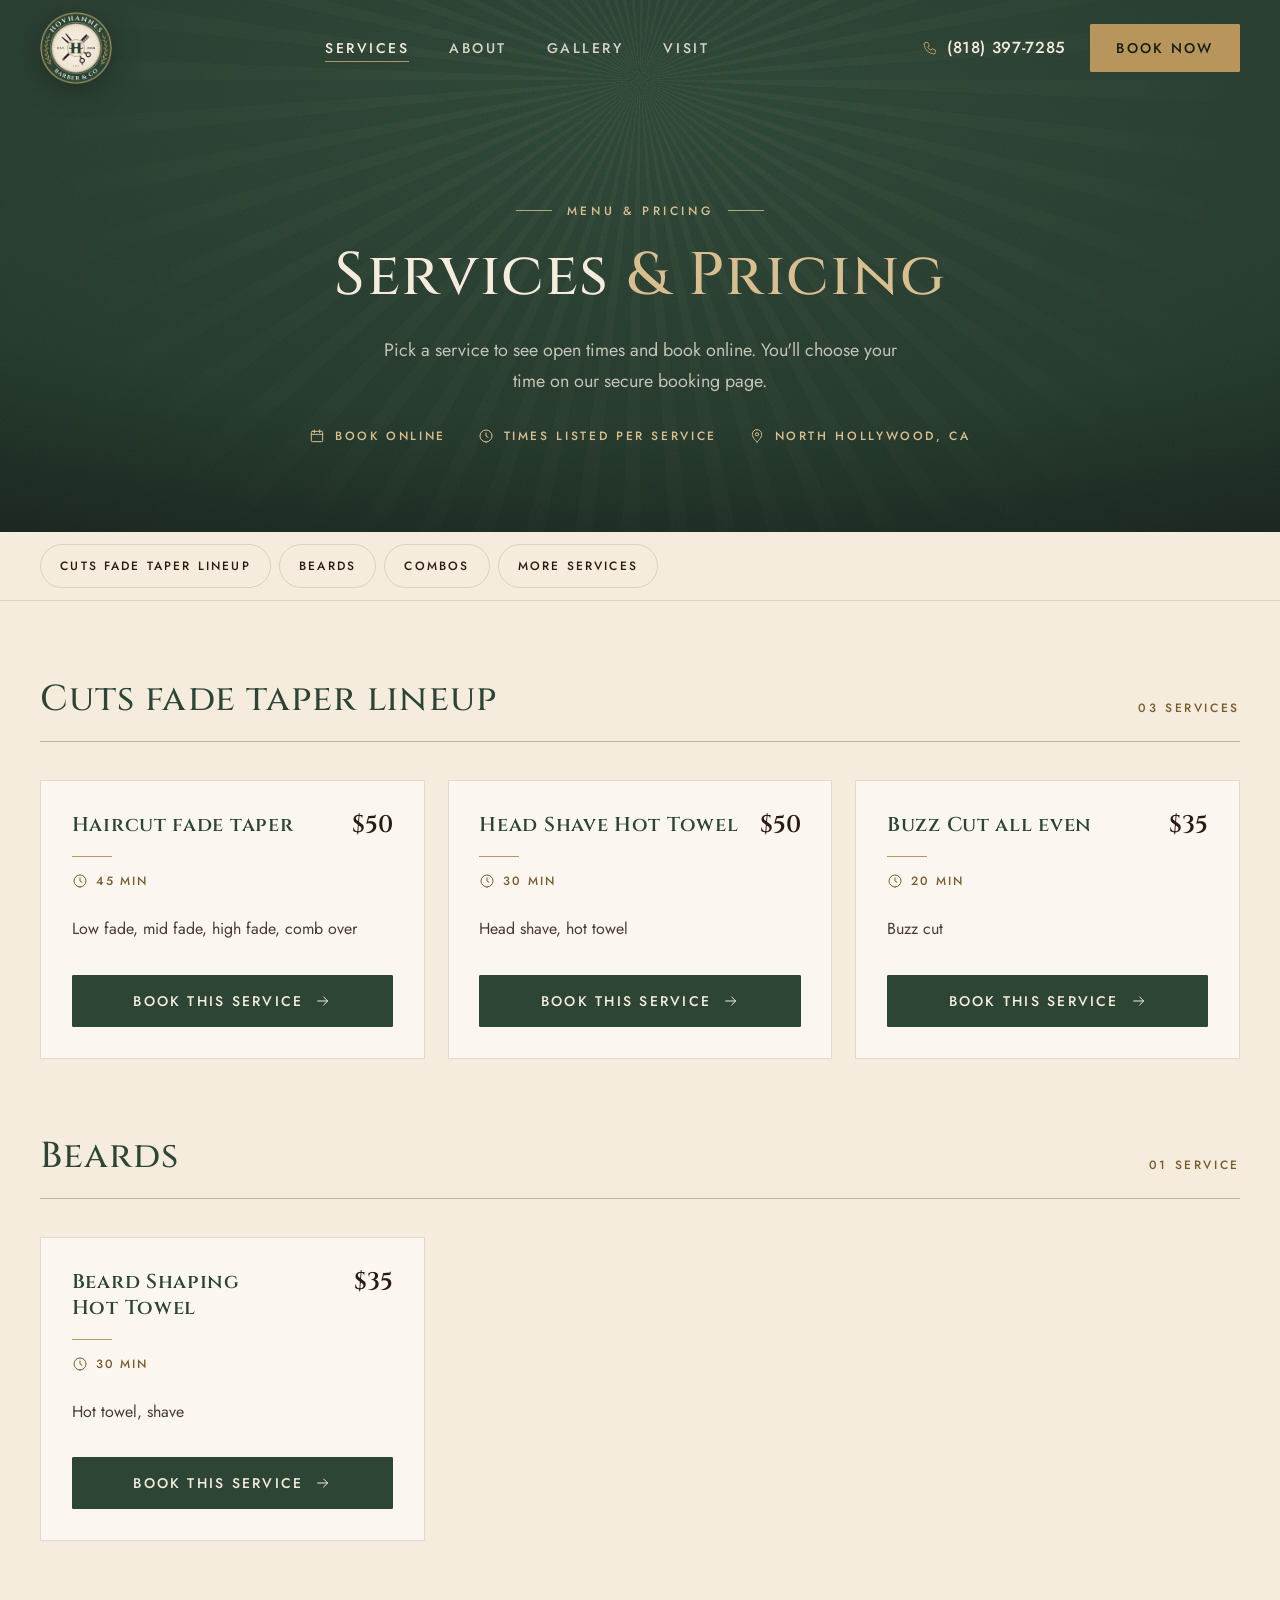
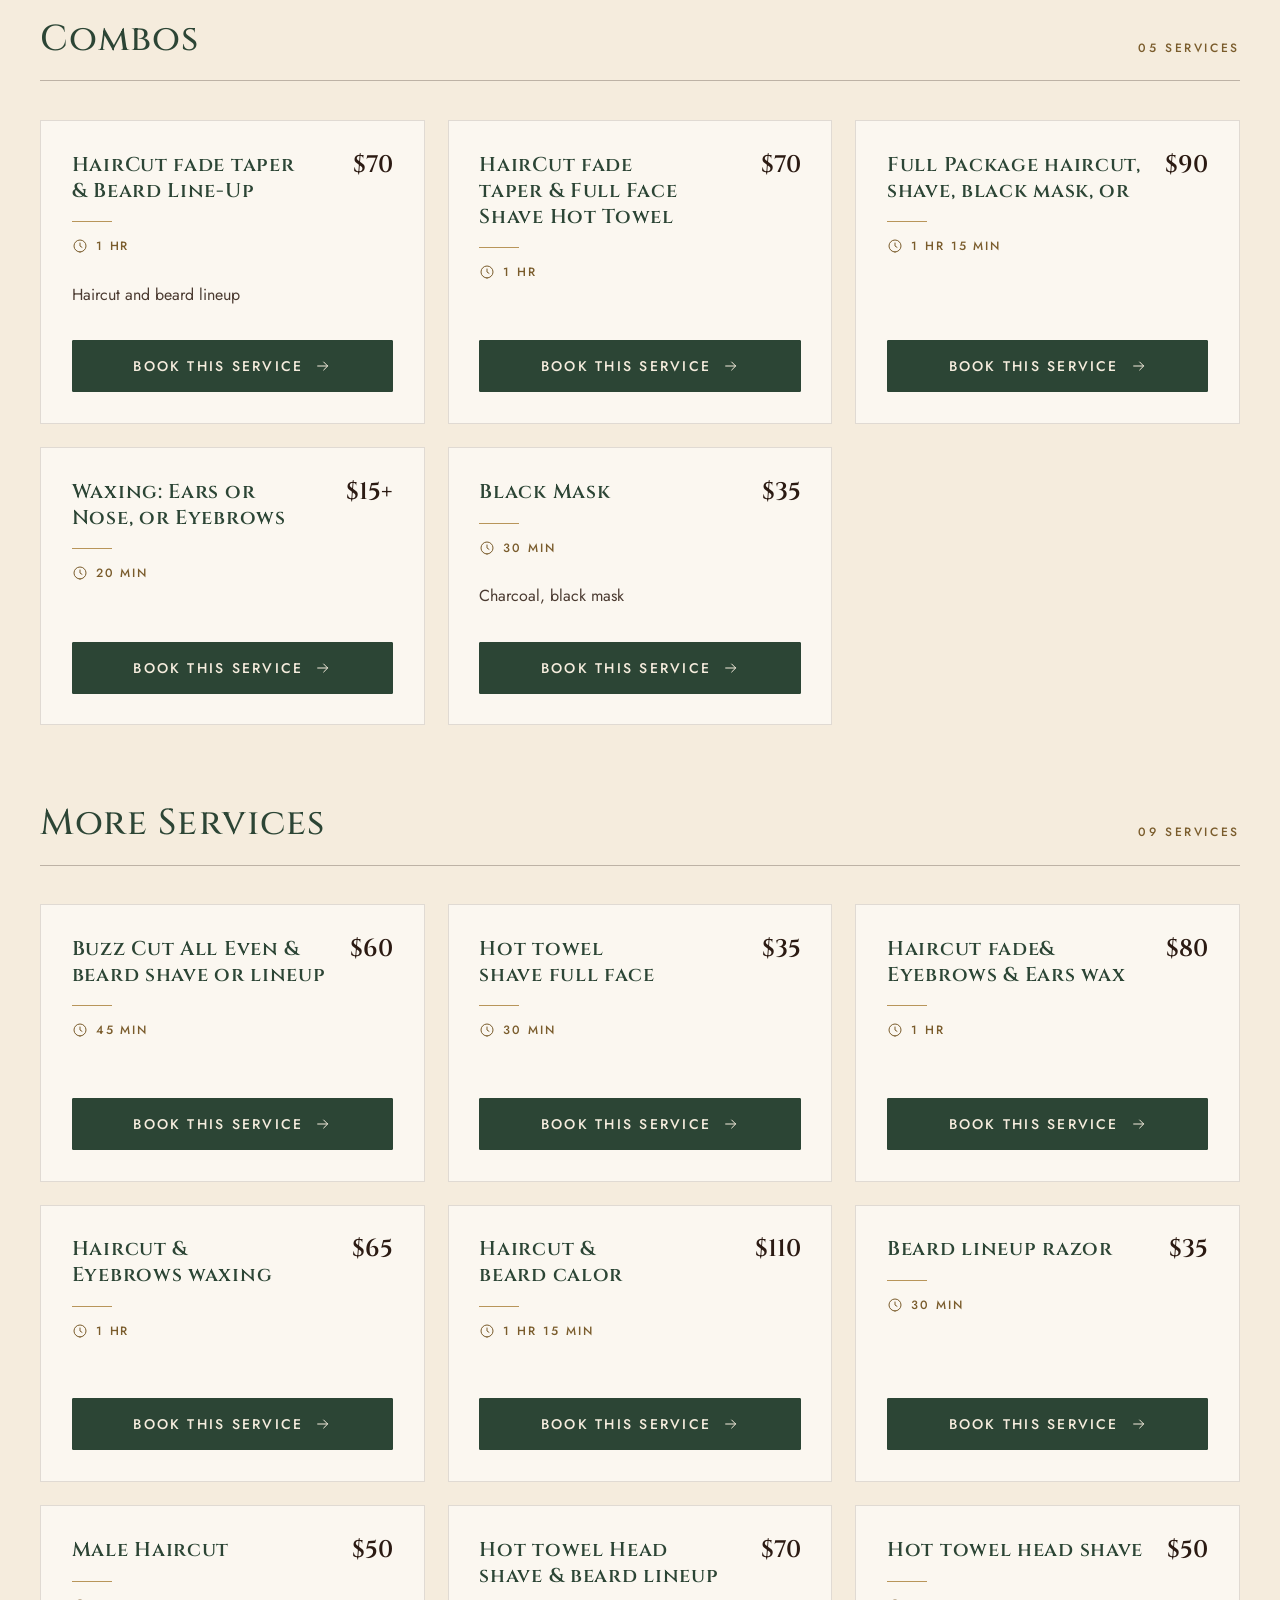
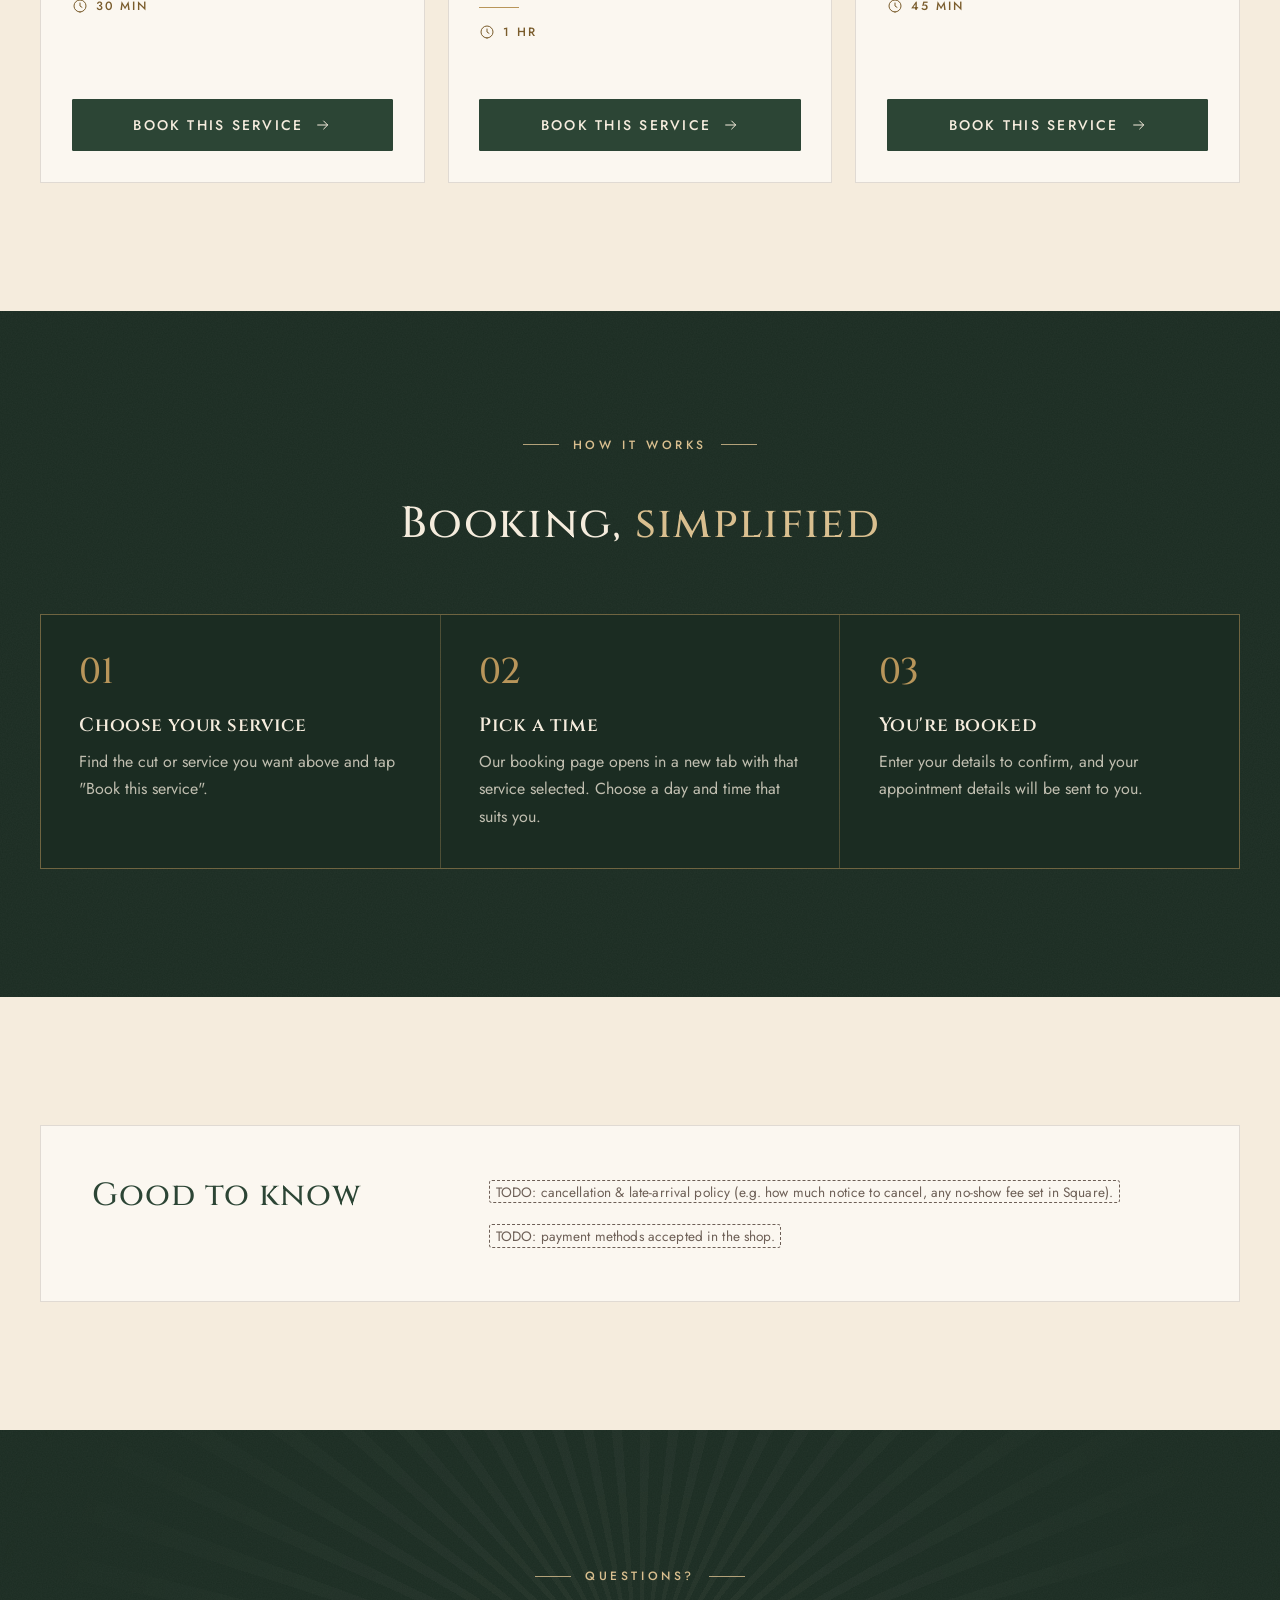
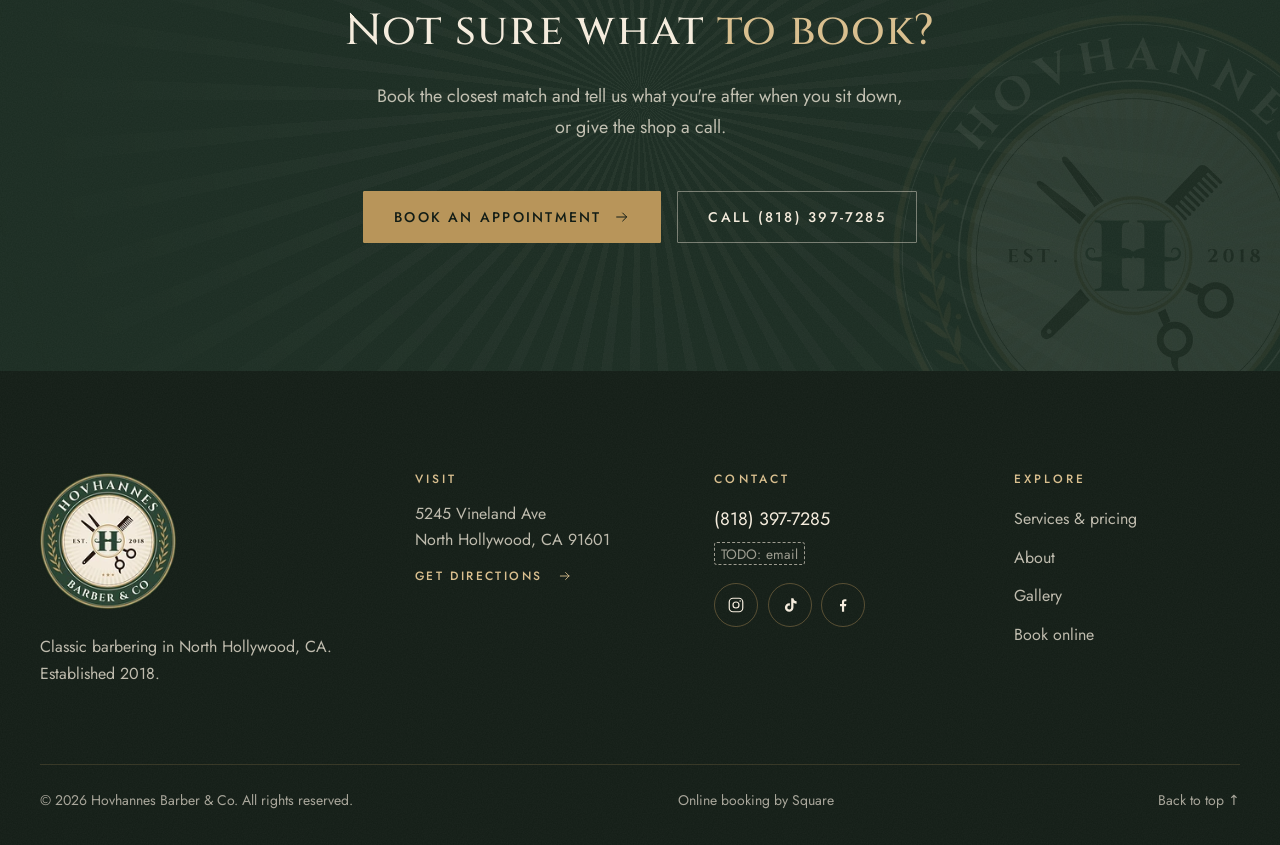
==== services.html @ ed113252 "Add Hovhannes Barber & Co website Static HTML/CSS/JS site: home page and services/pricing page. - Fu" ====
<!doctype html>
<html lang="en">
<head>
  <meta charset="utf-8">
  <meta name="viewport" content="width=device-width, initial-scale=1">
  <title>Services &amp; Pricing | Hovhannes Barber &amp; Co, North Hollywood, CA</title>
  <meta name="description" content="Prices and times for haircuts, skin fades, beard trims and shape-ups at Hovhannes Barber &amp; Co in North Hollywood, CA. Book your service online.">
  <meta name="theme-color" content="#2C4535">
  <!-- TODO: set the live domain, then uncomment: <link rel="canonical" href="https://TODO-domain.com/services.html"> -->

  <meta property="og:type" content="website">
  <meta property="og:site_name" content="Hovhannes Barber &amp; Co">
  <meta property="og:title" content="Services &amp; Pricing | Hovhannes Barber &amp; Co, North Hollywood, CA">
  <meta property="og:description" content="Prices and times for every service in North Hollywood, CA. Book online.">
  <!-- TODO: og:image and og:url must be absolute URLs on the live domain. -->
  <meta property="og:image" content="assets/img/og-image.jpg">
  <meta property="og:image:width" content="1200">
  <meta property="og:image:height" content="630">
  <meta name="twitter:card" content="summary_large_image">

  <link rel="icon" href="favicon.ico" sizes="any">
  <link rel="icon" type="image/png" sizes="32x32" href="assets/img/favicon-32.png">
  <link rel="apple-touch-icon" href="assets/img/apple-touch-icon.png">

  <link rel="preconnect" href="https://fonts.googleapis.com">
  <link rel="preconnect" href="https://fonts.gstatic.com" crossorigin>
  <link rel="stylesheet" href="https://fonts.googleapis.com/css2?family=Cinzel:wght@400..700&amp;family=Jost:wght@300..600&amp;display=swap">
  <link rel="stylesheet" href="assets/css/styles.css">
  <script>document.documentElement.classList.add("js");</script>
  <!-- DEV ONLY: Font Lab. Runs only on localhost/127.0.0.1. Remove this script, assets/js/font-lab.js and fonts.html before launch. -->
  <script>(function(){var h=location.hostname;if(h!=="localhost"&&h!=="127.0.0.1")return;try{var f=localStorage.getItem("hbc-font-lab");if(f)document.documentElement.setAttribute("data-font",f);}catch(e){}var s=document.createElement("script");s.src="assets/js/font-lab.js";document.head.appendChild(s);})();</script>
</head>
<body>
  <a class="skip-link" href="#main">Skip to content</a>

  <header class="site-header">
    <div class="container site-header__inner">
      <a class="brand" href="index.html" aria-label="Hovhannes Barber &amp; Co, home">
        <img class="brand__badge" src="assets/img/badge-160.webp" srcset="assets/img/badge-160.webp 160w, assets/img/badge-320.webp 320w" sizes="72px" width="72" height="72" alt="">
      </a>

      <nav class="nav" aria-label="Main">
        <a href="services.html" aria-current="page">Services</a>
        <a href="index.html#about">About</a>
        <a href="index.html#gallery">Gallery</a>
        <a href="index.html#visit">Visit</a>
      </nav>

      <div class="header-actions">
        <a class="header-phone tel-link" href="tel:+18183977285">
          <svg viewBox="0 0 24 24" fill="none" stroke="currentColor" stroke-width="1.5" stroke-linecap="round" stroke-linejoin="round" aria-hidden="true"><path d="M5 4h4l2 5-2.5 1.5a11 11 0 0 0 5 5L15 13l5 2v4a2 2 0 0 1-2 2A16 16 0 0 1 3 6a2 2 0 0 1 2-2"/></svg>
          (818) 397-7285
        </a>
        <a class="btn btn--gold" href="#menu" data-book>Book now</a>
        <button class="menu-toggle" type="button" aria-expanded="false" aria-controls="mobile-nav" aria-label="Open menu">
          <span></span><span></span>
        </button>
      </div>
    </div>
  </header>

  <div class="mobile-nav tex" id="mobile-nav">
    <nav aria-label="Mobile">
      <ul>
        <li><a href="index.html">Home</a></li>
        <li><a href="services.html" aria-current="page">Services</a></li>
        <li><a href="index.html#about">About</a></li>
        <li><a href="index.html#gallery">Gallery</a></li>
        <li><a href="index.html#visit">Visit</a></li>
      </ul>
    </nav>
    <div class="mobile-nav__foot">
      <a class="btn btn--gold btn--block" href="#menu" data-book>Book an appointment</a>
      <div class="mobile-nav__contact">
        <a class="tel-link" href="tel:+18183977285">(818) 397-7285</a>
        <span>5245 Vineland Ave, North Hollywood, CA 91601</span>
      </div>
    </div>
  </div>

  <main id="main">

    <!-- ============ PAGE HERO ============ -->
    <section class="page-hero rays tex on-dark" aria-labelledby="page-title">
      <div class="container">
        <p class="eyebrow eyebrow--center">Menu &amp; Pricing</p>
        <h1 class="h1" id="page-title">Services <em>&amp; Pricing</em></h1>
        <p class="lede">Pick a service to see open times and book online. You'll choose your time on our secure booking page.</p>
        <div class="page-hero__meta">
          <span>
            <svg viewBox="0 0 24 24" fill="none" stroke="currentColor" stroke-width="1.5" stroke-linecap="round" stroke-linejoin="round" aria-hidden="true"><rect x="3.5" y="5" width="17" height="15.5" rx="1.5"/><path d="M3.5 9.5h17M8 3v4M16 3v4"/></svg>
            Book online
          </span>
          <span>
            <svg viewBox="0 0 24 24" fill="none" stroke="currentColor" stroke-width="1.5" stroke-linecap="round" stroke-linejoin="round" aria-hidden="true"><path d="M12 21a9 9 0 1 0 0-18 9 9 0 0 0 0 18z"/><path d="M12 7.5V12l3 2"/></svg>
            Times listed per service
          </span>
          <span>
            <svg viewBox="0 0 24 24" fill="none" stroke="currentColor" stroke-width="1.5" stroke-linecap="round" stroke-linejoin="round" aria-hidden="true"><path d="M12 21s-7-6.2-7-11.5a7 7 0 0 1 14 0C19 14.8 12 21 12 21z"/><circle cx="12" cy="9.5" r="2.5"/></svg>
            North Hollywood, CA
          </span>
        </div>
      </div>
    </section>

    <!-- Category jump links (filled in from the service data) -->
    <nav class="cat-nav" aria-label="Service categories" hidden>
      <div class="container">
        <ul class="cat-nav__list" id="cat-nav-list"></ul>
      </div>
    </nav>

    <!-- ============ FULL MENU (rendered from data/services.json) ============ -->
    <div class="theme-cream">
      <div class="container menu" id="menu" aria-busy="true" tabindex="-1">
        <div class="menu-cat">
          <div class="cards">
            <div class="skeleton"></div><div class="skeleton"></div><div class="skeleton"></div>
          </div>
        </div>
      </div>
    </div>

    <!-- ============ HOW BOOKING WORKS ============ -->
    <section class="section theme-deep tex" id="how-booking-works" aria-labelledby="how-title">
      <div class="container">
        <div class="section-head section-head--center">
          <p class="eyebrow eyebrow--center" data-reveal>How it works</p>
          <h2 class="h2" id="how-title" data-reveal>Booking, <em>simplified</em></h2>
        </div>
        <ol class="steps">
          <li class="step" data-reveal>
            <span class="step__num" aria-hidden="true">01</span>
            <h3>Choose your service</h3>
            <p>Find the cut or service you want above and tap "Book this service".</p>
          </li>
          <li class="step" data-reveal style="--d:.04s">
            <span class="step__num" aria-hidden="true">02</span>
            <h3>Pick a time</h3>
            <p>Our booking page opens in a new tab with that service selected. Choose a day and time that suits you.</p>
          </li>
          <li class="step" data-reveal style="--d:.08s">
            <span class="step__num" aria-hidden="true">03</span>
            <h3>You're booked</h3>
            <p>Enter your details to confirm, and your appointment details will be sent to you.</p>
          </li>
        </ol>
      </div>
    </section>

    <!-- ============ POLICY ============ -->
    <section class="section theme-cream" aria-labelledby="policy-title">
      <div class="container">
        <div class="policy" data-reveal>
          <h2 id="policy-title">Good to know</h2>
          <div class="muted">
            <p><span class="todo">TODO: cancellation &amp; late-arrival policy (e.g. how much notice to cancel, any no-show fee set in Square).</span></p>
            <p><span class="todo">TODO: payment methods accepted in the shop.</span></p>
          </div>
        </div>
      </div>
    </section>

    <!-- ============ CTA ============ -->
    <section class="section theme-deep rays tex cta" aria-labelledby="cta-title">
      <img class="cta__badge" src="assets/img/badge-480.webp" srcset="assets/img/badge-480.webp 480w, assets/img/badge-800.webp 800w" sizes="(min-width: 768px) 520px, 240px" width="520" height="520" alt="" loading="lazy">
      <div class="container">
        <p class="eyebrow eyebrow--center" data-reveal>Questions?</p>
        <h2 class="h2" id="cta-title" data-reveal>Not sure what <em>to book?</em></h2>
        <p class="lede" data-reveal>Book the closest match and tell us what you're after when you sit down, or give the shop a call.</p>
        <div class="cta__actions" data-reveal>
          <a class="btn btn--gold" href="#menu" data-book>
            Book an appointment
            <svg viewBox="0 0 24 24" fill="none" stroke="currentColor" stroke-width="1.5" stroke-linecap="round" stroke-linejoin="round" aria-hidden="true"><path d="M4 12h15M13 6l6 6-6 6"/></svg>
          </a>
          <a class="btn btn--ghost" href="tel:+18183977285">Call (818) 397-7285</a>
        </div>
      </div>
    </section>

  </main>

  <footer class="site-footer tex">
    <div class="container">
      <div class="footer-grid">
        <div class="footer-brand">
          <img src="assets/img/badge-320.webp" srcset="assets/img/badge-160.webp 160w, assets/img/badge-320.webp 320w" sizes="136px" width="136" height="136" alt="Hovhannes Barber &amp; Co, established 2018" loading="lazy">
          <p>Classic barbering in North Hollywood, CA. Established 2018.</p>
        </div>
        <div class="footer-col">
          <h2>Visit</h2>
          <address>5245 Vineland Ave<br>North Hollywood, CA 91601</address>
          <a class="footer-dir" href="https://www.google.com/maps/search/?api=1&amp;query=5245+Vineland+Ave%2C+North+Hollywood%2C+CA+91601" target="_blank" rel="noopener">
            Get directions<span class="sr-only"> (opens Google Maps in a new tab)</span>
            <svg viewBox="0 0 24 24" fill="none" stroke="currentColor" stroke-width="1.5" stroke-linecap="round" stroke-linejoin="round" aria-hidden="true"><path d="M4 12h15M13 6l6 6-6 6"/></svg>
          </a>
        </div>
        <div class="footer-col">
          <h2>Contact</h2>
          <ul>
            <li><a class="tel-link" href="tel:+18183977285">(818) 397-7285</a></li>
            <li><span class="todo">TODO: email</span></li>
          </ul>
          <!-- TODO: social profile URLs (remove any he doesn't use) -->
          <div class="socials">
            <a href="#" aria-label="Instagram" rel="noopener"><svg viewBox="0 0 24 24" fill="none" stroke="currentColor" stroke-width="1.6" aria-hidden="true"><rect x="3" y="3" width="18" height="18" rx="5"/><circle cx="12" cy="12" r="4"/><circle cx="17.5" cy="6.5" r="1" fill="currentColor" stroke="none"/></svg></a>
            <a href="#" aria-label="TikTok" rel="noopener"><svg viewBox="0 0 24 24" fill="currentColor" aria-hidden="true"><path d="M16.6 3c.4 2.3 1.9 3.9 4.2 4.1v3.1c-1.6 0-3-.5-4.2-1.3v6.4a5.7 5.7 0 1 1-5.7-5.7c.3 0 .6 0 .9.1v3.2a2.6 2.6 0 1 0 1.8 2.5V3h3z"/></svg></a>
            <a href="#" aria-label="Facebook" rel="noopener"><svg viewBox="0 0 24 24" fill="currentColor" aria-hidden="true"><path d="M13.5 21v-7.5H16l.4-3h-2.9V8.6c0-.9.3-1.5 1.5-1.5h1.5V4.4c-.3 0-1.2-.1-2.2-.1-2.2 0-3.7 1.3-3.7 3.8v2.4H8v3h2.6V21h2.9z"/></svg></a>
          </div>
        </div>
        <div class="footer-col">
          <h2>Explore</h2>
          <ul>
            <li><a href="services.html">Services &amp; pricing</a></li>
            <li><a href="index.html#about">About</a></li>
            <li><a href="index.html#gallery">Gallery</a></li>
            <li><a href="#menu" data-book>Book online</a></li>
          </ul>
        </div>
      </div>
      <div class="footer-bottom">
        <span>© <span data-year>2026</span> Hovhannes Barber &amp; Co. All rights reserved.</span>
        <span>Online booking by Square</span>
        <a href="#main">Back to top ↑</a>
      </div>
    </div>
  </footer>

  <script src="assets/js/config.js"></script>
  <script src="assets/js/main.js"></script>
  <script src="assets/js/services.js"></script>
</body>
</html>
---- assets/css/styles.css ----
/* ==========================================================================
   Hovhannes Barber & Co
   Palette sampled from the logo:
     forest green #2C4535 · gold #B8955A · cream #F5ECDD · brown #2B1A12
   Contrast rules: gold (#B8955A) is for large type, rules and ornaments only.
   Small text: brown on cream, cream on green, --gold-200 on green,
   --gold-ink on cream. All text pairs used here are >= 4.5:1.
   ========================================================================== */

:root {
  /* ---- Color tokens ---- */
  --green-950: #131d16;
  --green-900: #1b2c22;
  --green-800: #23382b;
  --green: #2c4535;
  --green-600: #3b5a47;

  --gold: #b8955a;
  --gold-200: #d9bf8f;     /* gold for small text on green (5.9:1) */
  --gold-ink: #7a5c2c;     /* gold for small text on cream (5.3:1) */

  --cream-50: #fbf7f0;
  --cream: #f5ecdd;
  --cream-200: #eee3d0;

  --brown: #2b1a12;
  --brown-700: #4a3a30;

  --on-green: #f5ecdd;
  --on-green-muted: rgba(245, 236, 221, 0.76);
  --line-gold: rgba(184, 149, 90, 0.3);
  --line-dark: rgba(43, 26, 18, 0.13);

  /* ---- Type tokens (swap fonts here) ---- */
  --font-display: "Cinzel", "Trajan Pro", "Times New Roman", serif;
  --font-sans: "Jost", "Futura", "Century Gothic", "Avenir Next", system-ui, sans-serif;

  /* Display tuning knobs (defaults = Cinzel). The dev Font Lab overrides these per pairing. */
  --display-weight: 500;           /* section headings, hero title */
  --display-weight-strong: 600;    /* card names, pillar/step titles */
  --display-case: none;            /* none | uppercase */
  --display-tracking: 0.03em;
  --display-tracking-wide: 0.07em; /* hero title, statement band */
  --display-leading: 1.18;
  --display-scale: 1;              /* multiplies heading sizes */
  --display-stretch: normal;       /* for width-axis fonts */
  --name-case: none;               /* service names, small display text */
  --name-tracking: 0.035em;
  --name-scale: 1;
  --price-weight: 600;

  --fs-12: 0.75rem;
  --fs-14: 0.875rem;
  --fs-16: 1rem;
  --fs-18: 1.125rem;
  --fs-20: 1.25rem;
  --fs-24: 1.5rem;
  --fs-h3: clamp(1.2rem, 1.5vw, 1.375rem);
  --fs-h2: clamp(1.75rem, 3.4vw, 2.75rem);
  --fs-h1: clamp(2.1rem, 5vw, 3.75rem);

  /* ---- Spacing (8px rhythm) ---- */
  --sp-1: 0.5rem;
  --sp-2: 1rem;
  --sp-3: 1.5rem;
  --sp-4: 2rem;
  --sp-6: 3rem;
  --sp-8: 4rem;
  --gutter: clamp(1rem, 4vw, 2.5rem);
  --max: 1200px;
  --section-y: clamp(4.5rem, 10vw, 8rem);

  /* ---- Layout / motion / layers ---- */
  --header-h: 84px;
  --logo: 60px;
  --dur-fast: 0.2s;
  --dur-base: 0.3s;
  --dur-reveal: 0.9s;
  --ease: cubic-bezier(0.2, 0.7, 0.2, 1);
  --z-sticky: 20;
  --z-overlay: 40;
  --z-header: 50;

  --grain: url("data:image/svg+xml,%3Csvg xmlns='http://www.w3.org/2000/svg' width='180' height='180'%3E%3Cfilter id='n'%3E%3CfeTurbulence type='fractalNoise' baseFrequency='.8' numOctaves='3' stitchTiles='stitch'/%3E%3CfeColorMatrix values='0 0 0 0 1 0 0 0 0 1 0 0 0 0 1 0 0 0 .55 0'/%3E%3C/filter%3E%3Crect width='100%25' height='100%25' filter='url(%23n)'/%3E%3C/svg%3E");
}

@media (min-width: 1024px) {
  :root { --header-h: 96px; --logo: 72px; }
}

/* ---------- Base ---------- */

*, *::before, *::after { box-sizing: border-box; }

html {
  -webkit-text-size-adjust: 100%;
  scroll-behavior: smooth;
  scroll-padding-top: calc(var(--header-h) + 1rem);
}

body {
  margin: 0;
  background: var(--cream);
  color: var(--brown);
  font-family: var(--font-sans);
  font-size: var(--fs-16);
  font-weight: 400;
  line-height: 1.7;
  -webkit-font-smoothing: antialiased;
  -moz-osx-font-smoothing: grayscale;
  text-rendering: optimizeLegibility;
  overflow-x: clip;
}

img, svg, iframe { display: block; max-width: 100%; }
a { color: inherit; }
a, button, [role="button"] { cursor: pointer; touch-action: manipulation; }
p { margin: 0 0 1.1em; text-wrap: pretty; }
p:last-child { margin-bottom: 0; }
h1, h2, h3, h4 {
  margin: 0;
  font-family: var(--font-display);
  font-weight: var(--display-weight);
  font-stretch: var(--display-stretch);
  line-height: var(--display-leading);
  letter-spacing: var(--display-tracking);
  text-transform: var(--display-case);
  text-wrap: balance;
}
ul, ol { margin: 0; padding: 0; list-style: none; }
address { font-style: normal; }
button { font: inherit; }

::selection { background: var(--gold); color: var(--green-950); }

:focus-visible {
  outline: 2px solid var(--gold);
  outline-offset: 3px;
}

.sr-only {
  position: absolute !important;
  width: 1px; height: 1px;
  padding: 0; margin: -1px;
  overflow: hidden; clip: rect(0, 0, 0, 0);
  white-space: nowrap; border: 0;
}

.skip-link {
  position: absolute;
  left: 1rem; top: -100px;
  z-index: 100;
  padding: 0.75rem 1.25rem;
  background: var(--gold);
  color: var(--green-950);
  font-weight: 600;
  text-decoration: none;
}
.skip-link:focus { top: 1rem; }

.container {
  width: min(100% - 2 * var(--gutter), var(--max));
  margin-inline: auto;
}

.section { padding-block: var(--section-y); position: relative; }

/* Themes */
.theme-green { background: var(--green); color: var(--on-green); }
.theme-deep { background: var(--green-900); color: var(--on-green); }
.theme-cream { background: var(--cream); color: var(--brown); }
.theme-paper { background: var(--cream-200); color: var(--brown); }

/* Texture: film grain on dark surfaces */
.tex { position: relative; isolation: isolate; }
.tex::after {
  content: "";
  position: absolute;
  inset: 0;
  z-index: -1;
  background-image: var(--grain);
  opacity: 0.07;
  pointer-events: none;
}

/* Sunburst rays, borrowed from the badge */
.rays { overflow: hidden; }
.rays::before {
  content: "";
  position: absolute;
  z-index: -1;
  left: 50%; top: var(--rays-y, 50%);
  width: max(180vmax, 1600px);
  aspect-ratio: 1;
  translate: -50% -50%;
  background: repeating-conic-gradient(from 0deg, rgba(245, 236, 221, 0.045) 0deg 2.2deg, transparent 2.2deg 6deg);
  -webkit-mask-image: radial-gradient(circle at 50% 50%, #000 0%, rgba(0, 0, 0, 0.55) 18%, transparent 42%);
  mask-image: radial-gradient(circle at 50% 50%, #000 0%, rgba(0, 0, 0, 0.55) 18%, transparent 42%);
  pointer-events: none;
}

/* ---------- Typography ---------- */

.eyebrow {
  display: inline-flex;
  align-items: center;
  gap: 0.9rem;
  margin: 0 0 var(--sp-3);
  font: 500 var(--fs-12)/1 var(--font-sans);
  letter-spacing: 0.3em;
  text-transform: uppercase;
  color: var(--gold-ink);
}
.eyebrow::before {
  content: "";
  width: 2.25rem;
  height: 1px;
  background: currentColor;
  opacity: 0.8;
}
.eyebrow--center { justify-content: center; }
.eyebrow--center::after {
  content: "";
  width: 2.25rem;
  height: 1px;
  background: currentColor;
  opacity: 0.8;
}
.theme-green .eyebrow, .theme-deep .eyebrow, .on-dark .eyebrow { color: var(--gold-200); }

.h1 { font-size: calc(var(--fs-h1) * var(--display-scale)); }
.h2 { font-size: calc(var(--fs-h2) * var(--display-scale)); }
.h3 { font-size: calc(var(--fs-h3) * var(--display-scale)); }

/* Accent words: color only, no decorative italics */
.h1 em, .h2 em, .h3 em, .accent {
  font-style: normal;
  color: var(--gold-ink);
}
.theme-green em, .theme-deep em, .on-dark em, .on-dark .accent { color: var(--gold-200); }

.lede {
  text-wrap: pretty;
  font-size: var(--fs-18);
  font-weight: 400;
  line-height: 1.7;
  color: var(--brown-700);
  max-width: 34rem;
}
.theme-green .lede, .theme-deep .lede, .on-dark .lede { color: var(--on-green-muted); }

.muted { color: var(--brown-700); }
.theme-green .muted, .theme-deep .muted { color: var(--on-green-muted); }

/* Visible placeholder for content we still need from the client */
.todo {
  display: inline;
  padding: 0.05em 0.4em;
  border: 1px dashed currentColor;
  border-radius: 3px;
  font-family: var(--font-sans);
  font-size: 0.85em;
  font-style: normal;
  letter-spacing: 0.01em;
  opacity: 0.8;
}

/* ---------- Buttons & links ---------- */

.btn {
  --btn-bg: transparent;
  --btn-fg: currentColor;
  --btn-bd: currentColor;
  display: inline-flex;
  align-items: center;
  justify-content: center;
  gap: 0.75rem;
  min-height: 52px;
  padding: 0 1.9rem;
  border: 1px solid var(--btn-bd);
  border-radius: 1px;
  background: var(--btn-bg);
  color: var(--btn-fg);
  font: 500 var(--fs-14)/1 var(--font-sans);
  letter-spacing: 0.16em;
  text-transform: uppercase;
  text-decoration: none;
  white-space: nowrap;
  transition: background-color var(--dur-fast) var(--ease), color var(--dur-fast) var(--ease), border-color var(--dur-fast) var(--ease), box-shadow var(--dur-base) var(--ease);
}
.btn svg { width: 16px; height: 16px; flex: none; transition: transform var(--dur-base) var(--ease); }
.btn:hover svg { transform: translateX(3px); }

.btn--gold { --btn-bg: var(--gold); --btn-fg: var(--green-950); --btn-bd: var(--gold); }
.btn--gold:hover { --btn-bg: var(--gold-200); --btn-bd: var(--gold-200); box-shadow: 0 12px 30px -14px rgba(184, 149, 90, 0.7); }

.btn--ghost { --btn-fg: var(--cream); --btn-bd: rgba(245, 236, 221, 0.42); }
.btn--ghost:hover { --btn-bg: var(--cream); --btn-fg: var(--green-900); --btn-bd: var(--cream); }

.btn--green { --btn-bg: var(--green); --btn-fg: var(--cream); --btn-bd: var(--green); }
.btn--green:hover { --btn-bg: var(--green-900); --btn-bd: var(--green-900); box-shadow: 0 12px 28px -16px rgba(19, 29, 22, 0.8); }

.btn--outline { --btn-fg: var(--green); --btn-bd: rgba(44, 69, 53, 0.5); }
.btn--outline:hover { --btn-bg: var(--green); --btn-fg: var(--cream); --btn-bd: var(--green); }

.btn--sm { min-height: 44px; padding: 0 1.2rem; font-size: var(--fs-12); letter-spacing: 0.16em; }
.btn--block { width: 100%; }

.btn[aria-disabled="true"] { cursor: not-allowed; opacity: 0.55; }

.link-arrow {
  display: inline-flex;
  align-items: center;
  gap: 0.6rem;
  min-height: 44px;
  font: 500 var(--fs-14)/1 var(--font-sans);
  letter-spacing: 0.16em;
  text-transform: uppercase;
  text-decoration: none;
  color: var(--gold-ink);
  border-bottom: 1px solid currentColor;
}
.link-arrow svg { width: 15px; height: 15px; transition: transform var(--dur-base) var(--ease); }
.link-arrow:hover svg { transform: translateX(4px); }
.theme-green .link-arrow, .theme-deep .link-arrow, .on-dark .link-arrow { color: var(--gold-200); }

.tel-link { text-decoration: none; white-space: nowrap; }
.tel-link:hover { text-decoration: underline; text-underline-offset: 4px; }

/* ---------- Header ---------- */

.site-header {
  position: fixed;
  inset: 0 0 auto;
  z-index: var(--z-header);
  height: var(--header-h);
  color: var(--cream);
  border-bottom: 1px solid transparent;
  transition: background-color var(--dur-base) var(--ease), border-color var(--dur-base) var(--ease), box-shadow var(--dur-base) var(--ease);
}
.site-header.is-scrolled {
  background: var(--green-900);
  border-color: rgba(184, 149, 90, 0.22);
  box-shadow: 0 10px 30px -18px rgba(0, 0, 0, 0.6);
}
.nav-open .site-header { background: transparent; border-color: transparent; box-shadow: none; }

.site-header__inner {
  height: 100%;
  display: flex;
  align-items: center;
  justify-content: space-between;
  gap: var(--sp-2);
}

.brand {
  display: inline-flex;
  align-items: center;
  flex: none;
  border-radius: 50%;
}
.brand__badge {
  width: var(--logo);
  height: var(--logo);
  filter: drop-shadow(0 6px 14px rgba(0, 0, 0, 0.28));
  transform-origin: left center;
  transition: transform var(--dur-base) var(--ease);
}
.site-header.is-scrolled .brand__badge { transform: scale(0.84); }

.nav { display: none; }
.nav a {
  position: relative;
  display: inline-flex;
  align-items: center;
  min-height: 44px;
  font: 500 var(--fs-14)/1 var(--font-sans);
  letter-spacing: 0.18em;
  text-transform: uppercase;
  text-decoration: none;
  color: rgba(245, 236, 221, 0.85);
  transition: color var(--dur-fast) var(--ease);
}
.nav a::after {
  content: "";
  position: absolute;
  left: 0; right: 0; bottom: 8px;
  height: 1px;
  background: var(--gold);
  transform: scaleX(0);
  transform-origin: right;
  transition: transform var(--dur-base) var(--ease);
}
.nav a:hover, .nav a[aria-current="page"] { color: var(--cream); }
.nav a:hover::after, .nav a[aria-current="page"]::after { transform: scaleX(1); transform-origin: left; }

@media (min-width: 1024px) {
  .nav { display: flex; align-items: center; gap: 2.5rem; }
}

.header-actions { display: flex; align-items: center; gap: 0.75rem; flex: none; }
.header-actions .btn { min-height: 44px; padding: 0 1.1rem; font-size: var(--fs-12); }
@media (min-width: 1024px) {
  .header-actions { gap: 1.5rem; }
  .header-actions .btn { min-height: 48px; padding: 0 1.6rem; font-size: var(--fs-14); }
}

.header-phone { display: none; }
@media (min-width: 1200px) {
  .header-phone {
    display: inline-flex;
    align-items: center;
    gap: 0.55rem;
    min-height: 44px;
    font: 500 var(--fs-16)/1 var(--font-sans);
    letter-spacing: 0.04em;
    color: var(--cream);
  }
  .header-phone svg { width: 16px; height: 16px; color: var(--gold); }
}

.menu-toggle {
  position: relative;
  width: 44px;
  height: 44px;
  border: 1px solid rgba(245, 236, 221, 0.32);
  border-radius: 1px;
  background: transparent;
  color: inherit;
}
.menu-toggle span {
  position: absolute;
  left: 12px; right: 12px;
  height: 1px;
  background: currentColor;
  transition: transform var(--dur-base) var(--ease), top var(--dur-base) var(--ease);
}
.menu-toggle span:nth-child(1) { top: 17px; }
.menu-toggle span:nth-child(2) { top: 26px; }
.nav-open .menu-toggle span:nth-child(1) { top: 21.5px; transform: rotate(45deg); }
.nav-open .menu-toggle span:nth-child(2) { top: 21.5px; transform: rotate(-45deg); }
@media (min-width: 1024px) { .menu-toggle { display: none; } }

.mobile-nav {
  position: fixed;
  inset: 0;
  z-index: var(--z-overlay);
  display: flex;
  flex-direction: column;
  justify-content: space-between;
  gap: var(--sp-4);
  padding: calc(var(--header-h) + var(--sp-4)) var(--gutter) var(--sp-4);
  background: radial-gradient(ellipse 120% 70% at 50% 25%, var(--green) 0%, var(--green-900) 60%, var(--green-950) 100%);
  color: var(--cream);
  opacity: 0;
  visibility: hidden;
  transition: opacity var(--dur-base) var(--ease), visibility 0s linear var(--dur-base);
  overflow-y: auto;
}
.nav-open .mobile-nav { opacity: 1; visibility: visible; transition: opacity var(--dur-base) var(--ease), visibility 0s; }
.nav-open body { overflow: hidden; }
.mobile-nav ul { display: grid; gap: 0.25rem; }
.mobile-nav ul a {
  display: inline-flex;
  align-items: center;
  min-height: 56px;
  font-family: var(--font-display);
  font-size: calc(clamp(1.6rem, 7vw, 2.1rem) * var(--display-scale));
  font-weight: var(--display-weight);
  font-stretch: var(--display-stretch);
  letter-spacing: var(--display-tracking);
  text-transform: var(--display-case);
  text-decoration: none;
}
.mobile-nav ul a:hover { color: var(--gold-200); }
.mobile-nav__foot { display: grid; gap: var(--sp-2); }
.mobile-nav__contact { display: grid; gap: 0.35rem; color: var(--on-green-muted); font-size: var(--fs-16); }
.mobile-nav__contact a { color: var(--cream); font-size: var(--fs-18); }
@media (min-width: 1024px) { .mobile-nav { display: none; } }

/* ---------- Hero (home) ---------- */

.hero {
  position: relative;
  isolation: isolate;
  overflow: hidden;
  display: grid;
  place-items: center;
  min-height: max(700px, 100svh);
  padding: calc(var(--header-h) + var(--sp-3)) 0 7rem;
  text-align: center;
  color: var(--cream);
  background:
    radial-gradient(ellipse 60% 55% at 50% 34%, rgba(78, 115, 91, 0.55) 0%, rgba(78, 115, 91, 0) 70%),
    radial-gradient(ellipse 120% 90% at 50% 36%, var(--green) 0%, var(--green-800) 55%, var(--green-950) 100%);
  --rays-y: 34%;
}
@media (min-width: 768px) { .hero { --rays-y: 38%; } }

.hero__content { position: relative; display: flex; flex-direction: column; align-items: center; }

.hero__badge {
  width: clamp(240px, 29vw, 400px);
  height: auto;
  aspect-ratio: 1;
  filter: drop-shadow(0 28px 50px rgba(0, 0, 0, 0.42));
}

.hero__title {
  margin-top: clamp(var(--sp-4), 4vw, 2.75rem);
  max-width: 22ch;
  font-size: calc(clamp(1.5rem, 3vw, 2.35rem) * var(--display-scale));
  letter-spacing: var(--display-tracking-wide);
  line-height: calc(var(--display-leading) + 0.05);
}
@media (min-width: 1024px) { .hero__title { max-width: none; } }

.hero__sub {
  text-wrap: balance;
  margin: var(--sp-2) auto 0;
  max-width: 32rem;
  padding-inline: var(--sp-1);
  font-size: var(--fs-18);
  font-weight: 300;
  line-height: 1.6;
  color: var(--on-green-muted);
}

.hero__actions {
  display: flex;
  flex-wrap: wrap;
  justify-content: center;
  gap: var(--sp-2);
  margin-top: clamp(var(--sp-4), 3vw, 2.5rem);
}

.hero__foot {
  position: absolute;
  left: 0; right: 0; bottom: var(--sp-4);
  display: flex;
  align-items: flex-end;
  justify-content: space-between;
  font: 500 var(--fs-12)/1 var(--font-sans);
  letter-spacing: 0.3em;
  text-transform: uppercase;
  color: rgba(245, 236, 221, 0.66);
}
.hero__foot > span:not(.scroll-cue) { flex: 1; }
.hero__foot > span:first-child { text-align: left; }
.hero__foot > span:last-child { text-align: right; }
@media (max-width: 767px) {
  .hero__foot > span:not(.scroll-cue) { display: none; }
  .hero__foot { justify-content: center; }
}

.scroll-cue {
  position: relative;
  display: block;
  flex: none;
  width: 1px;
  height: 56px;
  margin-inline: auto;
  overflow: hidden;
  background: rgba(245, 236, 221, 0.18);
}
.scroll-cue::after {
  content: "";
  position: absolute;
  left: 0; top: -40%;
  width: 1px; height: 40%;
  background: var(--gold);
}
@media (prefers-reduced-motion: no-preference) {
  .scroll-cue::after { animation: cue 2.4s var(--ease) infinite; }
}
@keyframes cue { to { top: 100%; } }

/* ---------- Page hero (inner pages) ---------- */

.page-hero {
  position: relative;
  isolation: isolate;
  overflow: hidden;
  padding: calc(var(--header-h) + clamp(3.5rem, 8vw, 6rem)) 0 clamp(3.5rem, 7vw, 5.5rem);
  text-align: center;
  color: var(--cream);
  background: radial-gradient(ellipse 120% 100% at 50% 20%, var(--green) 0%, var(--green-800) 60%, var(--green-950) 100%);
  --rays-y: 15%;
}
.page-hero .lede { margin: var(--sp-3) auto 0; }
.page-hero__meta {
  display: flex;
  flex-wrap: wrap;
  justify-content: center;
  gap: 0.75rem 2rem;
  margin-top: var(--sp-4);
  font: 500 var(--fs-12)/1.3 var(--font-sans);
  letter-spacing: 0.22em;
  text-transform: uppercase;
  color: var(--gold-200);
}
.page-hero__meta span { display: inline-flex; align-items: center; gap: 0.6rem; }
.page-hero__meta svg { width: 16px; height: 16px; }

/* ---------- Image slots (placeholders until real photos arrive) ---------- */

.slot {
  position: relative;
  isolation: isolate;
  overflow: hidden;
  container-type: inline-size;
  background: radial-gradient(ellipse 90% 80% at 50% 42%, #3a5745 0%, #263c2f 52%, #142019 100%);
}
.slot::before {
  content: "";
  position: absolute;
  inset: 0;
  z-index: -1;
  background: repeating-conic-gradient(from 0deg at 50% 45%, rgba(245, 236, 221, 0.035) 0deg 2.4deg, transparent 2.4deg 6deg);
  -webkit-mask-image: radial-gradient(circle at 50% 45%, #000 0%, transparent 70%);
  mask-image: radial-gradient(circle at 50% 45%, #000 0%, transparent 70%);
}
.slot::after {
  content: "";
  position: absolute;
  inset: 0;
  z-index: -1;
  background-image: var(--grain);
  opacity: 0.08;
}
.slot__mark {
  position: absolute;
  inset: 0;
  display: grid;
  place-items: center;
}
.slot__mark span {
  display: block;
  width: clamp(72px, 34cqi, 190px);
  aspect-ratio: 1;
  background: url("../img/badge-320.webp") center / contain no-repeat;
  opacity: 0.16;
}
.slot__label {
  position: absolute;
  left: var(--sp-2); bottom: 0.9rem;
  font: 500 var(--fs-12)/1 var(--font-sans);
  letter-spacing: 0.2em;
  text-transform: uppercase;
  color: rgba(245, 236, 221, 0.45);
}
.slot img {
  position: absolute;
  inset: 0;
  z-index: 2;
  width: 100%;
  height: 100%;
  object-fit: cover;
}

/* ---------- Intro / about ---------- */

.split {
  display: grid;
  gap: clamp(3.5rem, 7vw, 6.5rem);
  align-items: center;
}
@media (min-width: 1024px) {
  .split { grid-template-columns: 5fr 6fr; }
}

.frame {
  position: relative;
  width: min(100% - 1.25rem, 440px);
  margin-inline: auto;
}
.frame::before {
  content: "";
  position: absolute;
  inset: 1.25rem -1.25rem -1.25rem 1.25rem;
  border: 1px solid var(--gold);
  border-radius: 999px 999px 0 0;
}
.frame .slot {
  aspect-ratio: 4 / 5;
  border-radius: 999px 999px 0 0;
}
.frame__badge {
  position: absolute;
  left: -1.5rem;
  bottom: 2.5rem;
  width: clamp(104px, 12vw, 140px);
  height: auto;
  aspect-ratio: 1;
  filter: drop-shadow(0 16px 30px rgba(19, 29, 22, 0.35));
}
@media (max-width: 520px) { .frame__badge { left: -0.5rem; } }

.about-copy .h2 { margin-bottom: var(--sp-3); }
.about-copy .lede { margin-bottom: var(--sp-3); }
.about-copy .muted { max-width: 34rem; }

.facts {
  display: flex;
  flex-wrap: wrap;
  gap: var(--sp-2) var(--sp-6);
  margin: var(--sp-4) 0;
  padding-top: var(--sp-4);
  border-top: 1px solid var(--line-dark);
}
.fact__value {
  display: block;
  font-family: var(--font-display);
  font-size: calc(2.25rem * var(--display-scale));
  font-weight: var(--display-weight);
  font-stretch: var(--display-stretch);
  line-height: 1;
  color: var(--green);
  font-variant-numeric: lining-nums tabular-nums;
}
.fact__label {
  display: block;
  margin-top: 0.6rem;
  font: 500 var(--fs-12)/1.4 var(--font-sans);
  letter-spacing: 0.2em;
  text-transform: uppercase;
  color: var(--gold-ink);
}

/* ---------- Section heads ---------- */

.section-head {
  display: grid;
  gap: var(--sp-3) var(--sp-8);
  margin-bottom: clamp(var(--sp-6), 5vw, 4.5rem);
}
@media (min-width: 1024px) {
  .section-head--split { grid-template-columns: 1.1fr 1fr; align-items: end; }
}
.section-head--center { text-align: center; justify-items: center; }
.section-head--center .lede { margin-inline: auto; }

/* ---------- Menu list (home preview) ---------- */

.menu-list {
  display: grid;
  column-gap: clamp(2.5rem, 6vw, 5.5rem);
  border-top: 1px solid var(--line-gold);
}
@media (min-width: 768px) { .menu-list { grid-template-columns: 1fr 1fr; } }

.menu-item {
  display: grid;
  gap: 0.5rem;
  padding: var(--sp-3) 0 1.25rem;
  border-bottom: 1px solid var(--line-gold);
}
.menu-item__top { display: flex; align-items: baseline; gap: var(--sp-2); }
.menu-item__name {
  font-family: var(--font-display);
  font-size: calc(var(--fs-20) * var(--name-scale));
  font-weight: var(--display-weight);
  font-stretch: var(--display-stretch);
  letter-spacing: var(--name-tracking);
  text-transform: var(--name-case);
  line-height: 1.3;
}
.menu-item__leader {
  flex: 1;
  min-width: 1.5rem;
  border-bottom: 1px dotted rgba(184, 149, 90, 0.6);
  transform: translateY(-0.3em);
}
.menu-item__price {
  font-family: var(--font-display);
  font-size: calc(var(--fs-20) * var(--name-scale));
  font-weight: var(--price-weight);
  font-stretch: var(--display-stretch);
  line-height: 1;
  color: var(--gold-200);
  white-space: nowrap;
  font-variant-numeric: lining-nums tabular-nums;
}
.menu-item__meta {
  display: flex;
  align-items: center;
  justify-content: space-between;
  gap: var(--sp-2);
  font-size: var(--fs-16);
  color: var(--on-green-muted);
}
.menu-item__book {
  display: inline-flex;
  align-items: center;
  gap: 0.5rem;
  flex: none;
  min-height: 44px;
  padding-left: var(--sp-2);
  font: 500 var(--fs-12)/1 var(--font-sans);
  letter-spacing: 0.2em;
  text-transform: uppercase;
  text-decoration: none;
  color: var(--gold-200);
}
.menu-item__book svg { width: 14px; height: 14px; transition: transform var(--dur-base) var(--ease); }
.menu-item__book:hover svg { transform: translateX(3px); }
.menu-item__dur { white-space: nowrap; }

.menu-foot {
  display: flex;
  flex-wrap: wrap;
  align-items: center;
  justify-content: space-between;
  gap: var(--sp-3);
  margin-top: var(--sp-6);
}
.menu-foot p { margin: 0; color: var(--on-green-muted); }

/* ---------- Statement band ---------- */

.band {
  position: relative;
  isolation: isolate;
  display: grid;
  place-items: center;
  min-height: clamp(420px, 66vh, 680px);
  padding: 6rem 0;
  text-align: center;
  color: var(--cream);
  overflow: hidden;
  background: var(--green-950);
  border-block: 1px solid rgba(184, 149, 90, 0.22);
}
.band > .slot { position: absolute; inset: 0; z-index: -2; }
.band::after {
  content: "";
  position: absolute;
  inset: 0;
  z-index: -1;
  background: linear-gradient(180deg, rgba(19, 29, 22, 0.55) 0%, rgba(19, 29, 22, 0.2) 45%, rgba(19, 29, 22, 0.65) 100%);
}
.ornament {
  display: flex;
  justify-content: center;
  gap: 0.7rem;
  margin-bottom: var(--sp-4);
  color: var(--gold);
}
.ornament svg { width: 14px; height: 14px; }
.ornament svg:nth-child(2) { width: 18px; height: 18px; translate: 0 -3px; }
.band__quote {
  max-width: 20ch;
  margin: 0 auto;
  font-family: var(--font-display);
  font-size: calc(clamp(1.75rem, 4.2vw, 3.25rem) * var(--display-scale));
  font-weight: var(--display-weight);
  font-stretch: var(--display-stretch);
  letter-spacing: var(--display-tracking-wide);
  text-transform: var(--display-case);
  line-height: calc(var(--display-leading) + 0.1);
  text-wrap: balance;
}
.band__quote span { color: var(--gold-200); }

/* ---------- Pillars ---------- */

.pillars {
  display: grid;
  grid-template-columns: repeat(auto-fit, minmax(min(100%, 240px), 1fr));
  gap: 1px;
  background: var(--line-dark);
  border: 1px solid var(--line-dark);
}
.pillar {
  padding: clamp(var(--sp-4), 3vw, 2.75rem);
  background: var(--cream);
  transition: background-color var(--dur-base) var(--ease);
}
.pillar:hover { background: var(--cream-50); }
.pillar__num {
  display: block;
  font-family: var(--font-display);
  font-size: calc(2.25rem * var(--display-scale));
  font-weight: var(--display-weight);
  font-stretch: var(--display-stretch);
  line-height: 1;
  color: var(--gold);
}
.pillar h3 {
  margin: var(--sp-3) 0 0.75rem;
  font-size: calc(var(--fs-h3) * var(--name-scale));
  font-weight: var(--display-weight-strong);
  color: var(--green);
}
.pillar p { color: var(--brown-700); }

/* ---------- Gallery ---------- */

.gallery {
  display: grid;
  grid-template-columns: repeat(2, 1fr);
  grid-auto-rows: clamp(150px, 42vw, 260px);
  grid-auto-flow: dense;
  gap: clamp(0.5rem, 1vw, 1rem);
}
.gallery > :first-child { grid-column: span 2; }
@media (min-width: 768px) {
  .gallery { grid-template-columns: repeat(4, 1fr); grid-auto-rows: clamp(170px, 19vw, 280px); }
  .gallery > :first-child { grid-column: auto; grid-row: span 2; }
  .gallery > :nth-child(4) { grid-row: span 2; }
  .gallery > :nth-child(5) { grid-column: span 2; }
}
.gallery .slot img { transition: transform 1.2s var(--ease); }
.gallery .slot:hover img { transform: scale(1.04); }

.gallery-foot {
  display: flex;
  justify-content: center;
  margin-top: clamp(var(--sp-4), 4vw, 3.5rem);
}

/* ---------- Visit ---------- */

.map-frame {
  position: relative;
  padding: 10px;
  background: var(--cream-50);
  border: 1px solid var(--line-gold);
  box-shadow: 0 30px 60px -40px rgba(27, 44, 34, 0.6);
}
.map-frame iframe {
  width: 100%;
  aspect-ratio: 4 / 3.4;
  height: auto;
  border: 0;
  background: var(--cream-200);
  filter: saturate(0.85) contrast(1.02);
}
.map-frame__cap {
  display: flex;
  flex-wrap: wrap;
  align-items: center;
  justify-content: space-between;
  gap: 0.5rem 1rem;
  padding: 0.85rem 0.35rem 0.2rem;
  font-size: var(--fs-14);
  color: var(--brown-700);
}

.info-list { display: grid; gap: var(--sp-4); margin-top: var(--sp-4); }
@media (min-width: 768px) {
  .info-list { grid-template-columns: 1fr 1fr; column-gap: var(--sp-6); }
  .info-block--wide { grid-column: 1 / -1; }
}
.info-block h3 {
  margin-bottom: 0.75rem;
  font: 500 var(--fs-12)/1 var(--font-sans);
  letter-spacing: 0.24em;
  text-transform: uppercase;
  color: var(--gold-ink);
}
.info-block p, .info-block address { font-size: var(--fs-18); line-height: 1.55; }
.info-block a:not(.link-arrow) { text-decoration-color: rgba(43, 26, 18, 0.3); text-underline-offset: 4px; }
.info-block a:not(.link-arrow):hover { text-decoration-color: var(--gold); }
.info-block .link-arrow { margin-top: 0.75rem; }

.hours { border-top: 1px solid var(--line-dark); }
.hours li {
  display: flex;
  justify-content: space-between;
  gap: var(--sp-2);
  padding: 0.85rem 0;
  border-bottom: 1px solid var(--line-dark);
}
.hours li span:first-child { font-weight: 500; }

/* ---------- CTA ---------- */

.cta {
  position: relative;
  isolation: isolate;
  overflow: hidden;
  text-align: center;
  --rays-y: 50%;
}
.cta__badge {
  position: absolute;
  z-index: -1;
  right: -6rem;
  bottom: -8rem;
  width: clamp(280px, 38vw, 520px);
  height: auto;
  aspect-ratio: 1;
  opacity: 0.08;
  pointer-events: none;
}
@media (max-width: 767px) {
  .cta__badge { width: 240px; right: -5rem; bottom: -5.5rem; opacity: 0.06; }
}
.cta .h2 { max-width: 22ch; margin-inline: auto; }
.cta .lede { margin: var(--sp-3) auto 0; }
.cta__actions {
  display: flex;
  flex-wrap: wrap;
  justify-content: center;
  gap: var(--sp-2);
  margin-top: var(--sp-6);
}
.cta__note { margin-top: var(--sp-3); color: var(--on-green-muted); }
.cta__note a { color: var(--cream); }

/* ---------- Services page ---------- */

.cat-nav {
  position: sticky;
  top: var(--header-h);
  z-index: var(--z-sticky);
  background: var(--cream);
  border-bottom: 1px solid var(--line-dark);
}
.cat-nav__list {
  display: flex;
  gap: var(--sp-1);
  padding: 0.75rem 0;
  overflow-x: auto;
  scrollbar-width: none;
}
.cat-nav__list::-webkit-scrollbar { display: none; }
.chip {
  display: inline-flex;
  align-items: center;
  min-height: 44px;
  padding: 0 1.2rem;
  border: 1px solid var(--line-dark);
  border-radius: 999px;
  font: 500 var(--fs-12)/1 var(--font-sans);
  letter-spacing: 0.18em;
  text-transform: uppercase;
  text-decoration: none;
  white-space: nowrap;
  color: var(--brown);
  transition: background-color var(--dur-fast) var(--ease), color var(--dur-fast) var(--ease), border-color var(--dur-fast) var(--ease);
}
.chip:hover { border-color: var(--green); }
.chip.is-active { background: var(--green); border-color: var(--green); color: var(--cream); }

.menu { padding-bottom: var(--section-y); }

.menu-cat {
  padding-top: clamp(3.5rem, 6vw, 5rem);
  scroll-margin-top: calc(var(--header-h) + 72px);
}
.menu-cat__head {
  display: flex;
  align-items: flex-end;
  justify-content: space-between;
  gap: var(--sp-2);
  margin-bottom: clamp(var(--sp-3), 3vw, 2.5rem);
  padding-bottom: 1.25rem;
  border-bottom: 1px solid rgba(43, 26, 18, 0.28);
}
.menu-cat__head h2 { font-size: calc(clamp(1.6rem, 3vw, 2.25rem) * var(--display-scale)); color: var(--green); }
.menu-cat__count {
  font: 500 var(--fs-12)/1 var(--font-sans);
  letter-spacing: 0.22em;
  text-transform: uppercase;
  color: var(--gold-ink);
  white-space: nowrap;
  padding-bottom: 0.4rem;
}

.cards {
  display: grid;
  gap: clamp(var(--sp-2), 1.8vw, var(--sp-3));
}
@media (min-width: 768px) { .cards { grid-template-columns: repeat(2, 1fr); } }
@media (min-width: 1200px) { .cards { grid-template-columns: repeat(3, 1fr); } }

.card {
  position: relative;
  display: flex;
  flex-direction: column;
  padding: clamp(var(--sp-3), 2.4vw, 2.25rem);
  background: var(--cream-50);
  border: 1px solid var(--line-dark);
  transition: transform var(--dur-base) var(--ease), box-shadow var(--dur-base) var(--ease), border-color var(--dur-base) var(--ease);
}
.card::before {
  content: "";
  position: absolute;
  inset: 6px;
  border: 1px solid transparent;
  pointer-events: none;
  transition: border-color var(--dur-base) var(--ease);
}
.card:hover {
  transform: translateY(-3px);
  border-color: rgba(184, 149, 90, 0.55);
  box-shadow: 0 28px 50px -30px rgba(27, 44, 34, 0.5);
}
.card:hover::before { border-color: rgba(184, 149, 90, 0.3); }
@media (prefers-reduced-motion: reduce) { .card:hover { transform: none; } }

.card__top { display: flex; align-items: flex-start; justify-content: space-between; gap: var(--sp-2); }
.card__name {
  font-family: var(--font-display);
  font-size: calc(var(--fs-20) * var(--name-scale));
  font-weight: var(--display-weight-strong);
  font-stretch: var(--display-stretch);
  letter-spacing: var(--name-tracking);
  text-transform: var(--name-case);
  line-height: 1.3;
  color: var(--green);
}
.card__price {
  flex: none;
  text-align: right;
  font-family: var(--font-display);
  font-size: calc(var(--fs-24) * var(--name-scale));
  font-weight: var(--price-weight);
  font-stretch: var(--display-stretch);
  line-height: 1.1;
  color: var(--brown);
  font-variant-numeric: lining-nums tabular-nums;
}
.card__note {
  display: block;
  margin-top: 0.4rem;
  font: 500 var(--fs-12)/1.3 var(--font-sans);
  letter-spacing: 0.12em;
  text-transform: uppercase;
  color: var(--gold-ink);
}
.card__rule { width: 2.5rem; height: 1px; margin: 1.1rem 0 1rem; background: var(--gold); }
.card__meta {
  display: inline-flex;
  align-items: center;
  gap: 0.5rem;
  font: 500 var(--fs-12)/1 var(--font-sans);
  letter-spacing: 0.16em;
  text-transform: uppercase;
  color: var(--gold-ink);
}
.card__meta svg { width: 16px; height: 16px; }
.card__desc { flex: 1; margin: 0.9rem 0 0; color: var(--brown-700); line-height: 1.65; }
.card__actions { margin-top: var(--sp-4); }

/* Loading skeleton */
.skeleton {
  height: 220px;
  background: linear-gradient(100deg, var(--cream-200) 30%, var(--cream-50) 50%, var(--cream-200) 70%);
  background-size: 300% 100%;
  border: 1px solid var(--line-dark);
}
.theme-deep .skeleton, .theme-green .skeleton {
  height: 96px;
  background: linear-gradient(100deg, rgba(245, 236, 221, 0.04) 30%, rgba(245, 236, 221, 0.09) 50%, rgba(245, 236, 221, 0.04) 70%);
  background-size: 300% 100%;
  border: 0;
  border-bottom: 1px solid var(--line-gold);
}
@media (prefers-reduced-motion: no-preference) {
  .skeleton { animation: shimmer 1.6s linear infinite; }
}
@keyframes shimmer { from { background-position: 100% 0; } to { background-position: -100% 0; } }

.load-error {
  padding: var(--sp-4);
  border: 1px solid var(--line-dark);
  text-align: center;
}

/* Steps */
.steps {
  display: grid;
  gap: 1px;
  background: var(--line-gold);
  border: 1px solid var(--line-gold);
}
@media (min-width: 768px) { .steps { grid-template-columns: repeat(3, 1fr); } }
.step { padding: clamp(var(--sp-4), 3vw, 2.75rem); background: var(--green-900); }
.step__num {
  display: block;
  font-family: var(--font-display);
  font-weight: var(--display-weight);
  font-stretch: var(--display-stretch);
  font-size: calc(2.25rem * var(--display-scale));
  line-height: 1;
  color: var(--gold);
}
.step h3 { margin: var(--sp-3) 0 0.75rem; font-size: calc(var(--fs-h3) * var(--name-scale)); font-weight: var(--display-weight-strong); }
.step p { color: var(--on-green-muted); }

.policy {
  display: grid;
  gap: var(--sp-3) var(--sp-6);
  padding: clamp(var(--sp-4), 4vw, 3.25rem);
  border: 1px solid var(--line-dark);
  background: var(--cream-50);
}
@media (min-width: 768px) { .policy { grid-template-columns: 1fr 2fr; align-items: start; } }
.policy h2 { font-size: calc(clamp(1.5rem, 2.6vw, 2rem) * var(--display-scale)); color: var(--green); }

/* ---------- Footer ---------- */

.site-footer {
  position: relative;
  isolation: isolate;
  padding: clamp(4.5rem, 8vw, 6.5rem) 0 var(--sp-4);
  background: var(--green-950);
  color: var(--on-green-muted);
}
.footer-grid { display: grid; gap: var(--sp-6); }
@media (min-width: 640px) { .footer-grid { grid-template-columns: 1fr 1fr; } }
@media (min-width: 1024px) { .footer-grid { grid-template-columns: 1.3fr 1fr 1fr 0.9fr; } }
.footer-brand img { width: 136px; height: auto; aspect-ratio: 1; }
.footer-brand p { margin-top: var(--sp-3); max-width: 22rem; }
.footer-col h2 {
  margin-bottom: var(--sp-2);
  font: 500 var(--fs-12)/1 var(--font-sans);
  letter-spacing: 0.26em;
  text-transform: uppercase;
  color: var(--gold-200);
}
.footer-col ul { display: grid; gap: 0.15rem; }
.footer-col li a { display: inline-flex; align-items: center; min-height: 36px; }
.footer-col a { text-decoration: none; }
.footer-col a:hover { color: var(--cream); }
.footer-col address { line-height: 1.65; }
.footer-col .tel-link { color: var(--cream); font-size: var(--fs-18); }
.footer-dir {
  display: inline-flex;
  align-items: center;
  gap: 0.5rem;
  min-height: 44px;
  font: 500 var(--fs-12)/1 var(--font-sans);
  letter-spacing: 0.2em;
  text-transform: uppercase;
  color: var(--gold-200) !important;
}
.footer-dir svg { width: 14px; height: 14px; }

.socials { display: flex; gap: 0.6rem; margin-top: var(--sp-2); }
.socials a {
  display: grid;
  place-items: center;
  width: 44px;
  height: 44px;
  border: 1px solid rgba(184, 149, 90, 0.4);
  border-radius: 50%;
  color: var(--cream);
  transition: background-color var(--dur-fast) var(--ease), color var(--dur-fast) var(--ease), border-color var(--dur-fast) var(--ease);
}
.socials a:hover { background: var(--gold); border-color: var(--gold); color: var(--green-950); }
.socials svg { width: 18px; height: 18px; }

.footer-bottom {
  display: flex;
  flex-wrap: wrap;
  justify-content: space-between;
  gap: 0.75rem var(--sp-4);
  margin-top: clamp(3.5rem, 6vw, 5rem);
  padding-top: var(--sp-3);
  border-top: 1px solid rgba(184, 149, 90, 0.2);
  font-size: var(--fs-14);
  color: rgba(245, 236, 221, 0.66);
}
.footer-bottom a { text-decoration: none; }
.footer-bottom a:hover { color: var(--cream); }

/* ---------- Motion ---------- */

@media (prefers-reduced-motion: no-preference) {
  .js [data-reveal] {
    opacity: 0;
    transform: translateY(24px);
    transition: opacity var(--dur-reveal) var(--ease), transform var(--dur-reveal) var(--ease);
    transition-delay: var(--d, 0s);
  }
  .js [data-reveal].is-in { opacity: 1; transform: none; }

  .hero__content > * { animation: rise 1s var(--ease) both; }
  .hero__content > :nth-child(1) { animation: rise-badge 1.2s var(--ease) 0.05s both; }
  .hero__content > :nth-child(2) { animation-delay: 0.3s; }
  .hero__content > :nth-child(3) { animation-delay: 0.42s; }
  .hero__content > :nth-child(4) { animation-delay: 0.54s; }
  .hero__foot { animation: fade 1.4s var(--ease) 0.8s both; }
}
@keyframes rise { from { opacity: 0; transform: translateY(20px); } to { opacity: 1; transform: none; } }
@keyframes rise-badge { from { opacity: 0; transform: scale(0.94); } to { opacity: 1; transform: none; } }
@keyframes fade { from { opacity: 0; } to { opacity: 1; } }

@media (prefers-reduced-motion: reduce) {
  html { scroll-behavior: auto; }
  *, *::before, *::after { transition-duration: 0.01ms !important; animation-duration: 0.01ms !important; animation-iteration-count: 1 !important; }
}
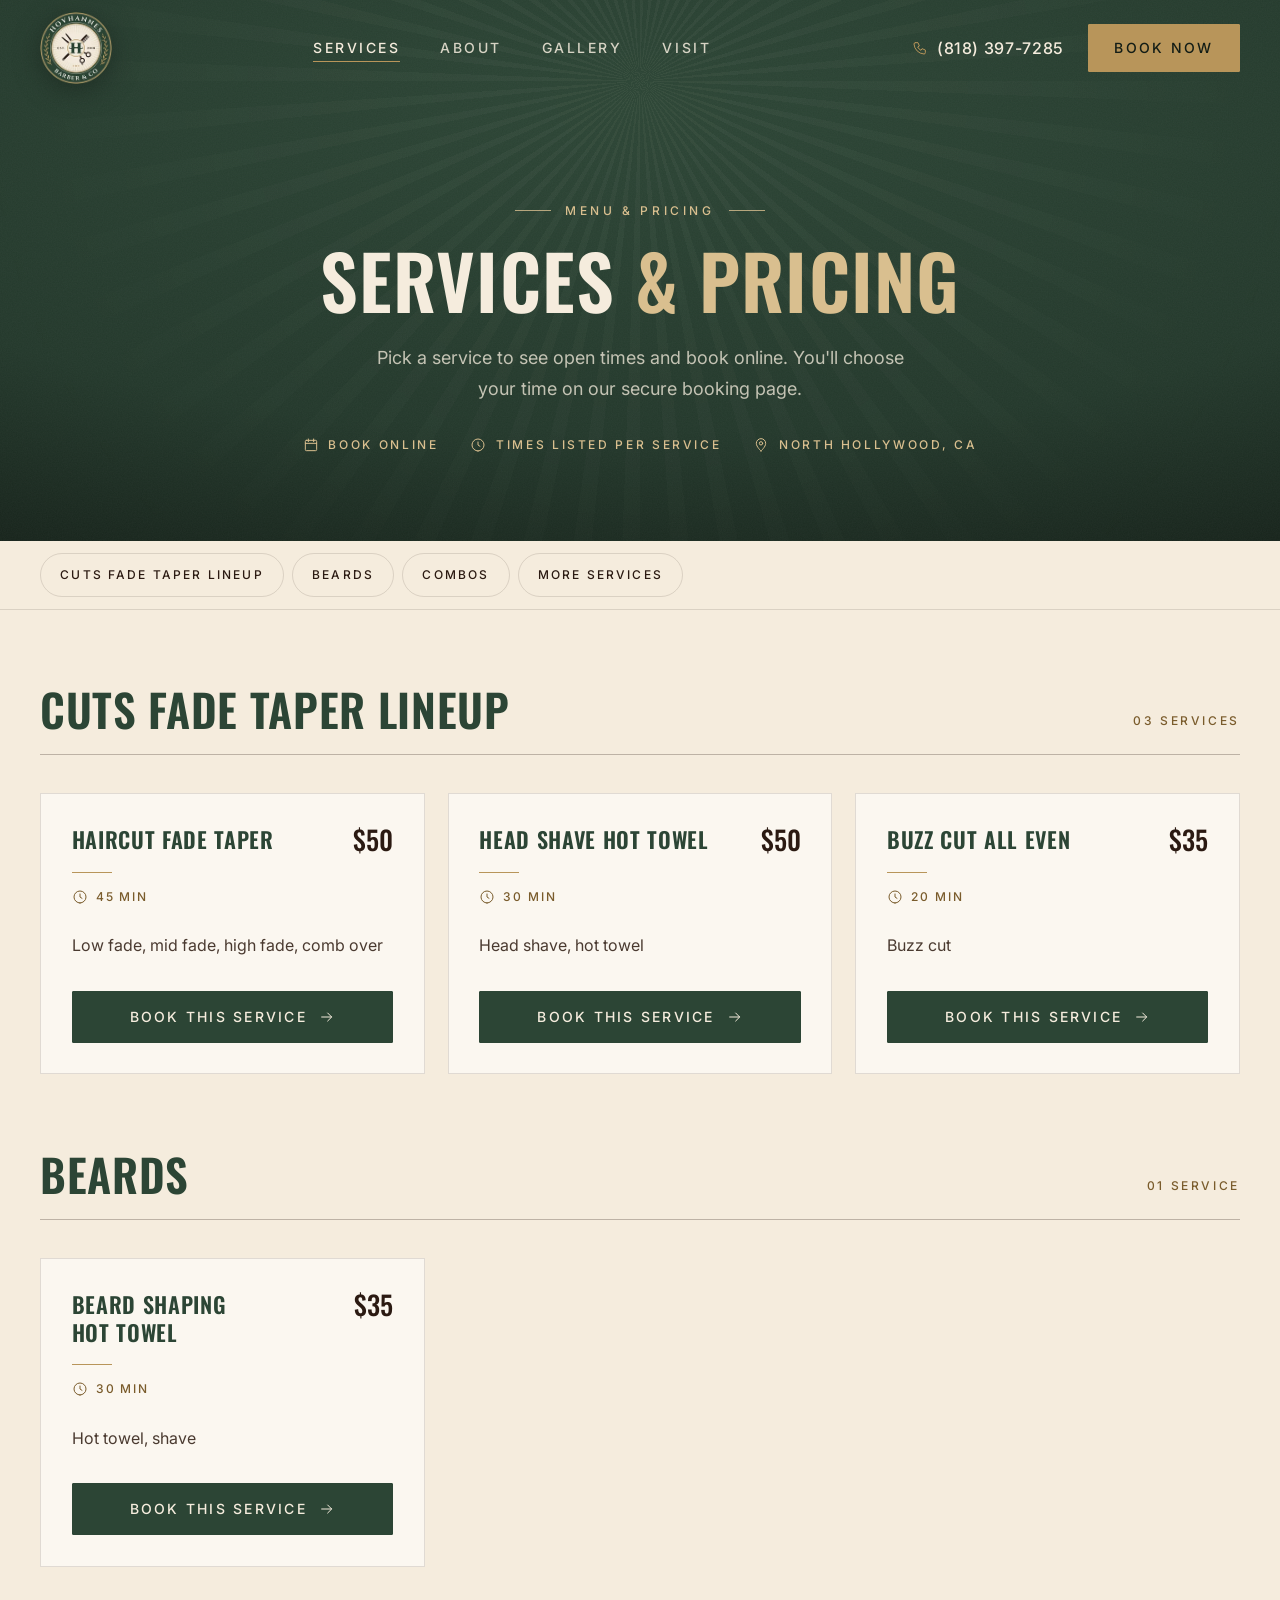
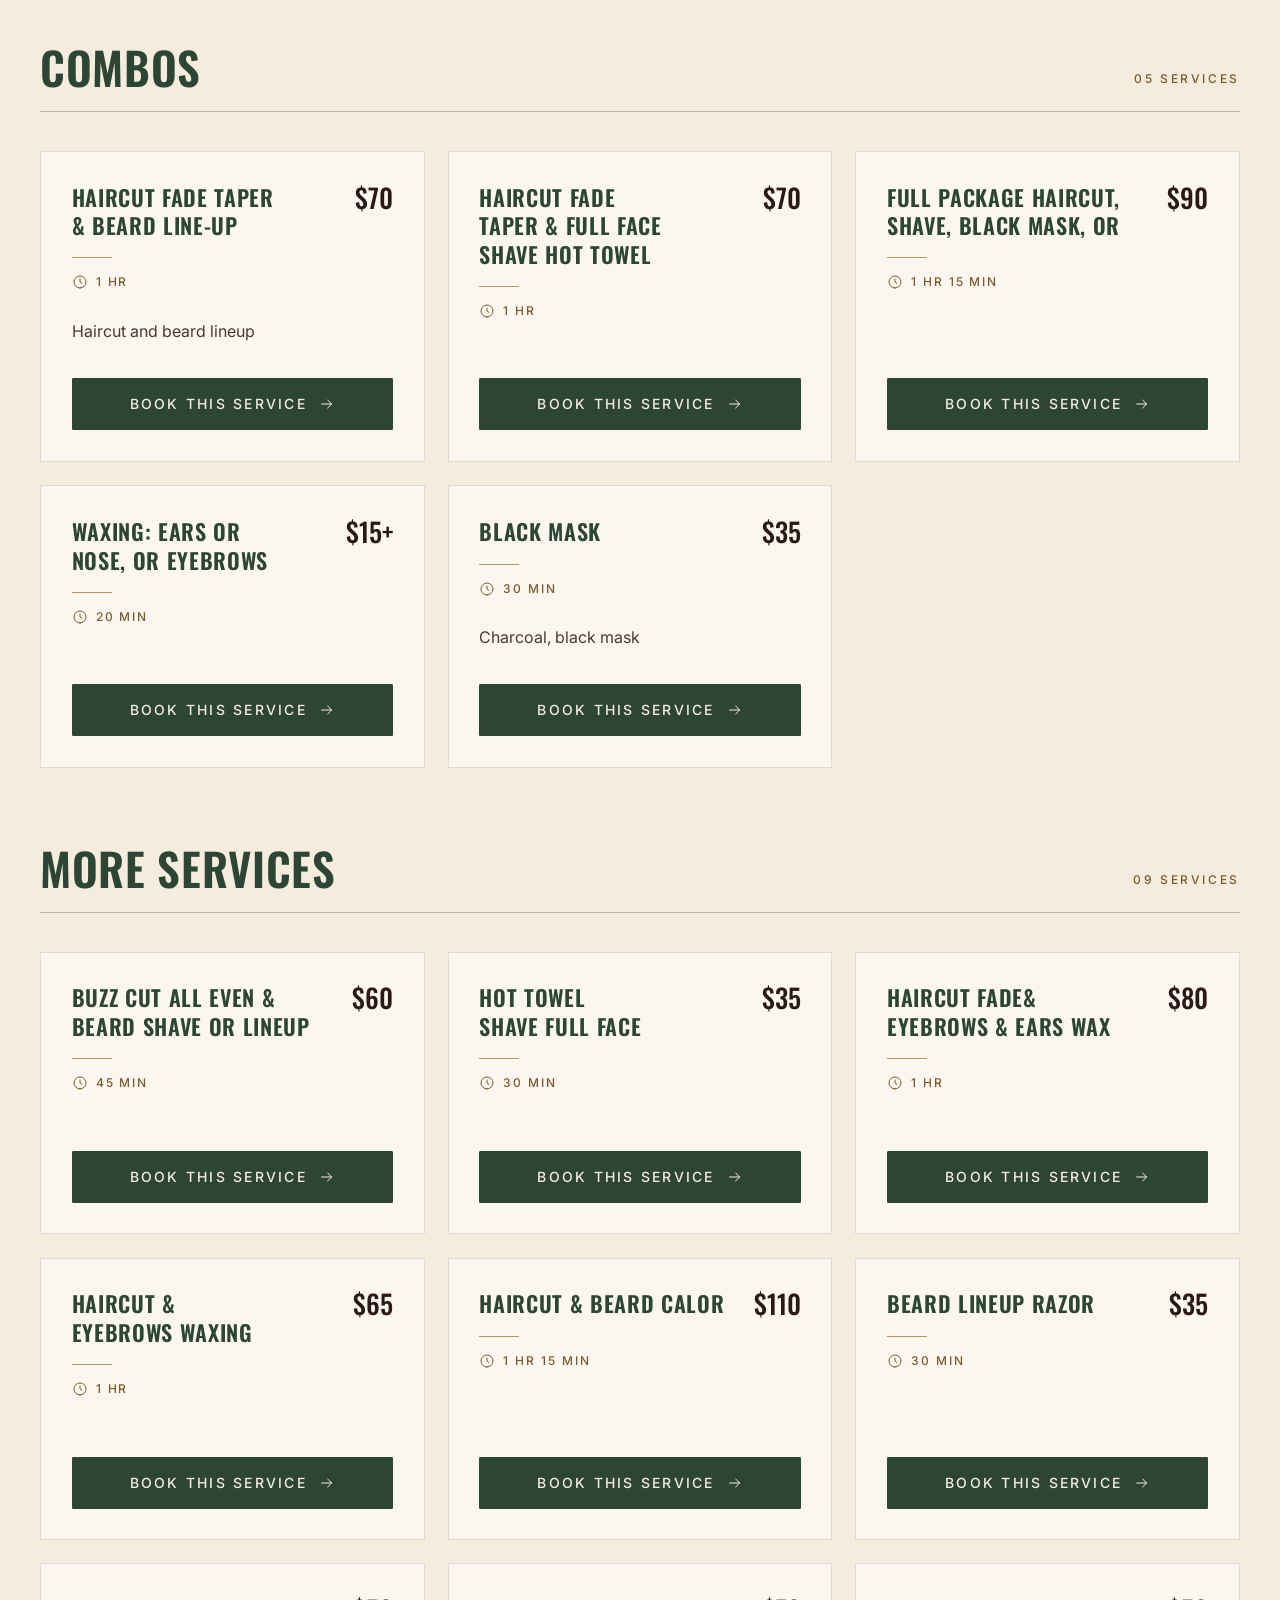
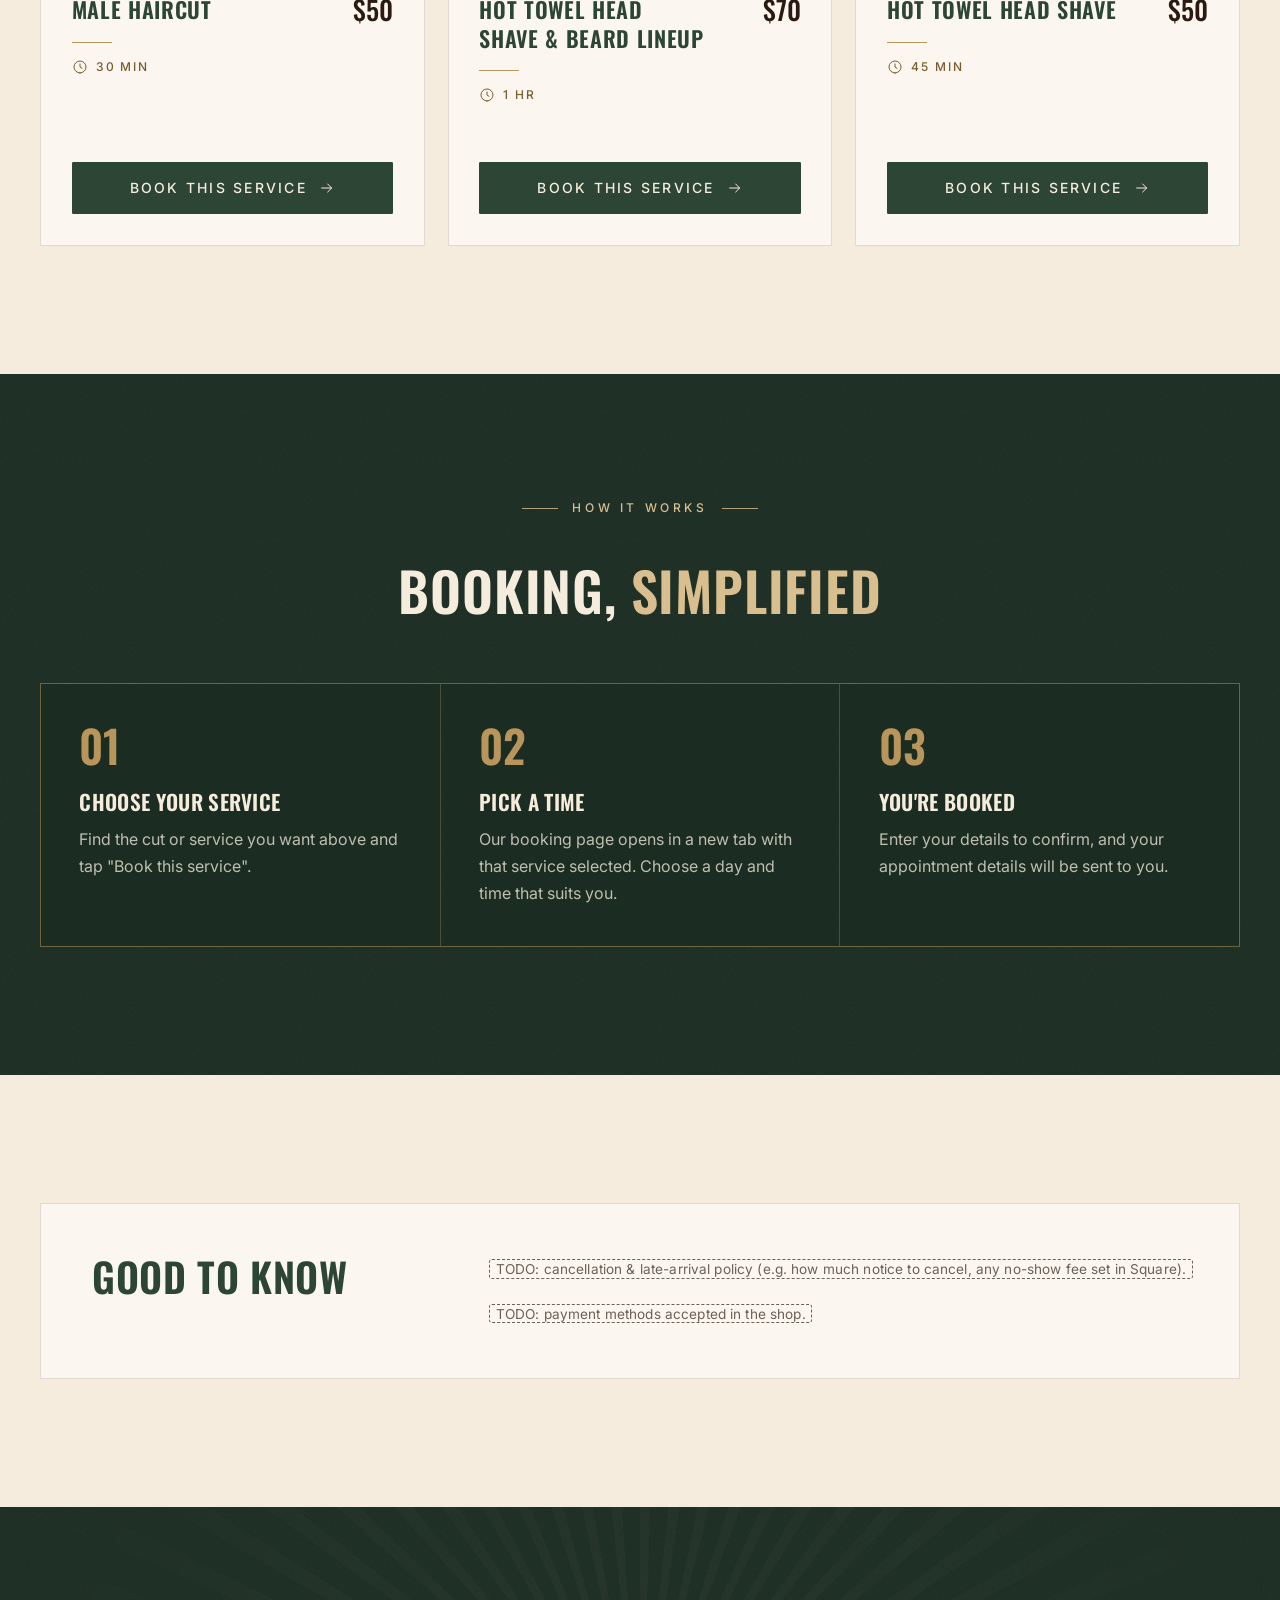
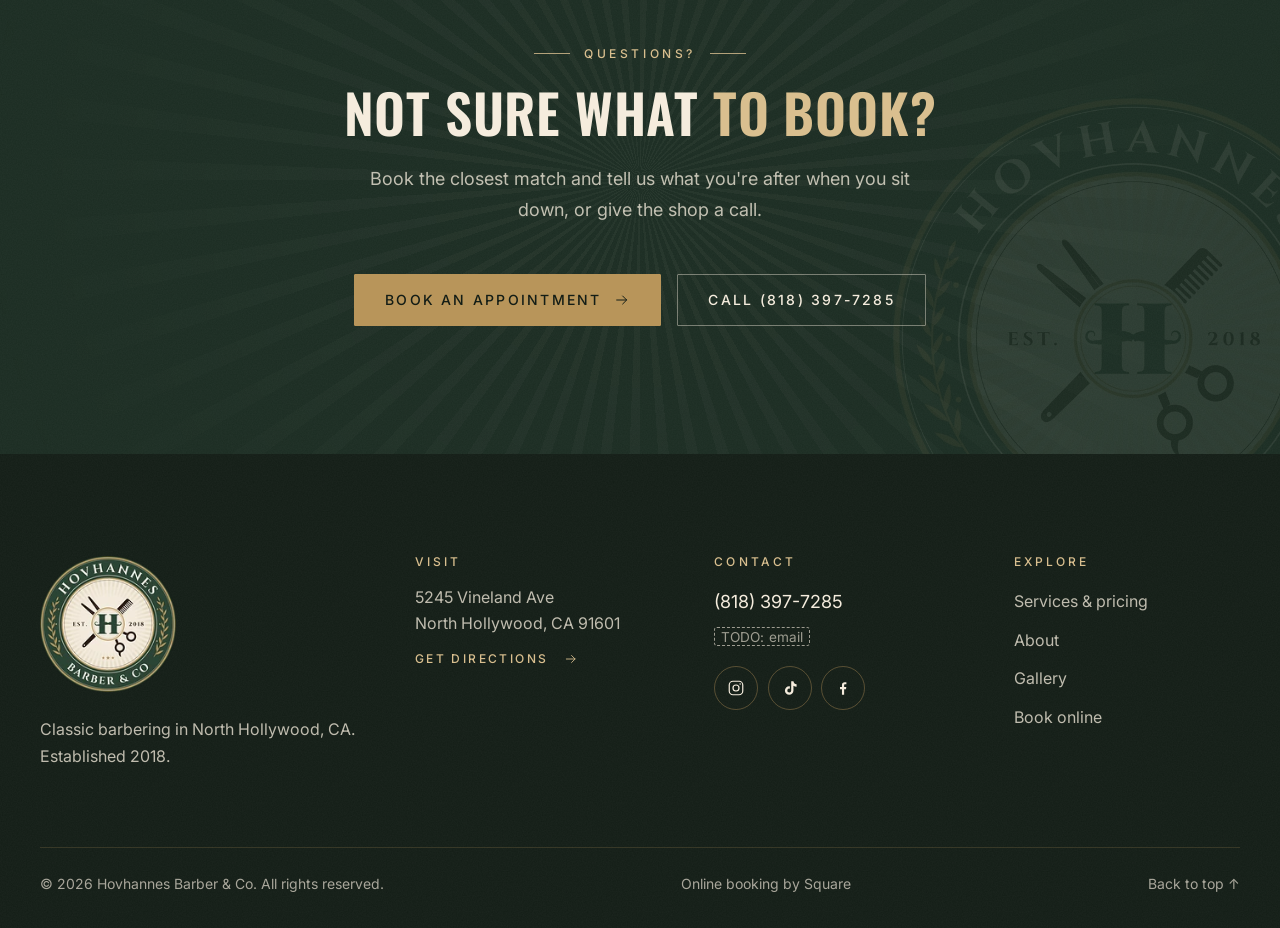
==== commit 9b23d630: "Switch to Oswald/Inter and restore the monogram hero - Make Condensed Classic (Oswald headings, Inte" ====
--- a/services.html
+++ b/services.html
@@ -24,11 +24,9 @@
 
   <link rel="preconnect" href="https://fonts.googleapis.com">
   <link rel="preconnect" href="https://fonts.gstatic.com" crossorigin>
-  <link rel="stylesheet" href="https://fonts.googleapis.com/css2?family=Cinzel:wght@400..700&amp;family=Jost:wght@300..600&amp;display=swap">
+  <link rel="stylesheet" href="https://fonts.googleapis.com/css2?family=Inter:wght@300..600&amp;family=Oswald:wght@500..600&amp;display=swap">
   <link rel="stylesheet" href="assets/css/styles.css">
   <script>document.documentElement.classList.add("js");</script>
-  <!-- DEV ONLY: Font Lab. Runs only on localhost/127.0.0.1. Remove this script, assets/js/font-lab.js and fonts.html before launch. -->
-  <script>(function(){var h=location.hostname;if(h!=="localhost"&&h!=="127.0.0.1")return;try{var f=localStorage.getItem("hbc-font-lab");if(f)document.documentElement.setAttribute("data-font",f);}catch(e){}var s=document.createElement("script");s.src="assets/js/font-lab.js";document.head.appendChild(s);})();</script>
 </head>
 <body>
   <a class="skip-link" href="#main">Skip to content</a>
--- a/assets/css/styles.css
+++ b/assets/css/styles.css
@@ -31,23 +31,11 @@
   --line-gold: rgba(184, 149, 90, 0.3);
   --line-dark: rgba(43, 26, 18, 0.13);
 
-  /* ---- Type tokens (swap fonts here) ---- */
-  --font-display: "Cinzel", "Trajan Pro", "Times New Roman", serif;
-  --font-sans: "Jost", "Futura", "Century Gothic", "Avenir Next", system-ui, sans-serif;
-
-  /* Display tuning knobs (defaults = Cinzel). The dev Font Lab overrides these per pairing. */
-  --display-weight: 500;           /* section headings, hero title */
-  --display-weight-strong: 600;    /* card names, pillar/step titles */
-  --display-case: none;            /* none | uppercase */
-  --display-tracking: 0.03em;
-  --display-tracking-wide: 0.07em; /* hero title, statement band */
-  --display-leading: 1.18;
-  --display-scale: 1;              /* multiplies heading sizes */
-  --display-stretch: normal;       /* for width-axis fonts */
-  --name-case: none;               /* service names, small display text */
-  --name-tracking: 0.035em;
-  --name-scale: 1;
-  --price-weight: 600;
+  /* ---- Type tokens ----
+     Display: Oswald (condensed grotesk), uppercase, 600 for headings / 500 for prices.
+     Body/UI: Inter. */
+  --font-display: "Oswald", "Arial Narrow", sans-serif;
+  --font-sans: "Inter", system-ui, -apple-system, "Segoe UI", Roboto, sans-serif;
 
   --fs-12: 0.75rem;
   --fs-14: 0.875rem;
@@ -55,9 +43,9 @@
   --fs-18: 1.125rem;
   --fs-20: 1.25rem;
   --fs-24: 1.5rem;
-  --fs-h3: clamp(1.2rem, 1.5vw, 1.375rem);
-  --fs-h2: clamp(1.75rem, 3.4vw, 2.75rem);
-  --fs-h1: clamp(2.1rem, 5vw, 3.75rem);
+  --fs-h3: clamp(1.32rem, 1.65vw, 1.5rem);
+  --fs-h2: clamp(2.15rem, 4.2vw, 3.4rem);
+  --fs-h1: clamp(2.6rem, 6.2vw, 4.65rem);
 
   /* ---- Spacing (8px rhythm) ---- */
   --sp-1: 0.5rem;
@@ -120,11 +108,10 @@
 h1, h2, h3, h4 {
   margin: 0;
   font-family: var(--font-display);
-  font-weight: var(--display-weight);
-  font-stretch: var(--display-stretch);
-  line-height: var(--display-leading);
-  letter-spacing: var(--display-tracking);
-  text-transform: var(--display-case);
+  font-weight: 600;
+  line-height: 1.06;
+  letter-spacing: 0.015em;
+  text-transform: uppercase;
   text-wrap: balance;
 }
 ul, ol { margin: 0; padding: 0; list-style: none; }
@@ -228,9 +215,9 @@
 }
 .theme-green .eyebrow, .theme-deep .eyebrow, .on-dark .eyebrow { color: var(--gold-200); }
 
-.h1 { font-size: calc(var(--fs-h1) * var(--display-scale)); }
-.h2 { font-size: calc(var(--fs-h2) * var(--display-scale)); }
-.h3 { font-size: calc(var(--fs-h3) * var(--display-scale)); }
+.h1 { font-size: var(--fs-h1); }
+.h2 { font-size: var(--fs-h2); }
+.h3 { font-size: var(--fs-h3); }
 
 /* Accent words: color only, no decorative italics */
 .h1 em, .h2 em, .h3 em, .accent {
@@ -465,11 +452,10 @@
   align-items: center;
   min-height: 56px;
   font-family: var(--font-display);
-  font-size: calc(clamp(1.6rem, 7vw, 2.1rem) * var(--display-scale));
-  font-weight: var(--display-weight);
-  font-stretch: var(--display-stretch);
-  letter-spacing: var(--display-tracking);
-  text-transform: var(--display-case);
+  font-size: clamp(2rem, 8.7vw, 2.6rem);
+  font-weight: 600;
+  letter-spacing: 0.015em;
+  text-transform: uppercase;
   text-decoration: none;
 }
 .mobile-nav ul a:hover { color: var(--gold-200); }
@@ -491,34 +477,57 @@
   text-align: center;
   color: var(--cream);
   background:
-    radial-gradient(ellipse 60% 55% at 50% 34%, rgba(78, 115, 91, 0.55) 0%, rgba(78, 115, 91, 0) 70%),
-    radial-gradient(ellipse 120% 90% at 50% 36%, var(--green) 0%, var(--green-800) 55%, var(--green-950) 100%);
-  --rays-y: 34%;
-}
-@media (min-width: 768px) { .hero { --rays-y: 38%; } }
+    radial-gradient(ellipse 70% 60% at 50% 42%, rgba(70, 104, 82, 0.55) 0%, rgba(70, 104, 82, 0) 70%),
+    radial-gradient(ellipse 120% 90% at 50% 40%, var(--green) 0%, var(--green-800) 55%, var(--green-950) 100%);
+  --rays-y: 40%;
+}
 
 .hero__content { position: relative; display: flex; flex-direction: column; align-items: center; }
 
-.hero__badge {
-  width: clamp(240px, 29vw, 400px);
+.hero__mark {
+  width: clamp(96px, 9vw, 120px);
   height: auto;
   aspect-ratio: 1;
-  filter: drop-shadow(0 28px 50px rgba(0, 0, 0, 0.42));
-}
-
-.hero__title {
-  margin-top: clamp(var(--sp-4), 4vw, 2.75rem);
-  max-width: 22ch;
-  font-size: calc(clamp(1.5rem, 3vw, 2.35rem) * var(--display-scale));
-  letter-spacing: var(--display-tracking-wide);
-  line-height: calc(var(--display-leading) + 0.05);
-}
-@media (min-width: 1024px) { .hero__title { max-width: none; } }
+  margin-bottom: clamp(1.5rem, 3vw, 2.25rem);
+  filter: drop-shadow(0 14px 28px rgba(0, 0, 0, 0.38));
+}
+
+/* Brand lockup (the page's h1): HOVHANNES / -- BARBER & CO -- */
+.wordmark { display: flex; flex-direction: column; align-items: center; }
+.wordmark__name {
+  display: block;
+  font-size: clamp(3rem, 14vw, 7.5rem);
+  font-weight: 500;
+  line-height: 0.95;
+  letter-spacing: 0.16em;
+  margin-right: -0.16em; /* optical centering of tracked caps */
+}
+.wordmark__sub {
+  display: flex;
+  align-items: center;
+  justify-content: center;
+  gap: clamp(0.9rem, 2vw, 1.5rem);
+  width: 100%;
+  margin-top: clamp(0.9rem, 1.6vw, 1.35rem);
+  font-size: clamp(1rem, 2vw, 1.45rem);
+  font-weight: 500;
+  line-height: 1;
+  letter-spacing: 0.5em;
+  color: var(--gold);
+}
+.wordmark__sub span { margin-right: -0.5em; }
+.wordmark__sub::before, .wordmark__sub::after {
+  content: "";
+  flex: 0 1 clamp(2.5rem, 11vw, 9rem);
+  height: 1px;
+  background: linear-gradient(90deg, transparent, var(--gold));
+}
+.wordmark__sub::after { background: linear-gradient(90deg, var(--gold), transparent); }
 
 .hero__sub {
   text-wrap: balance;
-  margin: var(--sp-2) auto 0;
-  max-width: 32rem;
+  margin: clamp(1.5rem, 3vw, 2.1rem) auto 0;
+  max-width: 34rem;
   padding-inline: var(--sp-1);
   font-size: var(--fs-18);
   font-weight: 300;
@@ -711,9 +720,8 @@
 .fact__value {
   display: block;
   font-family: var(--font-display);
-  font-size: calc(2.25rem * var(--display-scale));
-  font-weight: var(--display-weight);
-  font-stretch: var(--display-stretch);
+  font-size: 2.8rem;
+  font-weight: 600;
   line-height: 1;
   color: var(--green);
   font-variant-numeric: lining-nums tabular-nums;
@@ -758,11 +766,10 @@
 .menu-item__top { display: flex; align-items: baseline; gap: var(--sp-2); }
 .menu-item__name {
   font-family: var(--font-display);
-  font-size: calc(var(--fs-20) * var(--name-scale));
-  font-weight: var(--display-weight);
-  font-stretch: var(--display-stretch);
-  letter-spacing: var(--name-tracking);
-  text-transform: var(--name-case);
+  font-size: 1.375rem;
+  font-weight: 600;
+  letter-spacing: 0.03em;
+  text-transform: uppercase;
   line-height: 1.3;
 }
 .menu-item__leader {
@@ -773,9 +780,8 @@
 }
 .menu-item__price {
   font-family: var(--font-display);
-  font-size: calc(var(--fs-20) * var(--name-scale));
-  font-weight: var(--price-weight);
-  font-stretch: var(--display-stretch);
+  font-size: 1.375rem;
+  font-weight: 500;
   line-height: 1;
   color: var(--gold-200);
   white-space: nowrap;
@@ -852,12 +858,11 @@
   max-width: 20ch;
   margin: 0 auto;
   font-family: var(--font-display);
-  font-size: calc(clamp(1.75rem, 4.2vw, 3.25rem) * var(--display-scale));
-  font-weight: var(--display-weight);
-  font-stretch: var(--display-stretch);
-  letter-spacing: var(--display-tracking-wide);
-  text-transform: var(--display-case);
-  line-height: calc(var(--display-leading) + 0.1);
+  font-size: clamp(2.15rem, 5.2vw, 4rem);
+  font-weight: 600;
+  letter-spacing: 0.04em;
+  text-transform: uppercase;
+  line-height: 1.16;
   text-wrap: balance;
 }
 .band__quote span { color: var(--gold-200); }
@@ -880,16 +885,15 @@
 .pillar__num {
   display: block;
   font-family: var(--font-display);
-  font-size: calc(2.25rem * var(--display-scale));
-  font-weight: var(--display-weight);
-  font-stretch: var(--display-stretch);
+  font-size: 2.8rem;
+  font-weight: 600;
   line-height: 1;
   color: var(--gold);
 }
 .pillar h3 {
   margin: var(--sp-3) 0 0.75rem;
-  font-size: calc(var(--fs-h3) * var(--name-scale));
-  font-weight: var(--display-weight-strong);
+  font-size: var(--fs-h3);
+  font-weight: 600;
   color: var(--green);
 }
 .pillar p { color: var(--brown-700); }
@@ -1059,7 +1063,7 @@
   padding-bottom: 1.25rem;
   border-bottom: 1px solid rgba(43, 26, 18, 0.28);
 }
-.menu-cat__head h2 { font-size: calc(clamp(1.6rem, 3vw, 2.25rem) * var(--display-scale)); color: var(--green); }
+.menu-cat__head h2 { font-size: clamp(2rem, 3.7vw, 2.8rem); color: var(--green); }
 .menu-cat__count {
   font: 500 var(--fs-12)/1 var(--font-sans);
   letter-spacing: 0.22em;
@@ -1104,11 +1108,10 @@
 .card__top { display: flex; align-items: flex-start; justify-content: space-between; gap: var(--sp-2); }
 .card__name {
   font-family: var(--font-display);
-  font-size: calc(var(--fs-20) * var(--name-scale));
-  font-weight: var(--display-weight-strong);
-  font-stretch: var(--display-stretch);
-  letter-spacing: var(--name-tracking);
-  text-transform: var(--name-case);
+  font-size: 1.375rem;
+  font-weight: 600;
+  letter-spacing: 0.03em;
+  text-transform: uppercase;
   line-height: 1.3;
   color: var(--green);
 }
@@ -1116,9 +1119,8 @@
   flex: none;
   text-align: right;
   font-family: var(--font-display);
-  font-size: calc(var(--fs-24) * var(--name-scale));
-  font-weight: var(--price-weight);
-  font-stretch: var(--display-stretch);
+  font-size: 1.65rem;
+  font-weight: 500;
   line-height: 1.1;
   color: var(--brown);
   font-variant-numeric: lining-nums tabular-nums;
@@ -1182,13 +1184,12 @@
 .step__num {
   display: block;
   font-family: var(--font-display);
-  font-weight: var(--display-weight);
-  font-stretch: var(--display-stretch);
-  font-size: calc(2.25rem * var(--display-scale));
+  font-weight: 600;
+  font-size: 2.8rem;
   line-height: 1;
   color: var(--gold);
 }
-.step h3 { margin: var(--sp-3) 0 0.75rem; font-size: calc(var(--fs-h3) * var(--name-scale)); font-weight: var(--display-weight-strong); }
+.step h3 { margin: var(--sp-3) 0 0.75rem; font-size: var(--fs-h3); font-weight: 600; }
 .step p { color: var(--on-green-muted); }
 
 .policy {
@@ -1199,7 +1200,7 @@
   background: var(--cream-50);
 }
 @media (min-width: 768px) { .policy { grid-template-columns: 1fr 2fr; align-items: start; } }
-.policy h2 { font-size: calc(clamp(1.5rem, 2.6vw, 2rem) * var(--display-scale)); color: var(--green); }
+.policy h2 { font-size: clamp(1.85rem, 3.2vw, 2.5rem); color: var(--green); }
 
 /* ---------- Footer ---------- */
 
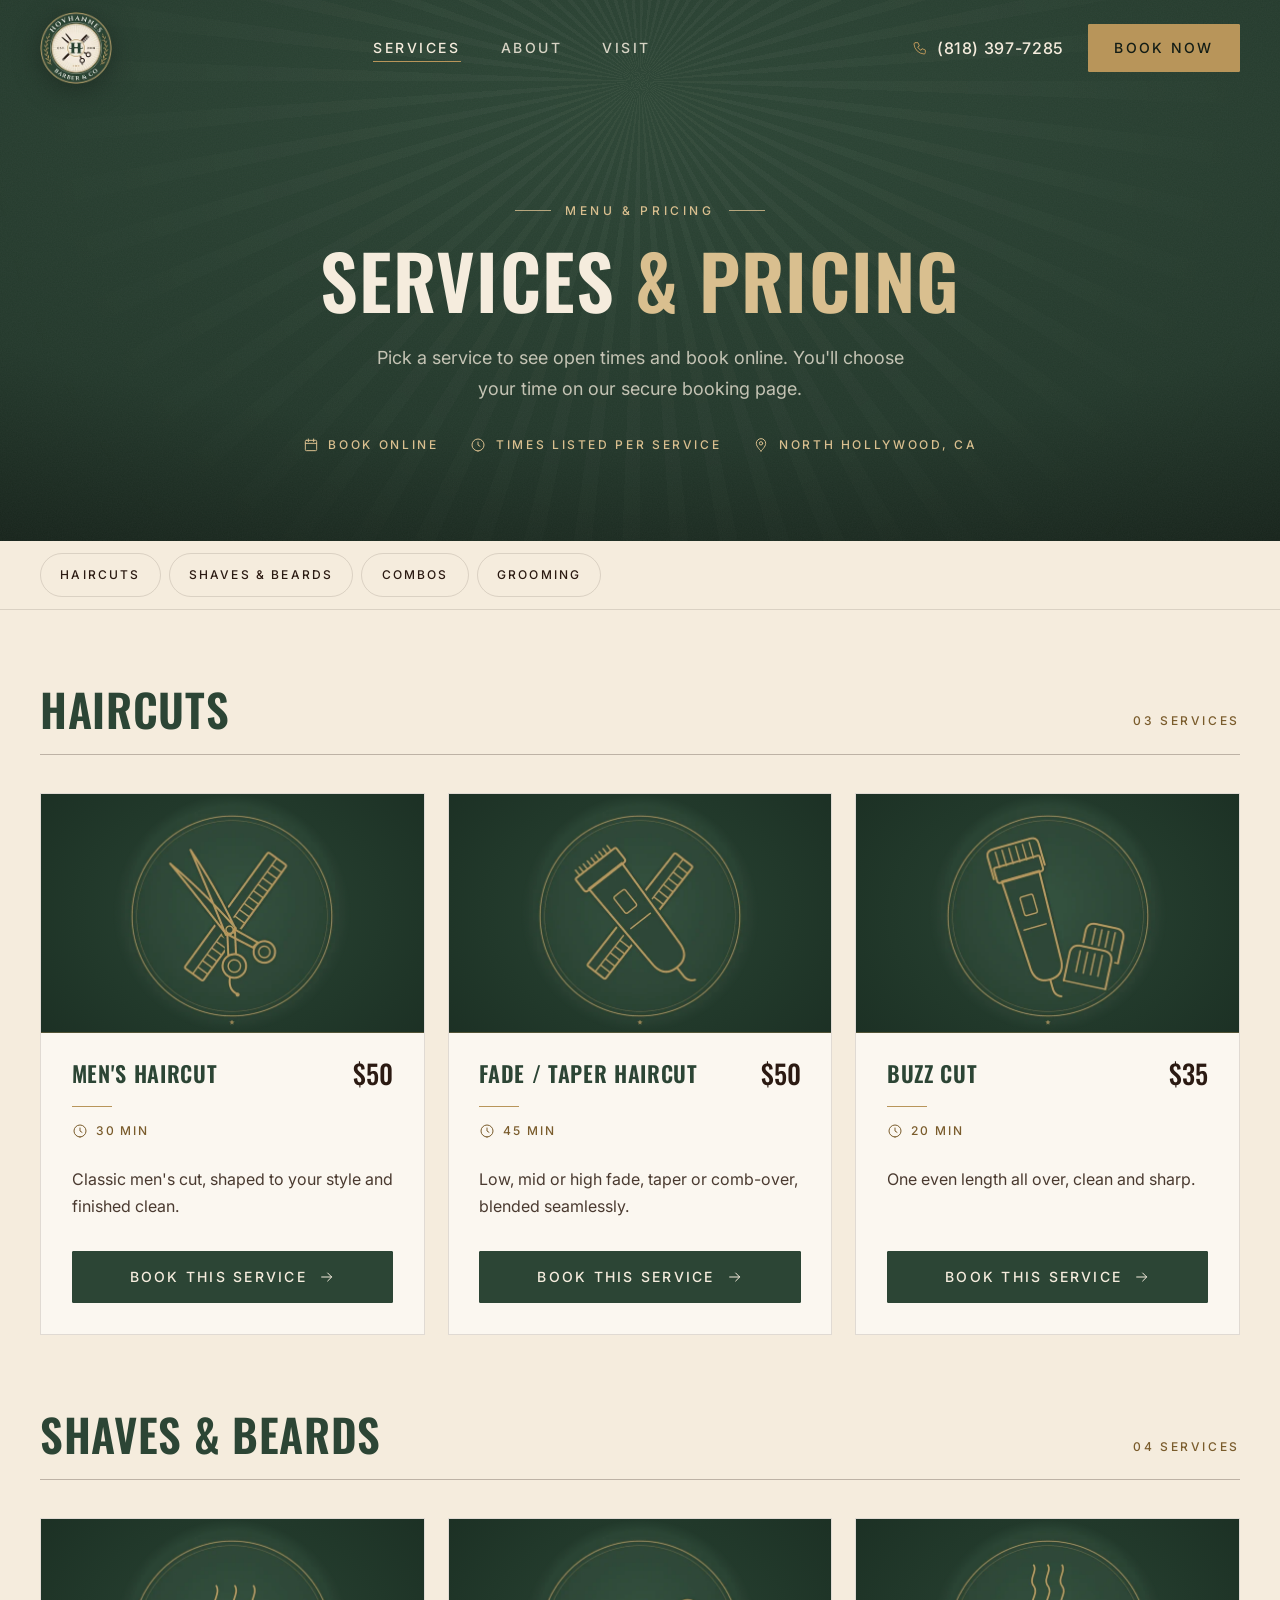
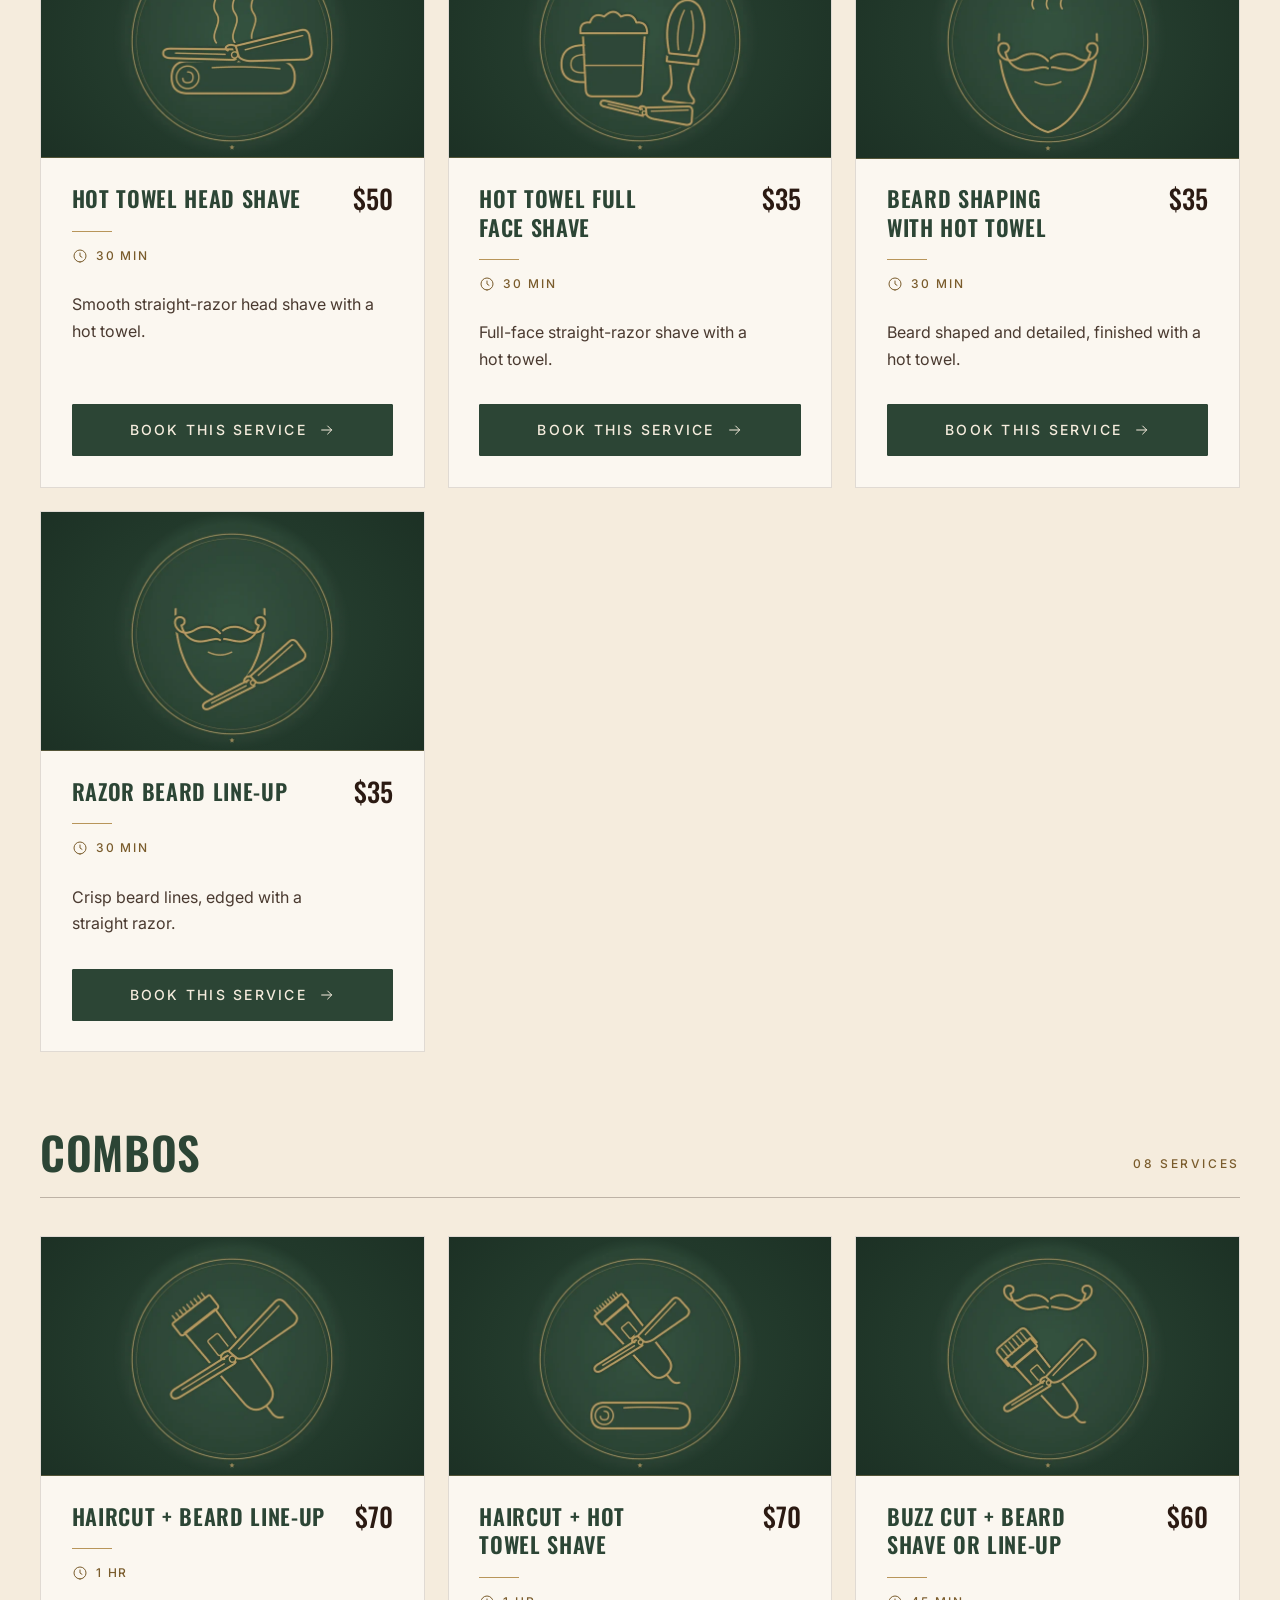
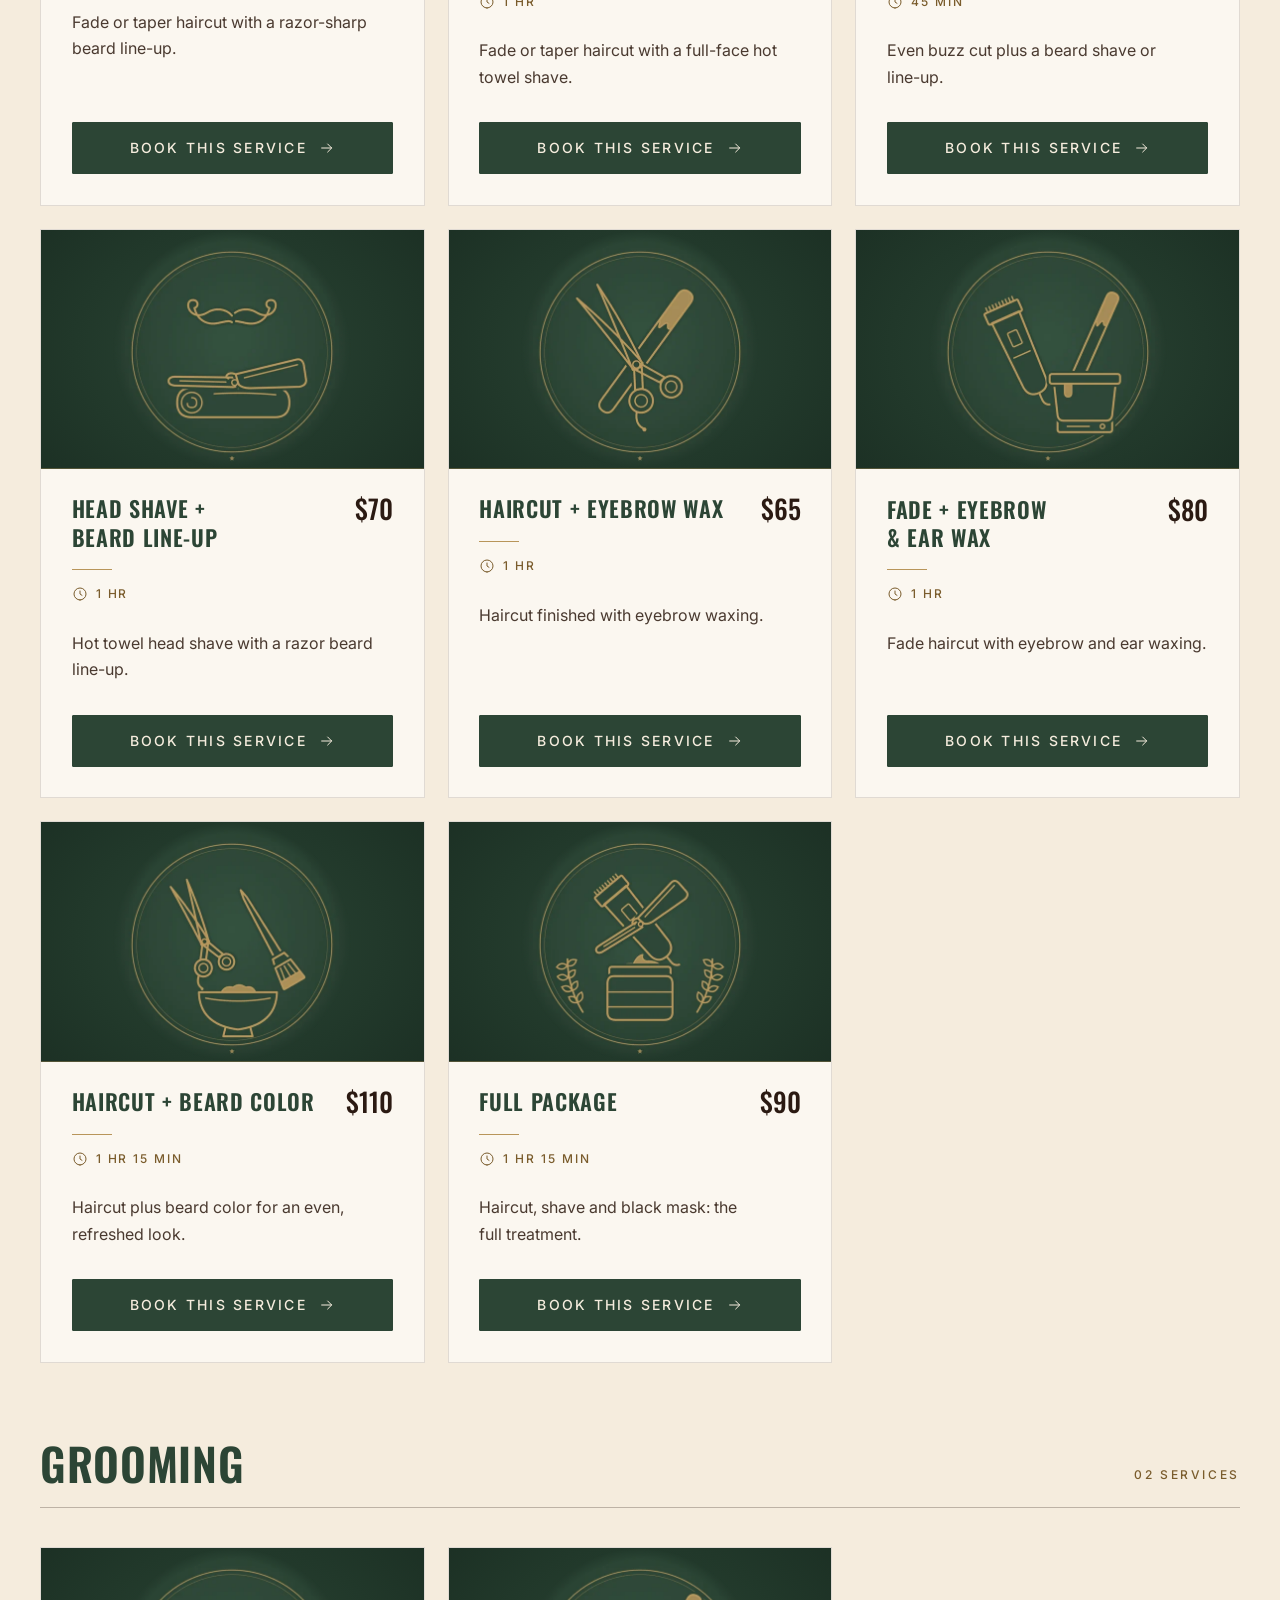
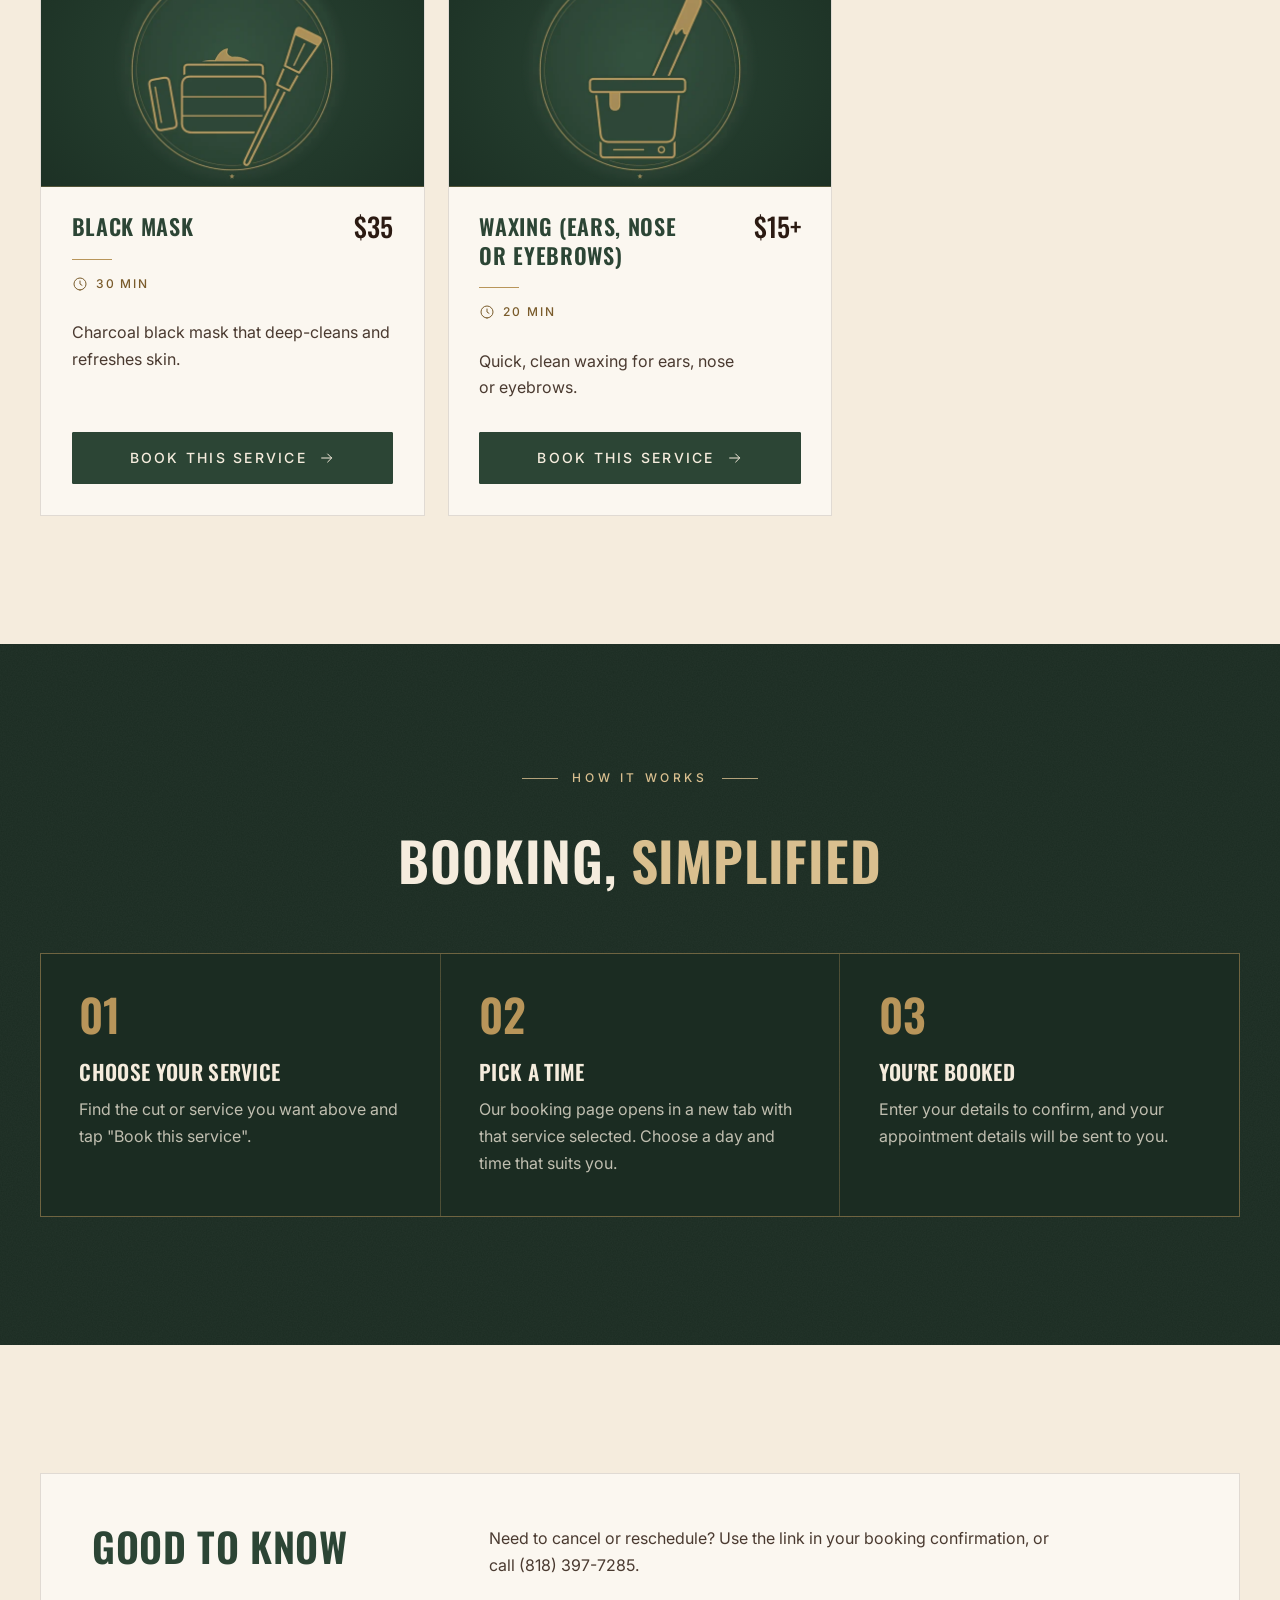
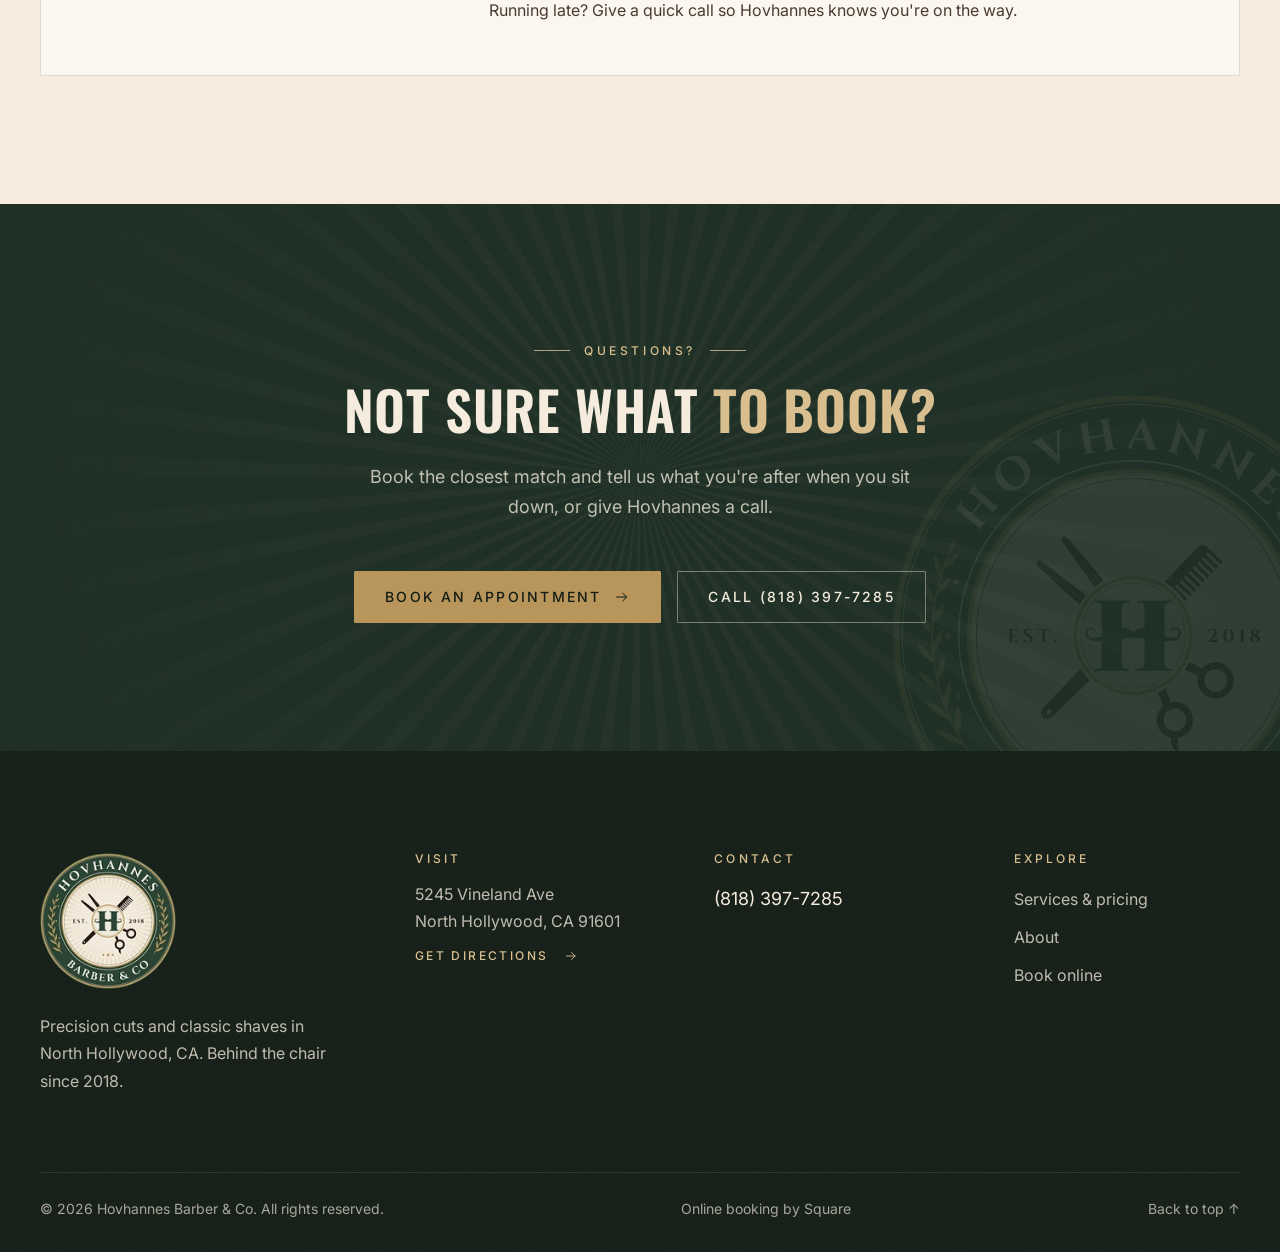
==== commit ebd2b75e: "Add hours, bio and live domain; hide unfinished sections - Hours: Mon and Wed-Sat 9:00-6:30, Sun 10:" ====
--- a/services.html
+++ b/services.html
@@ -6,14 +6,14 @@
   <title>Services &amp; Pricing | Hovhannes Barber &amp; Co, North Hollywood, CA</title>
   <meta name="description" content="Prices and times for haircuts, skin fades, beard trims and shape-ups at Hovhannes Barber &amp; Co in North Hollywood, CA. Book your service online.">
   <meta name="theme-color" content="#2C4535">
-  <!-- TODO: set the live domain, then uncomment: <link rel="canonical" href="https://TODO-domain.com/services.html"> -->
+  <link rel="canonical" href="https://hovhannesbarberco.com/services.html">
 
   <meta property="og:type" content="website">
   <meta property="og:site_name" content="Hovhannes Barber &amp; Co">
   <meta property="og:title" content="Services &amp; Pricing | Hovhannes Barber &amp; Co, North Hollywood, CA">
   <meta property="og:description" content="Prices and times for every service in North Hollywood, CA. Book online.">
-  <!-- TODO: og:image and og:url must be absolute URLs on the live domain. -->
-  <meta property="og:image" content="assets/img/og-image.jpg">
+  <meta property="og:url" content="https://hovhannesbarberco.com/services.html">
+  <meta property="og:image" content="https://hovhannesbarberco.com/assets/img/og-image.jpg">
   <meta property="og:image:width" content="1200">
   <meta property="og:image:height" content="630">
   <meta name="twitter:card" content="summary_large_image">
@@ -40,7 +40,6 @@
       <nav class="nav" aria-label="Main">
         <a href="services.html" aria-current="page">Services</a>
         <a href="index.html#about">About</a>
-        <a href="index.html#gallery">Gallery</a>
         <a href="index.html#visit">Visit</a>
       </nav>
 
@@ -63,7 +62,6 @@
         <li><a href="index.html">Home</a></li>
         <li><a href="services.html" aria-current="page">Services</a></li>
         <li><a href="index.html#about">About</a></li>
-        <li><a href="index.html#gallery">Gallery</a></li>
         <li><a href="index.html#visit">Visit</a></li>
       </ul>
     </nav>
@@ -152,8 +150,8 @@
         <div class="policy" data-reveal>
           <h2 id="policy-title">Good to know</h2>
           <div class="muted">
-            <p><span class="todo">TODO: cancellation &amp; late-arrival policy (e.g. how much notice to cancel, any no-show fee set in Square).</span></p>
-            <p><span class="todo">TODO: payment methods accepted in the shop.</span></p>
+            <p>Need to cancel or reschedule? Use the link in your booking confirmation, or call <a class="tel-link" href="tel:+18183977285">(818) 397-7285</a>.</p>
+            <p>Running late? Give a quick call so Hovhannes knows you're on the way.</p>
           </div>
         </div>
       </div>
@@ -165,7 +163,7 @@
       <div class="container">
         <p class="eyebrow eyebrow--center" data-reveal>Questions?</p>
         <h2 class="h2" id="cta-title" data-reveal>Not sure what <em>to book?</em></h2>
-        <p class="lede" data-reveal>Book the closest match and tell us what you're after when you sit down, or give the shop a call.</p>
+        <p class="lede" data-reveal>Book the closest match and tell us what you're after when you sit down, or give Hovhannes a call.</p>
         <div class="cta__actions" data-reveal>
           <a class="btn btn--gold" href="#menu" data-book>
             Book an appointment
@@ -182,8 +180,8 @@
     <div class="container">
       <div class="footer-grid">
         <div class="footer-brand">
-          <img src="assets/img/badge-320.webp" srcset="assets/img/badge-160.webp 160w, assets/img/badge-320.webp 320w" sizes="136px" width="136" height="136" alt="Hovhannes Barber &amp; Co, established 2018" loading="lazy">
-          <p>Classic barbering in North Hollywood, CA. Established 2018.</p>
+          <img src="assets/img/badge-320.webp" srcset="assets/img/badge-160.webp 160w, assets/img/badge-320.webp 320w" sizes="136px" width="136" height="136" alt="Hovhannes Barber &amp; Co logo" loading="lazy">
+          <p>Precision cuts and classic shaves in North Hollywood, CA. Behind the chair since 2018.</p>
         </div>
         <div class="footer-col">
           <h2>Visit</h2>
@@ -197,21 +195,14 @@
           <h2>Contact</h2>
           <ul>
             <li><a class="tel-link" href="tel:+18183977285">(818) 397-7285</a></li>
-            <li><span class="todo">TODO: email</span></li>
           </ul>
-          <!-- TODO: social profile URLs (remove any he doesn't use) -->
-          <div class="socials">
-            <a href="#" aria-label="Instagram" rel="noopener"><svg viewBox="0 0 24 24" fill="none" stroke="currentColor" stroke-width="1.6" aria-hidden="true"><rect x="3" y="3" width="18" height="18" rx="5"/><circle cx="12" cy="12" r="4"/><circle cx="17.5" cy="6.5" r="1" fill="currentColor" stroke="none"/></svg></a>
-            <a href="#" aria-label="TikTok" rel="noopener"><svg viewBox="0 0 24 24" fill="currentColor" aria-hidden="true"><path d="M16.6 3c.4 2.3 1.9 3.9 4.2 4.1v3.1c-1.6 0-3-.5-4.2-1.3v6.4a5.7 5.7 0 1 1-5.7-5.7c.3 0 .6 0 .9.1v3.2a2.6 2.6 0 1 0 1.8 2.5V3h3z"/></svg></a>
-            <a href="#" aria-label="Facebook" rel="noopener"><svg viewBox="0 0 24 24" fill="currentColor" aria-hidden="true"><path d="M13.5 21v-7.5H16l.4-3h-2.9V8.6c0-.9.3-1.5 1.5-1.5h1.5V4.4c-.3 0-1.2-.1-2.2-.1-2.2 0-3.7 1.3-3.7 3.8v2.4H8v3h2.6V21h2.9z"/></svg></a>
-          </div>
+          <!-- Social links: add a <div class="socials"> here once he has profiles to link. -->
         </div>
         <div class="footer-col">
           <h2>Explore</h2>
           <ul>
             <li><a href="services.html">Services &amp; pricing</a></li>
             <li><a href="index.html#about">About</a></li>
-            <li><a href="index.html#gallery">Gallery</a></li>
             <li><a href="#menu" data-book>Book online</a></li>
           </ul>
         </div>
--- a/assets/css/styles.css
+++ b/assets/css/styles.css
@@ -812,6 +812,30 @@
 .menu-item__book:hover svg { transform: translateX(3px); }
 .menu-item__dur { white-space: nowrap; }
 
+/* Small round illustration beside each item in the home menu preview */
+.menu-item.has-media {
+  grid-template-columns: 52px minmax(0, 1fr);
+  column-gap: var(--sp-2);
+  align-items: center;
+}
+.menu-item.has-media > .menu-item__media {
+  grid-column: 1;
+  grid-row: 1 / span 2;
+  width: 52px;
+  height: 52px;
+  overflow: hidden;
+  border-radius: 50%;
+  background: #21382a;
+}
+/* enlarged so the illustration's own gold ring forms the edge of the circle */
+.menu-item__media img { display: block; width: 100%; height: 100%; object-fit: cover; scale: 1.16; }
+.menu-item.has-media > .menu-item__top,
+.menu-item.has-media > .menu-item__meta { grid-column: 2; }
+@media (min-width: 768px) {
+  .menu-item.has-media { grid-template-columns: 64px minmax(0, 1fr); column-gap: 1.25rem; }
+  .menu-item.has-media > .menu-item__media { width: 64px; height: 64px; }
+}
+
 .menu-foot {
   display: flex;
   flex-wrap: wrap;
@@ -951,6 +975,7 @@
   color: var(--brown-700);
 }
 
+.visit-note { max-width: 34rem; margin-top: var(--sp-3); }
 .info-list { display: grid; gap: var(--sp-4); margin-top: var(--sp-4); }
 @media (min-width: 768px) {
   .info-list { grid-template-columns: 1fr 1fr; column-gap: var(--sp-6); }
@@ -1092,6 +1117,7 @@
 .card::before {
   content: "";
   position: absolute;
+  z-index: 1;
   inset: 6px;
   border: 1px solid transparent;
   pointer-events: none;
@@ -1146,6 +1172,75 @@
 .card__meta svg { width: 16px; height: 16px; }
 .card__desc { flex: 1; margin: 0.9rem 0 0; color: var(--brown-700); line-height: 1.65; }
 .card__actions { margin-top: var(--sp-4); }
+
+/* Service illustration (gold line art on deep green, square 1:1).
+   Cards without an image (or whose image fails) keep the plain layout above. */
+.card__media {
+  position: relative;
+  display: grid;
+  place-items: center;
+  overflow: hidden;
+  /* matches the illustrations' own edge tone (#21382a) so the art blends in */
+  background: radial-gradient(ellipse 75% 95% at 50% 50%, #2a4434 0%, #21382a 55%, #1a2d22 100%);
+}
+.card__media img {
+  display: block;
+  width: 100%;
+  height: 100%;
+  object-fit: cover;
+}
+
+@media (min-width: 768px) {
+  /* Medallion panel across the top of the card */
+  .card.has-media { padding: 0; }
+  .card.has-media .card__media {
+    aspect-ratio: 16 / 10;
+    border-bottom: 1px solid rgba(184, 149, 90, 0.35);
+  }
+  .card.has-media .card__media img {
+    position: absolute;
+    top: 0;
+    left: 50%;
+    width: auto;
+    height: 100%;
+    aspect-ratio: 1;
+    translate: -50% 0;
+    -webkit-mask-image: radial-gradient(closest-side, #000 90%, transparent 100%);
+    mask-image: radial-gradient(closest-side, #000 90%, transparent 100%);
+    transition: scale 0.8s var(--ease);
+  }
+  .card.has-media:hover .card__media img { scale: 1.04; }
+  .card.has-media > :not(.card__media) { margin-inline: clamp(var(--sp-3), 2.4vw, 2.25rem); }
+  .card.has-media > .card__top { margin-top: clamp(1.4rem, 2vw, 1.75rem); }
+  .card.has-media > .card__actions { margin-bottom: clamp(var(--sp-3), 2.4vw, 2.25rem); }
+}
+
+@media (max-width: 767px) {
+  /* Compact: round medallion thumbnail beside name, price and duration */
+  .card.has-media {
+    display: grid;
+    grid-template-columns: 88px minmax(0, 1fr);
+    column-gap: var(--sp-2);
+    align-items: start;
+  }
+  .card.has-media > .card__media {
+    grid-column: 1;
+    grid-row: 1 / span 3;
+    width: 88px;
+    height: 88px;
+    border-radius: 50%;
+  }
+  /* enlarge so the illustration's own gold ring forms the edge of the circle */
+  .card.has-media > .card__media img { scale: 1.16; }
+  .card.has-media > .card__top,
+  .card.has-media > .card__rule,
+  .card.has-media > .card__meta { grid-column: 2; }
+  .card.has-media > .card__desc,
+  .card.has-media > .card__actions { grid-column: 1 / -1; }
+  .card.has-media .card__top { flex-direction: column; gap: 0.35rem; }
+  .card.has-media .card__price { text-align: left; }
+  .card.has-media .card__rule { margin: 0.75rem 0 0.7rem; }
+}
 
 /* Loading skeleton */
 .skeleton {
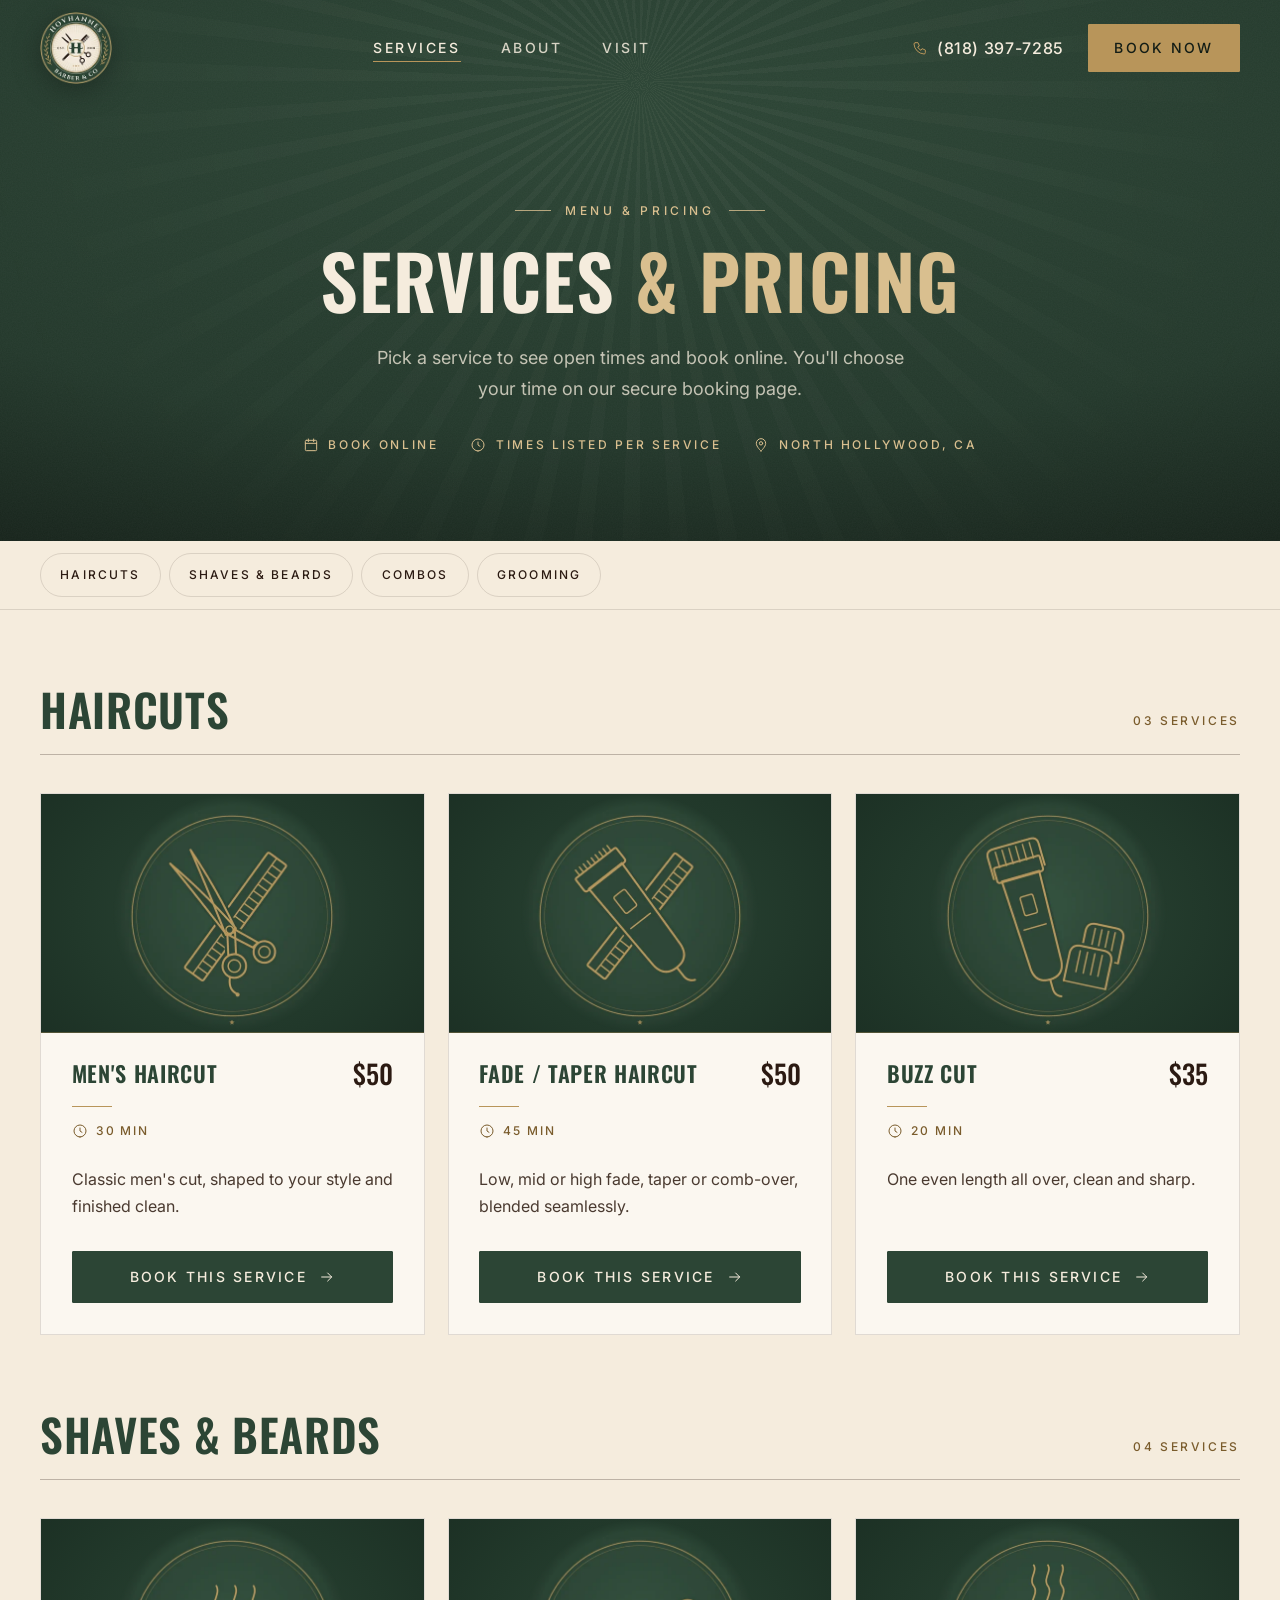
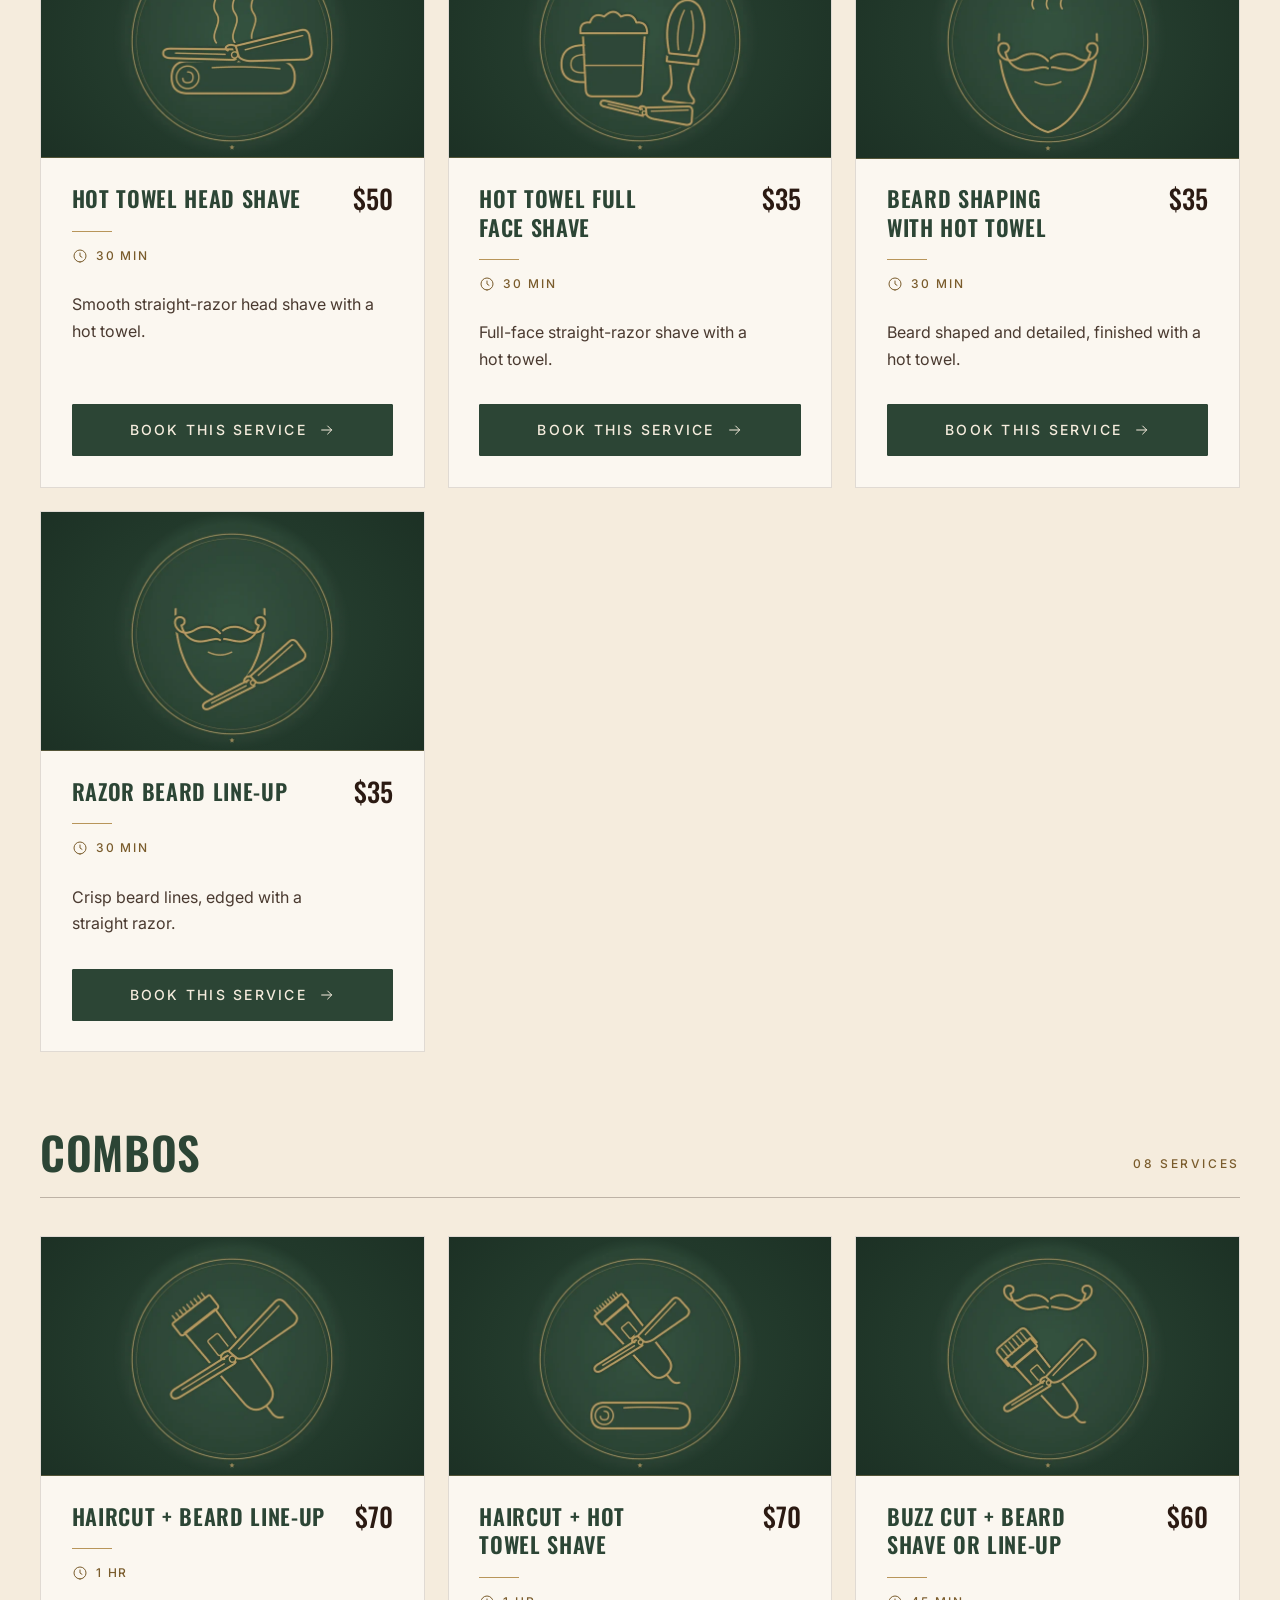
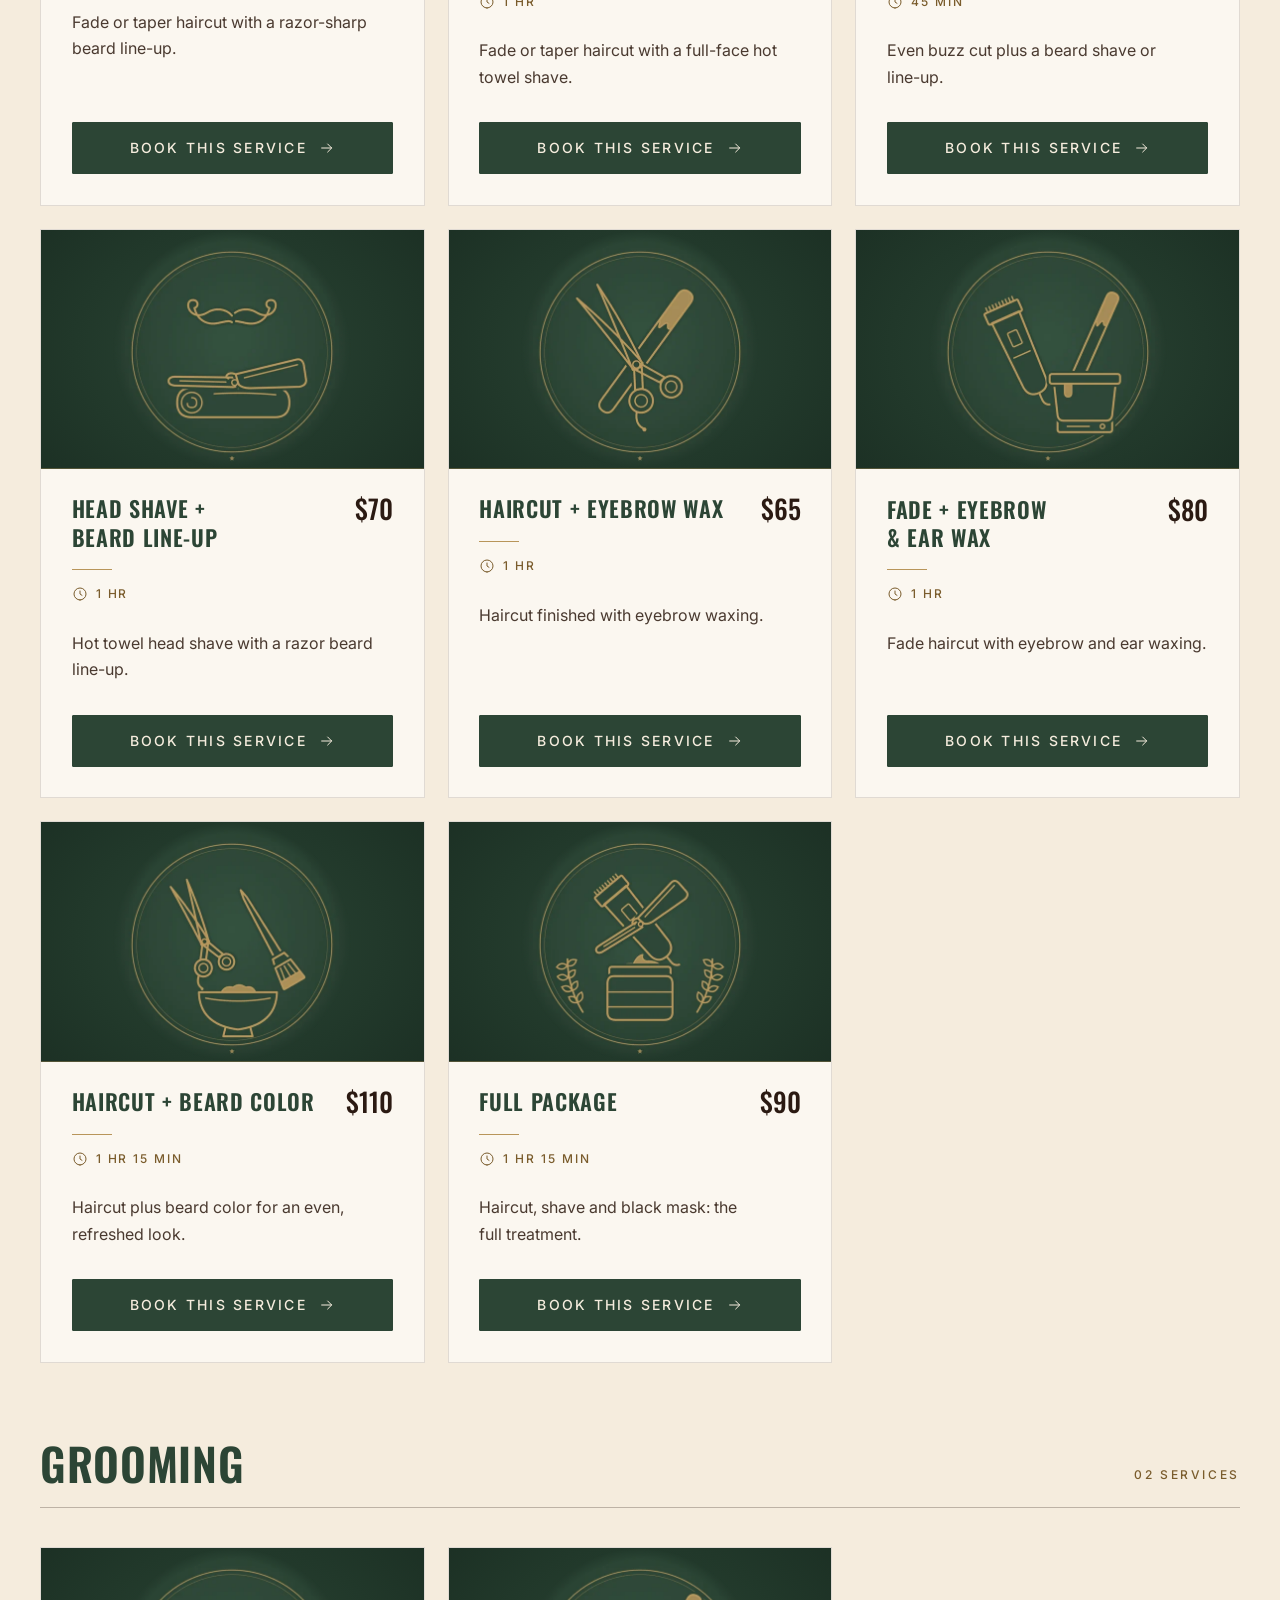
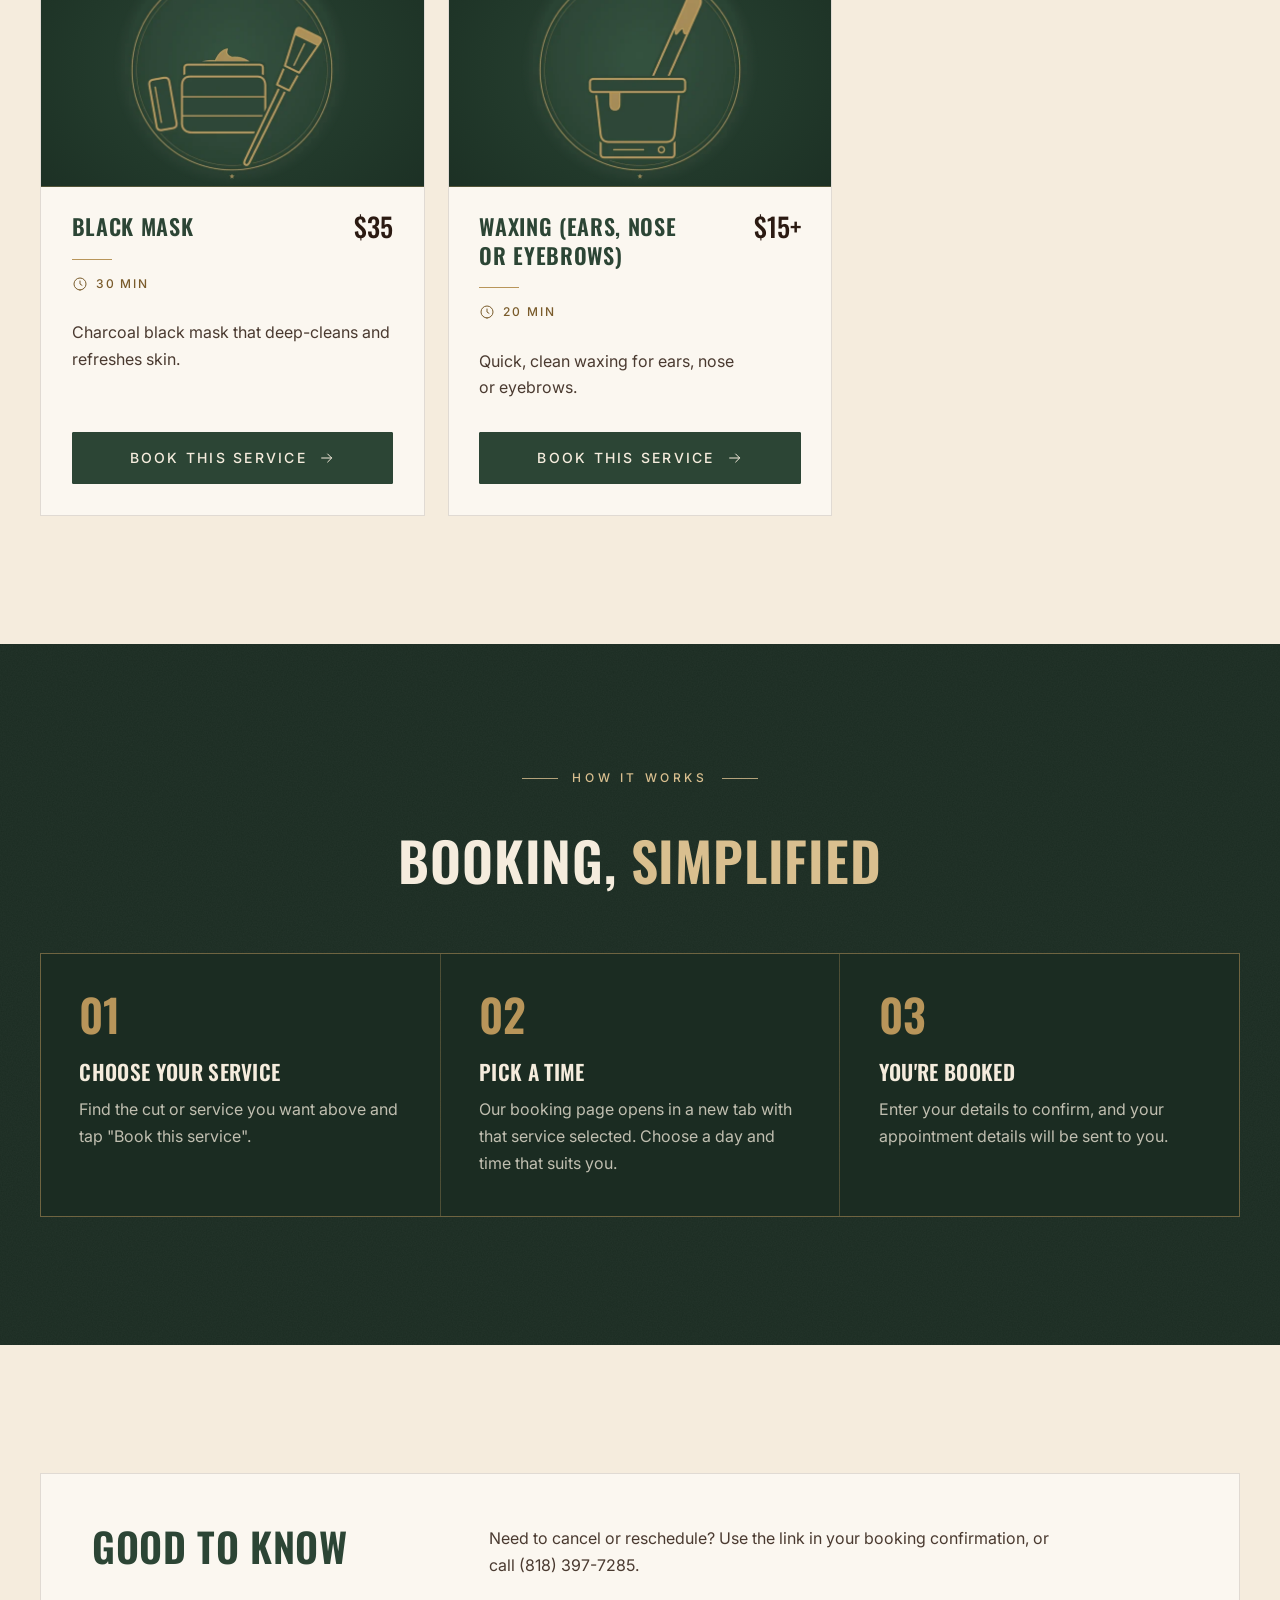
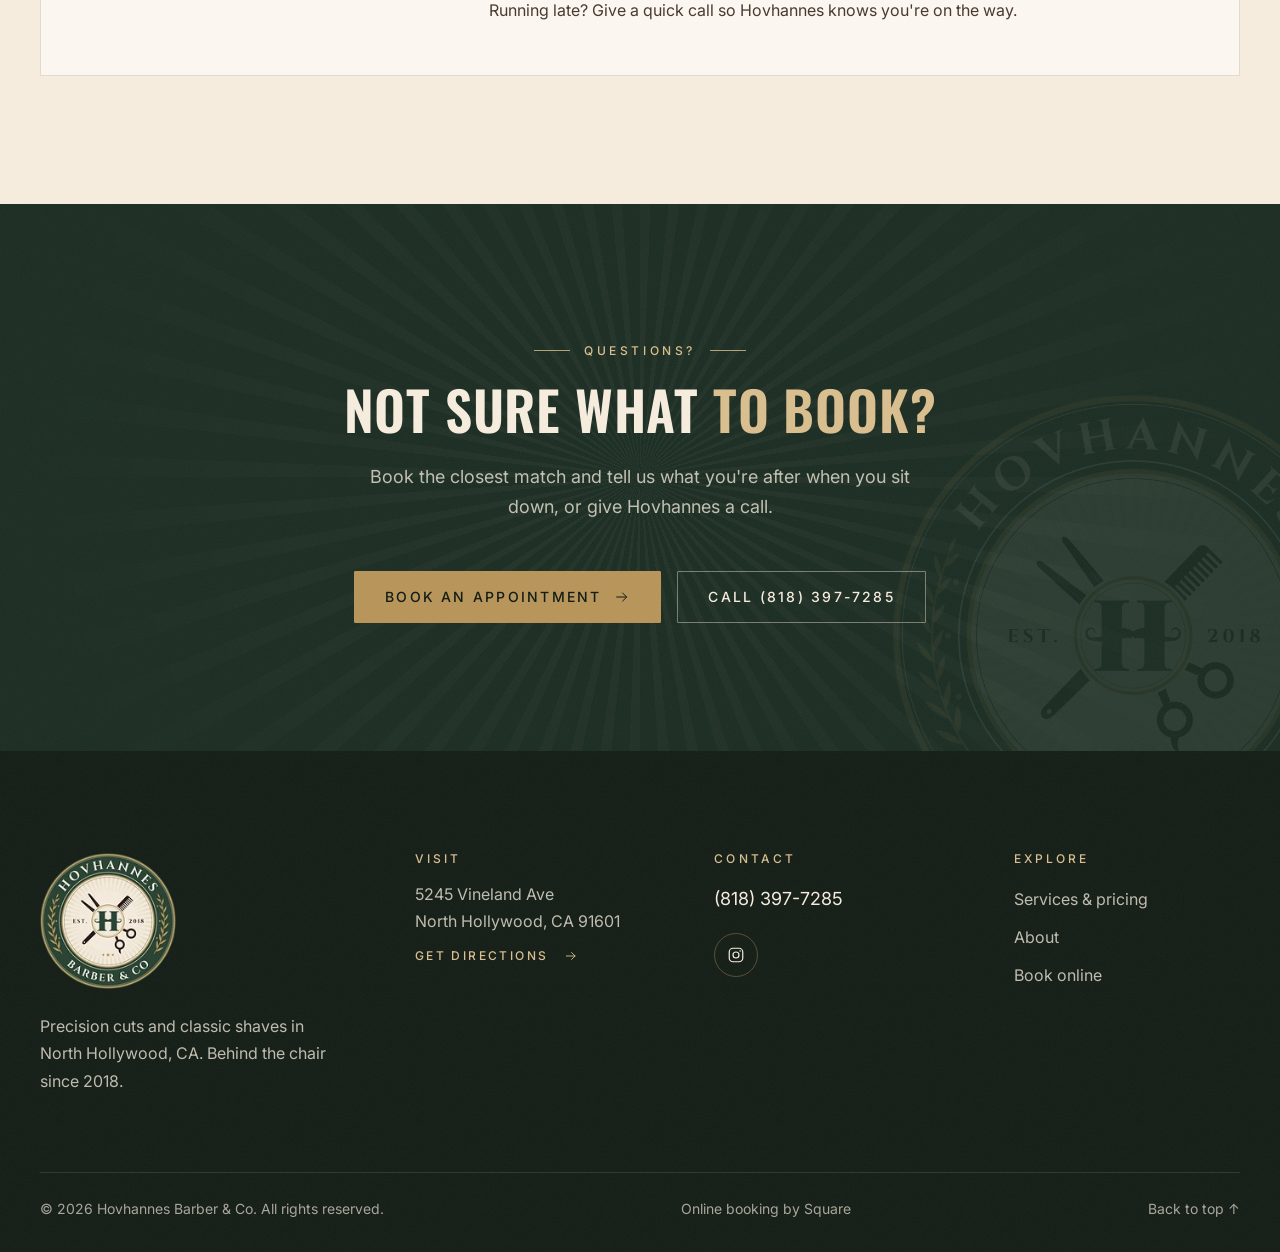
==== commit 99236805: "Add Instagram (@barber_colorist_la) - Instagram icon in the footer Contact column on both pages - sa" ====
--- a/services.html
+++ b/services.html
@@ -6,13 +6,13 @@
   <title>Services &amp; Pricing | Hovhannes Barber &amp; Co, North Hollywood, CA</title>
   <meta name="description" content="Prices and times for haircuts, skin fades, beard trims and shape-ups at Hovhannes Barber &amp; Co in North Hollywood, CA. Book your service online.">
   <meta name="theme-color" content="#2C4535">
-  <link rel="canonical" href="https://hovhannesbarberco.com/services.html">
+  <link rel="canonical" href="https://hovhannesbarberco.com/services">
 
   <meta property="og:type" content="website">
   <meta property="og:site_name" content="Hovhannes Barber &amp; Co">
   <meta property="og:title" content="Services &amp; Pricing | Hovhannes Barber &amp; Co, North Hollywood, CA">
   <meta property="og:description" content="Prices and times for every service in North Hollywood, CA. Book online.">
-  <meta property="og:url" content="https://hovhannesbarberco.com/services.html">
+  <meta property="og:url" content="https://hovhannesbarberco.com/services">
   <meta property="og:image" content="https://hovhannesbarberco.com/assets/img/og-image.jpg">
   <meta property="og:image:width" content="1200">
   <meta property="og:image:height" content="630">
@@ -33,14 +33,14 @@
 
   <header class="site-header">
     <div class="container site-header__inner">
-      <a class="brand" href="index.html" aria-label="Hovhannes Barber &amp; Co, home">
+      <a class="brand" href="/" aria-label="Hovhannes Barber &amp; Co, home">
         <img class="brand__badge" src="assets/img/badge-160.webp" srcset="assets/img/badge-160.webp 160w, assets/img/badge-320.webp 320w" sizes="72px" width="72" height="72" alt="">
       </a>
 
       <nav class="nav" aria-label="Main">
-        <a href="services.html" aria-current="page">Services</a>
-        <a href="index.html#about">About</a>
-        <a href="index.html#visit">Visit</a>
+        <a href="/services" aria-current="page">Services</a>
+        <a href="/#about">About</a>
+        <a href="/#visit">Visit</a>
       </nav>
 
       <div class="header-actions">
@@ -59,10 +59,10 @@
   <div class="mobile-nav tex" id="mobile-nav">
     <nav aria-label="Mobile">
       <ul>
-        <li><a href="index.html">Home</a></li>
-        <li><a href="services.html" aria-current="page">Services</a></li>
-        <li><a href="index.html#about">About</a></li>
-        <li><a href="index.html#visit">Visit</a></li>
+        <li><a href="/">Home</a></li>
+        <li><a href="/services" aria-current="page">Services</a></li>
+        <li><a href="/#about">About</a></li>
+        <li><a href="/#visit">Visit</a></li>
       </ul>
     </nav>
     <div class="mobile-nav__foot">
@@ -196,13 +196,15 @@
           <ul>
             <li><a class="tel-link" href="tel:+18183977285">(818) 397-7285</a></li>
           </ul>
-          <!-- Social links: add a <div class="socials"> here once he has profiles to link. -->
+          <div class="socials">
+            <a href="https://www.instagram.com/barber_colorist_la/" target="_blank" rel="noopener" aria-label="Instagram: @barber_colorist_la (opens in a new tab)"><svg viewBox="0 0 24 24" fill="none" stroke="currentColor" stroke-width="1.6" aria-hidden="true"><rect x="3" y="3" width="18" height="18" rx="5"/><circle cx="12" cy="12" r="4"/><circle cx="17.5" cy="6.5" r="1" fill="currentColor" stroke="none"/></svg></a>
+          </div>
         </div>
         <div class="footer-col">
           <h2>Explore</h2>
           <ul>
-            <li><a href="services.html">Services &amp; pricing</a></li>
-            <li><a href="index.html#about">About</a></li>
+            <li><a href="/services">Services &amp; pricing</a></li>
+            <li><a href="/#about">About</a></li>
             <li><a href="#menu" data-book>Book online</a></li>
           </ul>
         </div>
--- a/assets/css/styles.css
+++ b/assets/css/styles.css
@@ -1077,7 +1077,9 @@
 
 .menu-cat {
   padding-top: clamp(3.5rem, 6vw, 5rem);
-  scroll-margin-top: calc(var(--header-h) + 72px);
+  /* html's scroll-padding already clears the header (+1rem); this adds the
+     sticky category bar (~69px tall), so a jump lands just below it. */
+  scroll-margin-top: 3.25rem;
 }
 .menu-cat__head {
   display: flex;
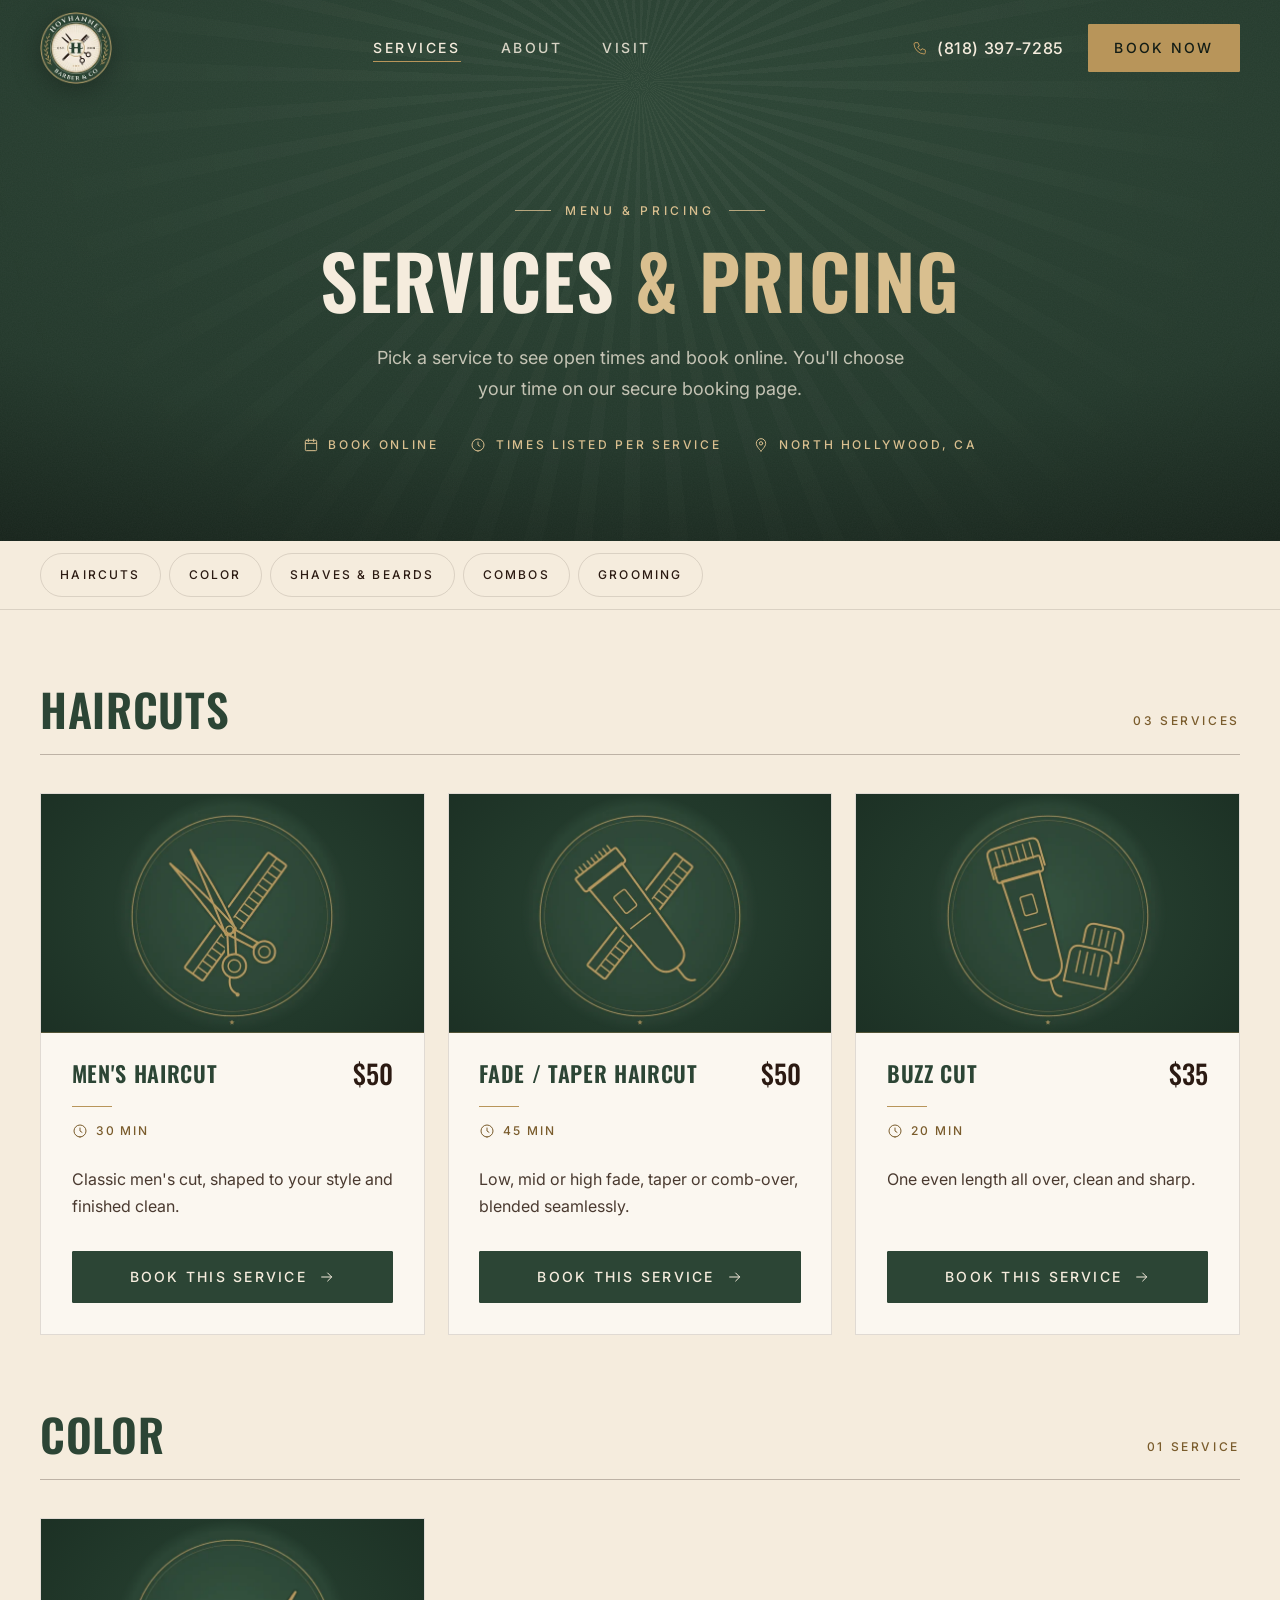
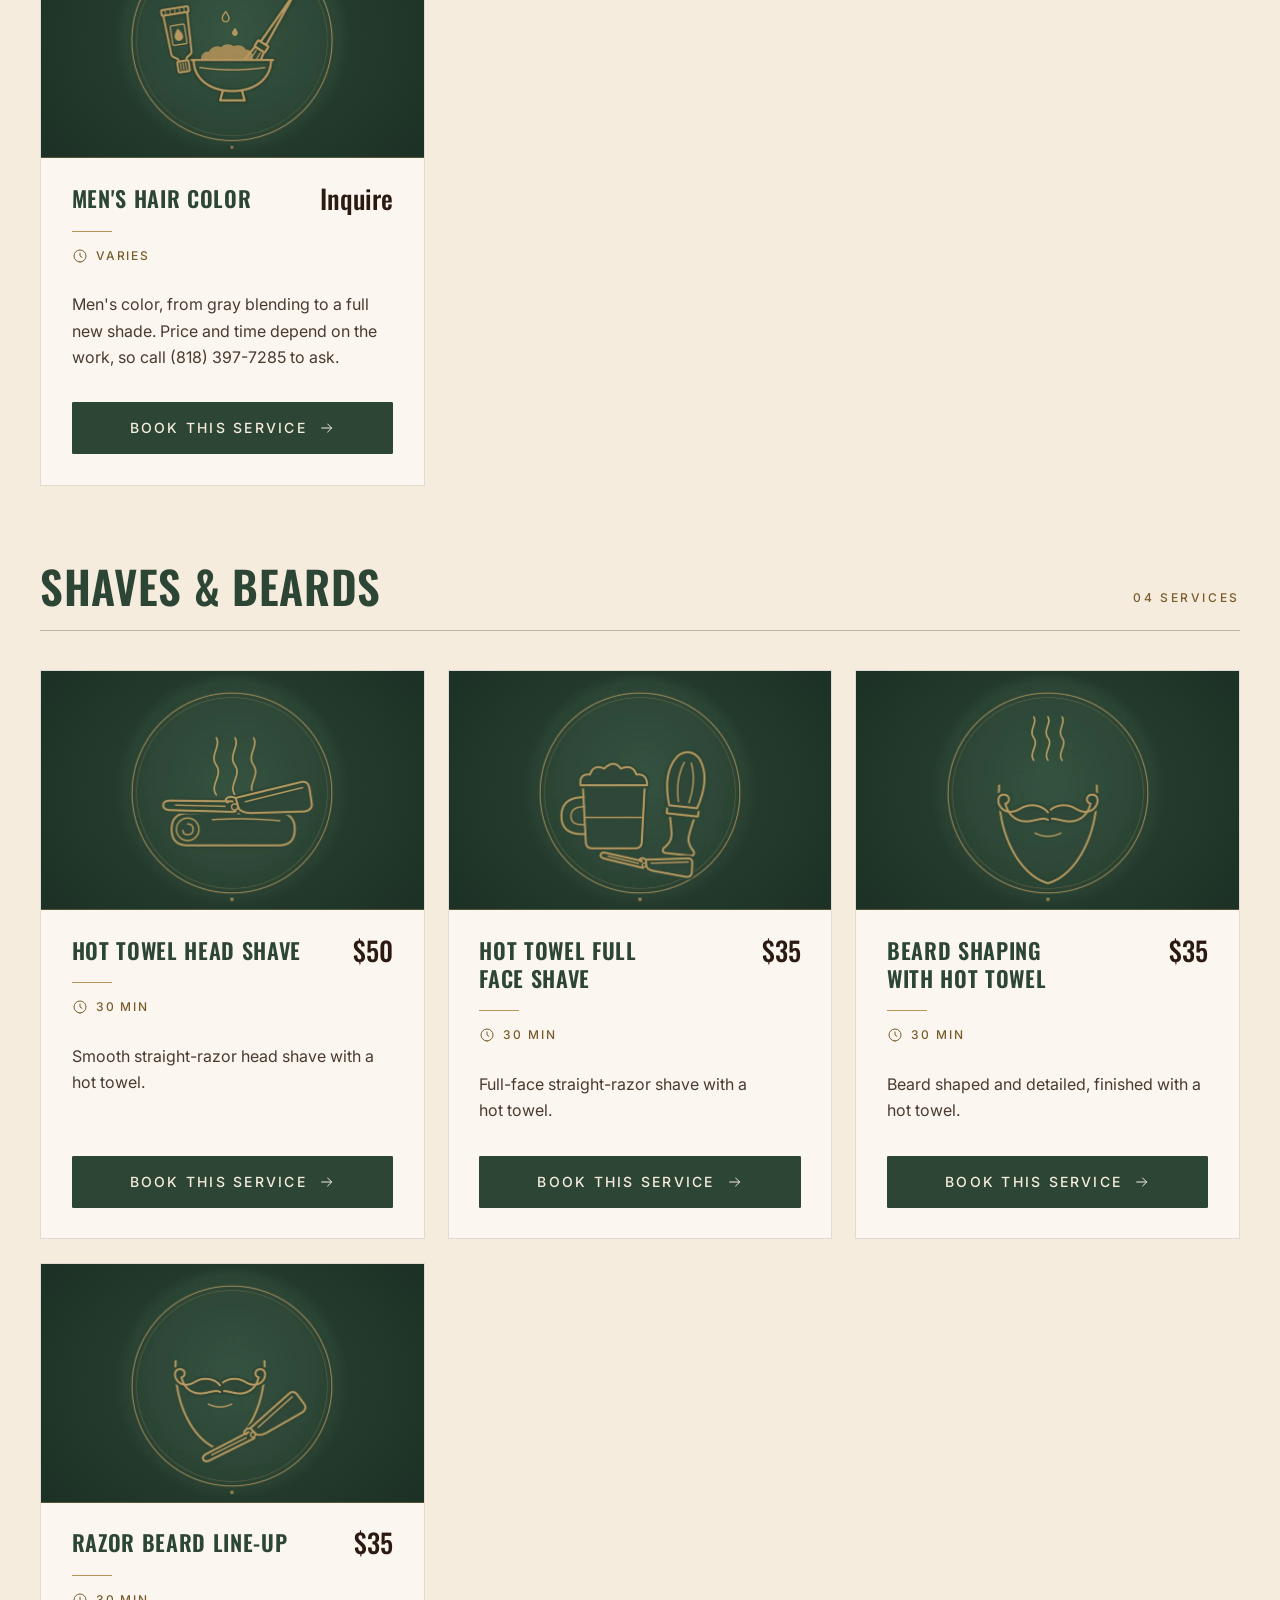
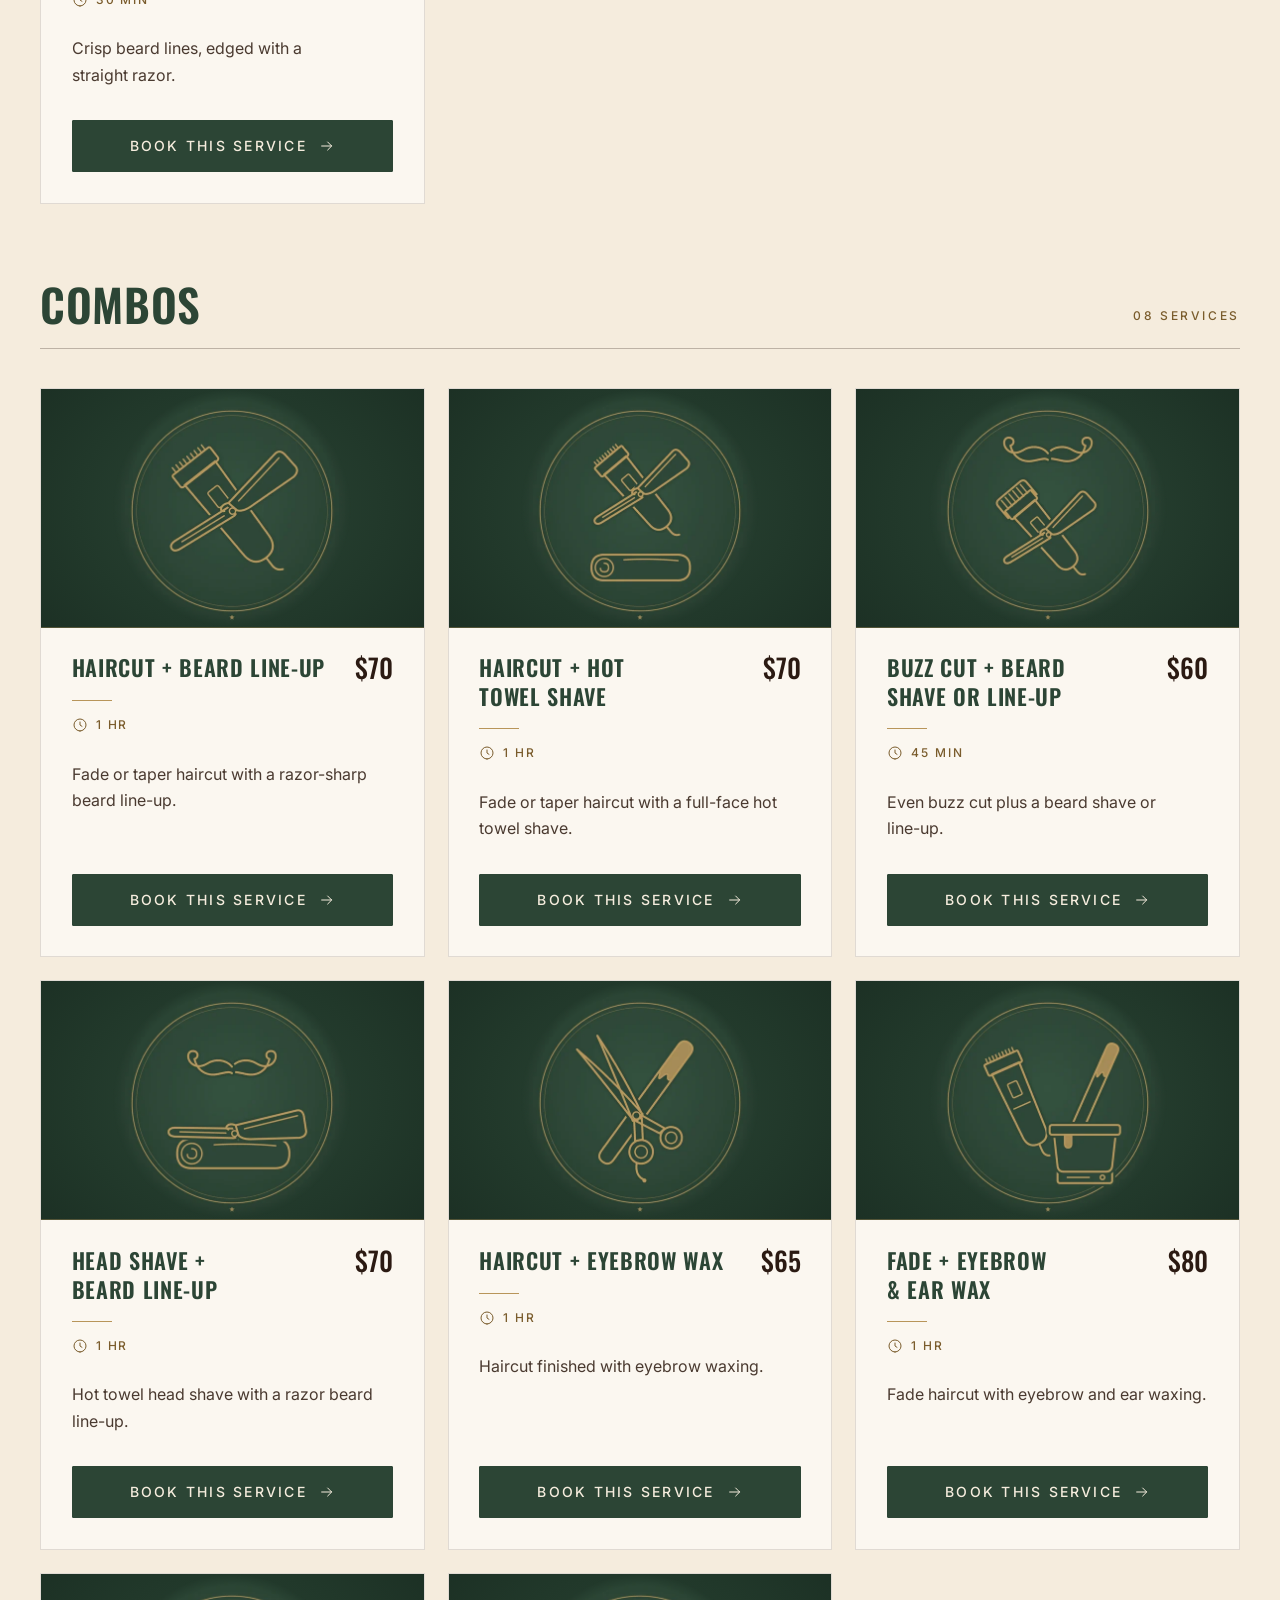
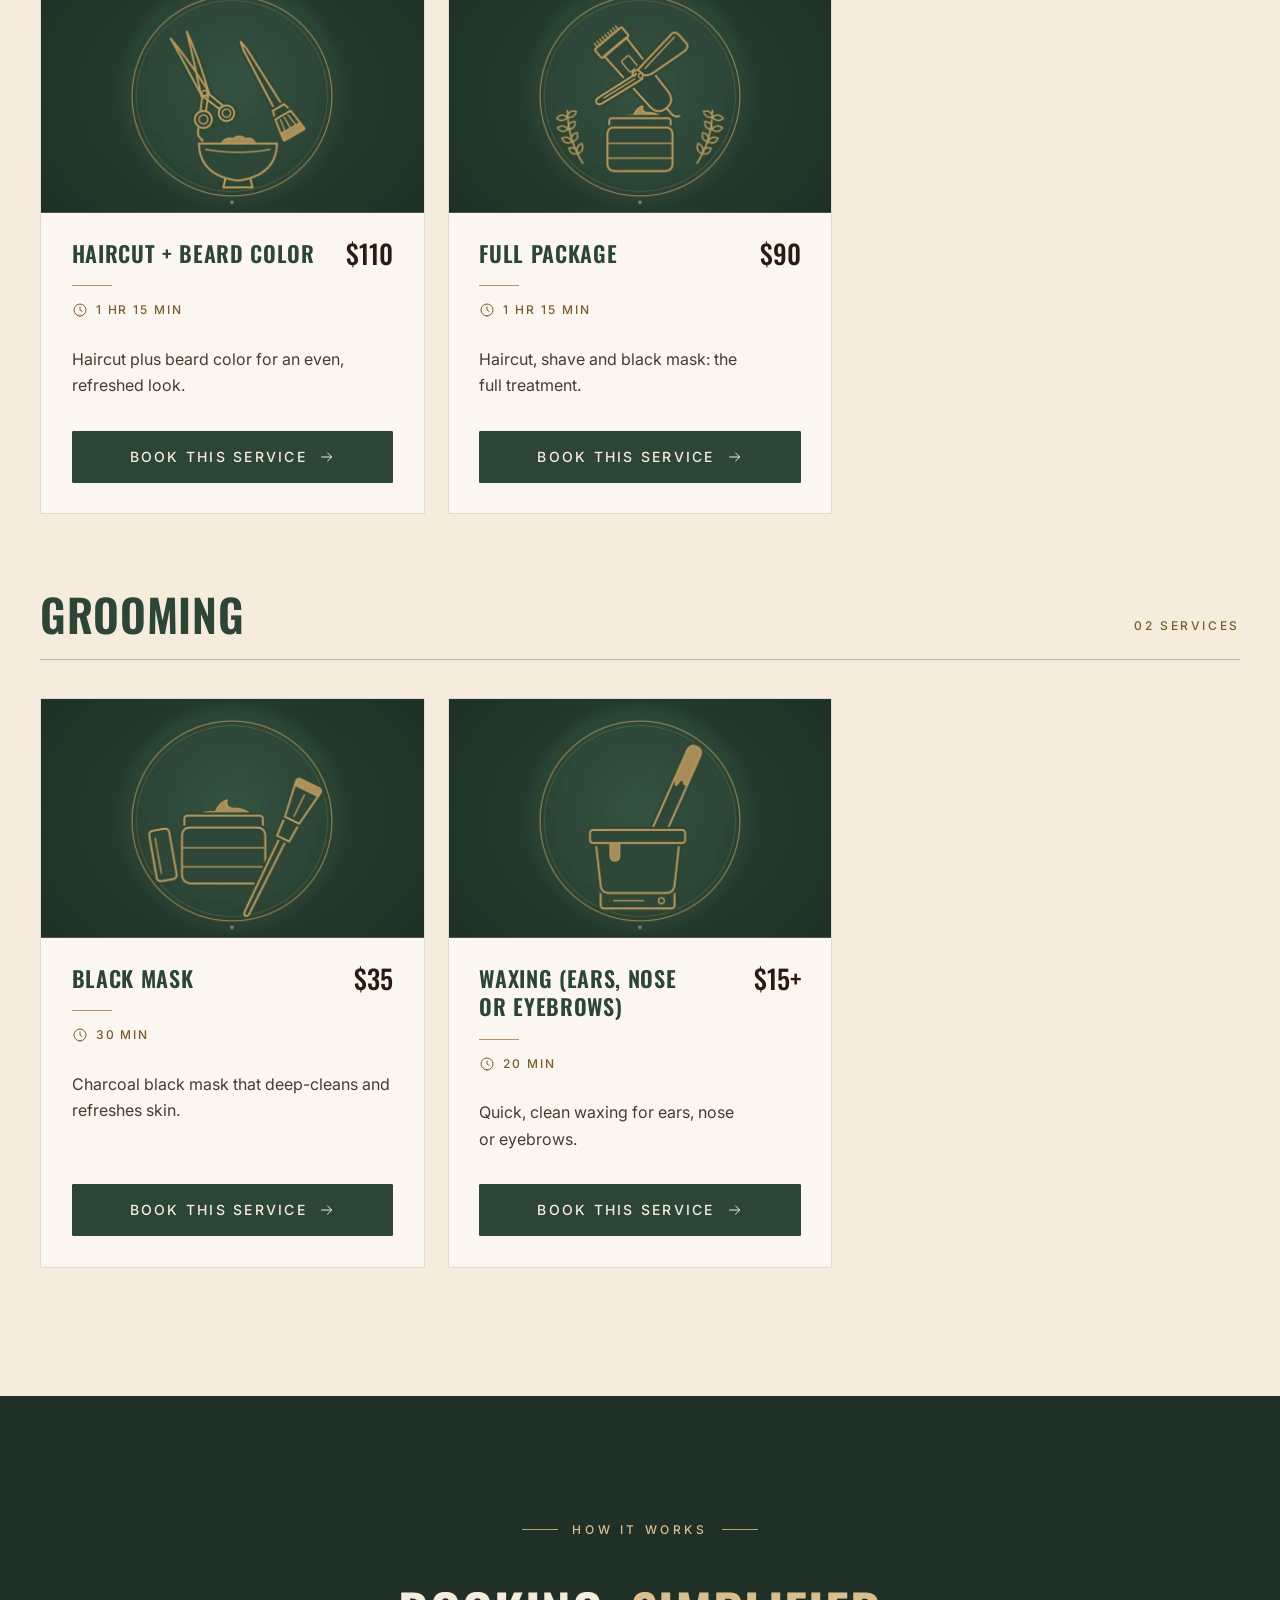
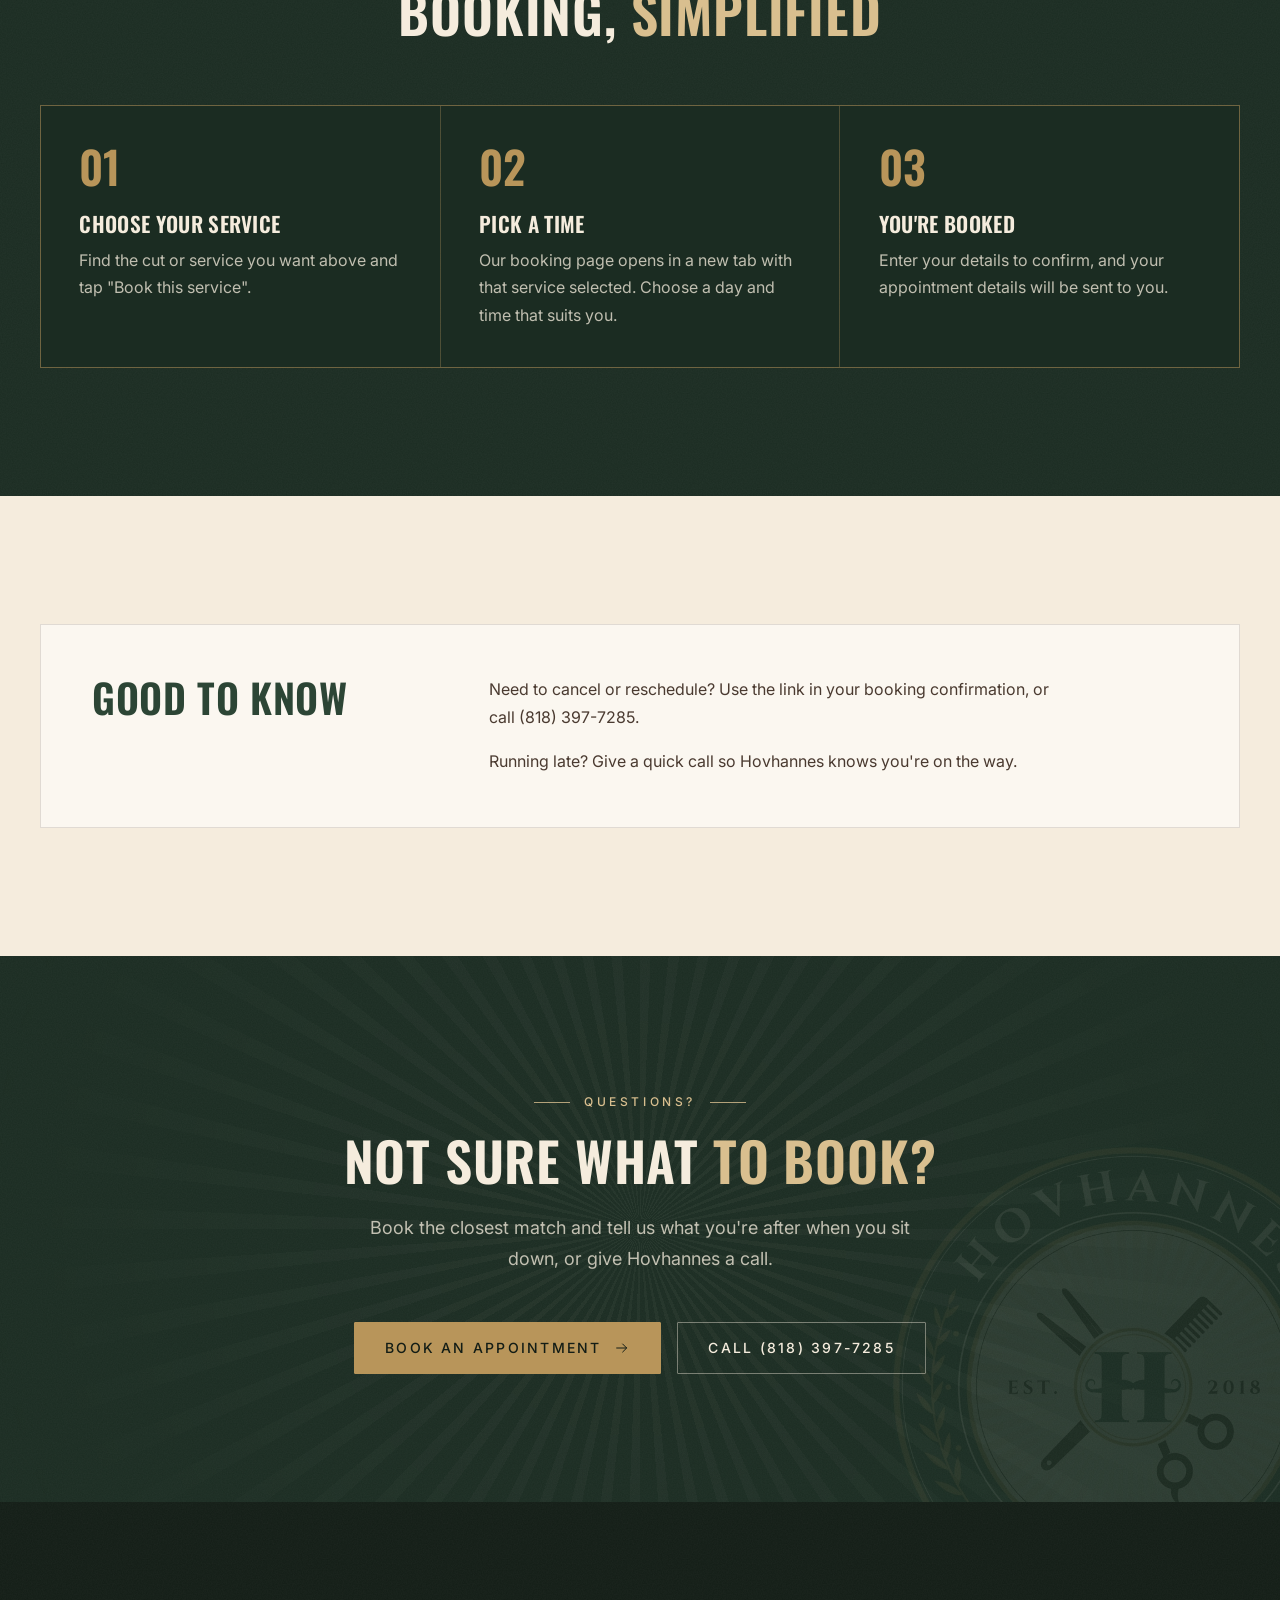
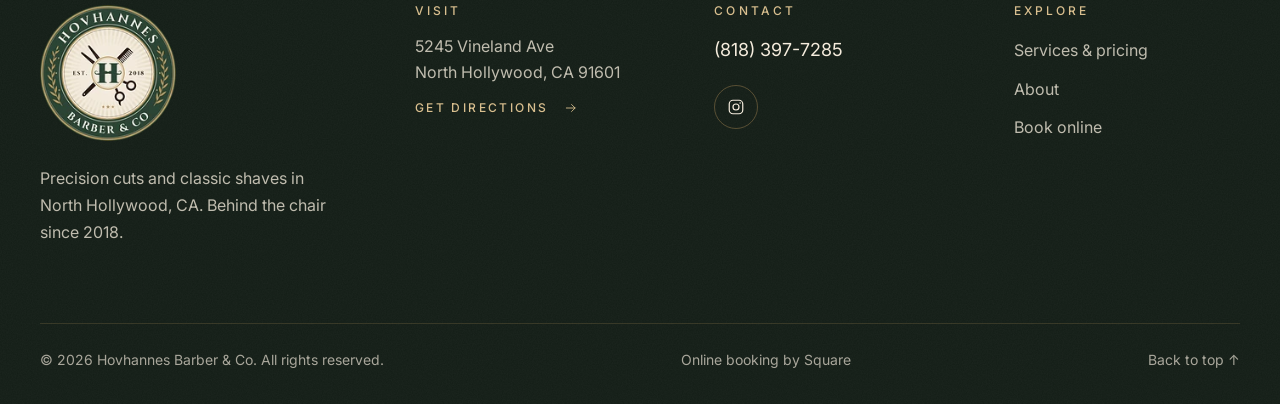
==== commit 52d70462: "Add Men's Hair Color service New "Color" category after Haircuts with a Men's Hair Color card: price" ====
--- a/services.html
+++ b/services.html
@@ -4,7 +4,7 @@
   <meta charset="utf-8">
   <meta name="viewport" content="width=device-width, initial-scale=1">
   <title>Services &amp; Pricing | Hovhannes Barber &amp; Co, North Hollywood, CA</title>
-  <meta name="description" content="Prices and times for haircuts, skin fades, beard trims and shape-ups at Hovhannes Barber &amp; Co in North Hollywood, CA. Book your service online.">
+  <meta name="description" content="Prices and times for haircuts, skin fades, men's hair color, beard trims and shape-ups at Hovhannes Barber &amp; Co in North Hollywood, CA. Book your service online.">
   <meta name="theme-color" content="#2C4535">
   <link rel="canonical" href="https://hovhannesbarberco.com/services">
 
